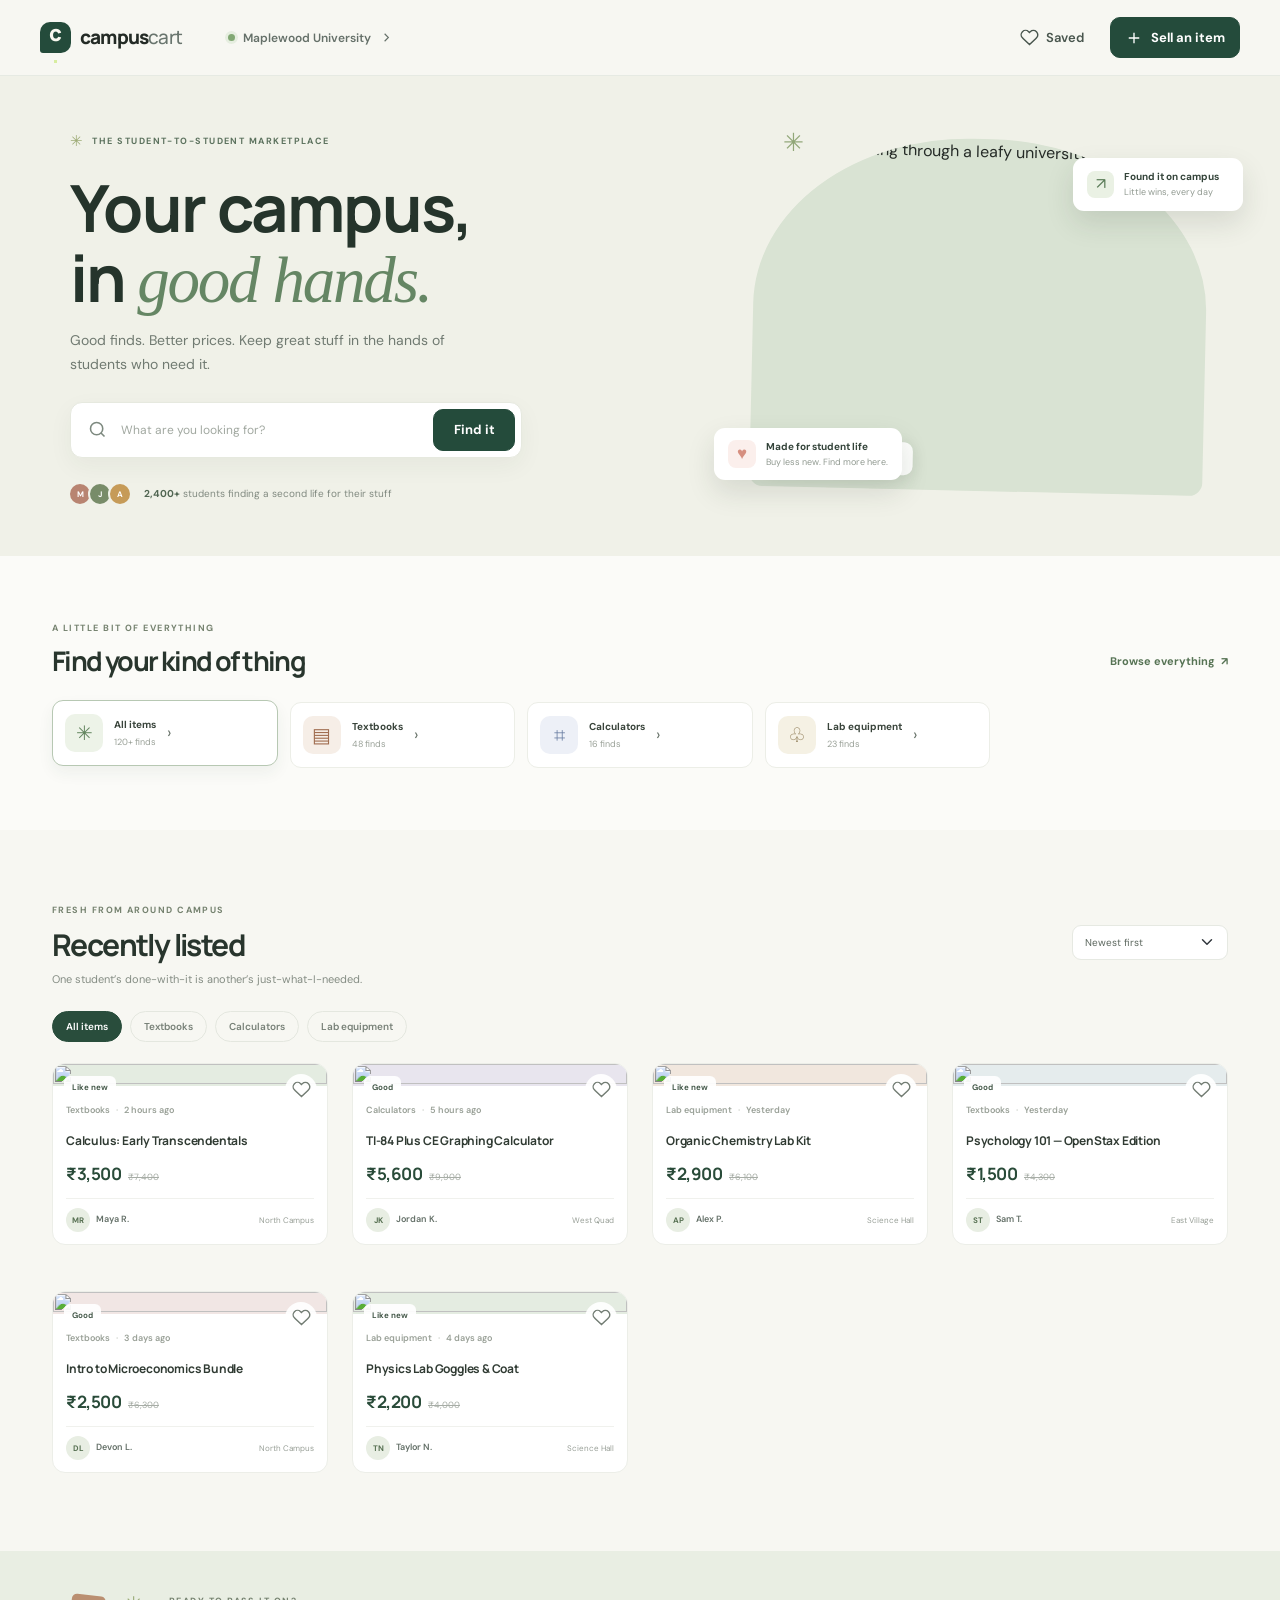
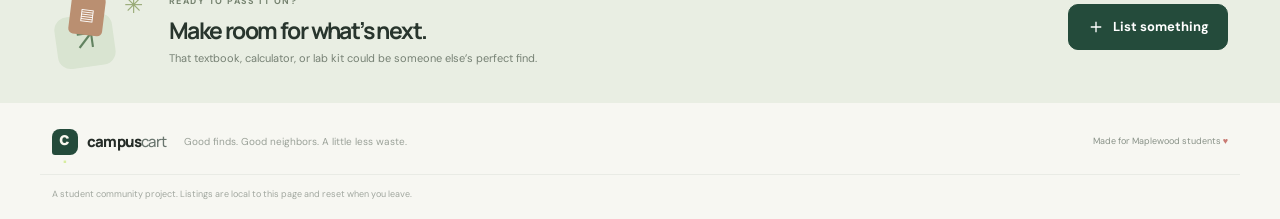
==== index.html @ fcbf049d "Use INR pricing and remove dorm category Co-authored-by: Copilot App <223556219+Copilot@users.norepl" ====
<!doctype html>
<html lang="en">
  <head>
    <meta charset="UTF-8" />
    <meta name="viewport" content="width=device-width, initial-scale=1" />
    <meta name="theme-color" content="#f7f7f2" />
    <meta
      name="description"
      content="Buy and sell pre-loved textbooks, study essentials, and campus finds in your student community."
    />
    <title>Campus Cart — Your campus, in good hands</title>
    <link
      href="https://cdn.jsdelivr.net/npm/bootstrap@5.3.8/dist/css/bootstrap.min.css"
      rel="stylesheet"
    />
    <link rel="stylesheet" href="src/styles.css" />
    <link rel="preconnect" href="https://fonts.googleapis.com" />
    <link rel="preconnect" href="https://fonts.gstatic.com" crossorigin />
    <link
      href="https://fonts.googleapis.com/css2?family=DM+Sans:wght@400;500;600;700&family=Manrope:wght@400;500;600;700;800&display=swap"
      rel="stylesheet"
    />
  </head>
  <body>
    <div class="app-shell">
      <header class="site-header">
        <nav class="navbar navbar-expand-lg container site-nav" aria-label="Main navigation">
          <a class="brand" href="#home" aria-label="Campus Cart home">
            <span class="brand-mark">c<span>.</span></span>
            <span>campus<span class="brand-light">cart</span></span>
          </a>
          <div class="nav-campus d-none d-lg-flex">
            <span class="campus-dot"></span>
            <span>Maplewood University</span>
            <svg aria-hidden="true" width="15" height="15" viewBox="0 0 24 24" fill="none" stroke="currentColor" stroke-width="1.8"><path d="m9 18 6-6-6-6" /></svg>
          </div>
          <div class="ms-auto d-flex align-items-center gap-2 gap-sm-3">
            <button class="nav-wishlist" id="saved-toggle" type="button" aria-pressed="false">
              <svg aria-hidden="true" width="19" height="19" viewBox="0 0 24 24" fill="none" stroke="currentColor" stroke-width="1.8"><path d="M20.8 4.6a5.5 5.5 0 0 0-7.8 0L12 5.7l-1.1-1.1a5.5 5.5 0 0 0-7.8 7.8l1.1 1.1L12 21l7.8-7.5 1.1-1.1a5.5 5.5 0 0 0-.1-7.8Z" /></svg>
              <span class="d-none d-sm-inline">Saved</span>
              <span class="saved-count" id="saved-count" hidden>0</span>
            </button>
            <button class="btn btn-forest nav-sell" type="button" data-open-sell>
              <svg aria-hidden="true" width="18" height="18" viewBox="0 0 24 24" fill="none" stroke="currentColor" stroke-width="1.8"><path d="M12 5v14M5 12h14" /></svg>
              <span>Sell an item</span>
            </button>
          </div>
        </nav>
      </header>

      <main id="home">
        <section class="hero-section">
          <div class="container hero-inner">
            <div class="hero-copy">
              <div class="eyebrow"><span class="eyebrow-spark">✳</span> THE STUDENT-TO-STUDENT MARKETPLACE</div>
              <h1>Your campus,<br />in <span>good hands.</span></h1>
              <p class="hero-description">Good finds. Better prices. Keep great stuff in the hands of students who need it.</p>
              <form class="hero-search" id="search-form" role="search">
                <svg aria-hidden="true" width="21" height="21" viewBox="0 0 24 24" fill="none" stroke="currentColor" stroke-width="1.8"><circle cx="11" cy="11" r="7" /><path d="m20 20-4-4" /></svg>
                <label class="visually-hidden" for="market-search">Search campus listings</label>
                <input id="market-search" type="search" placeholder="What are you looking for?" />
                <button class="btn btn-forest search-button" type="submit">Find it</button>
              </form>
              <div class="hero-footnote">
                <span class="avatar-stack" aria-hidden="true"><span class="mini-avatar mini-a">M</span><span class="mini-avatar mini-b">J</span><span class="mini-avatar mini-c">A</span></span>
                <span><strong>2,400+</strong> students finding a second life for their stuff</span>
              </div>
            </div>
            <div class="hero-art" aria-label="A student browsing campus marketplace finds">
              <div class="hero-image-wrap">
                <img class="hero-image" src="https://images.unsplash.com/photo-1523050854058-8df90110c9f1?auto=format&amp;fit=crop&amp;w=1200&amp;q=88" alt="Students walking through a leafy university campus" />
                <div class="image-caption"><span class="caption-dot"></span><span>Good stuff stays local.</span></div>
              </div>
              <div class="floating-note note-top"><span class="note-icon">↗</span><span><strong>Found it on campus</strong><small>Little wins, every day</small></span></div>
              <div class="floating-note note-bottom"><span class="note-heart">♥</span><span><strong>Made for student life</strong><small>Buy less new. Find more here.</small></span></div>
              <span class="hero-doodle" aria-hidden="true">✳</span>
            </div>
          </div>
        </section>

        <section class="category-section" aria-labelledby="category-title">
          <div class="container">
            <div class="section-heading category-heading">
              <div><span class="section-kicker">A little bit of everything</span><h2 id="category-title">Find your kind of thing</h2></div>
              <button class="text-link" type="button" data-category="All items">Browse everything <span aria-hidden="true">↗</span></button>
            </div>
            <div class="category-row">
              <button class="category-tile selected" type="button" data-category="All items" aria-pressed="true"><span class="category-icon category-0">✳</span><span class="category-info"><strong>All items</strong><small>120+ finds</small></span><span aria-hidden="true">›</span></button>
              <button class="category-tile" type="button" data-category="Textbooks" aria-pressed="false"><span class="category-icon category-1">▤</span><span class="category-info"><strong>Textbooks</strong><small>48 finds</small></span><span aria-hidden="true">›</span></button>
              <button class="category-tile" type="button" data-category="Calculators" aria-pressed="false"><span class="category-icon category-2">⌗</span><span class="category-info"><strong>Calculators</strong><small>16 finds</small></span><span aria-hidden="true">›</span></button>
              <button class="category-tile" type="button" data-category="Lab equipment" aria-pressed="false"><span class="category-icon category-3">♧</span><span class="category-info"><strong>Lab equipment</strong><small>23 finds</small></span><span aria-hidden="true">›</span></button>
            </div>
          </div>
        </section>

        <section class="listings-section" id="listings" aria-labelledby="listings-title">
          <div class="container">
            <div class="section-heading listings-heading">
              <div>
                <span class="section-kicker" id="listings-kicker">Fresh from around campus</span>
                <h2 id="listings-title">Recently listed</h2>
                <p class="section-subtitle" id="listings-subtitle">One student’s done-with-it is another’s just-what-I-needed.</p>
              </div>
              <div class="listing-controls">
                <label class="visually-hidden" for="sort-listings">Sort listings</label>
                <select id="sort-listings" class="form-select sort-select">
                  <option value="newest">Newest first</option>
                  <option value="low">Price: low to high</option>
                  <option value="high">Price: high to low</option>
                </select>
              </div>
            </div>
            <div class="filter-pills" aria-label="Filter by category">
              <button class="filter-pill active" type="button" data-category="All items" aria-pressed="true">All items</button>
              <button class="filter-pill" type="button" data-category="Textbooks" aria-pressed="false">Textbooks</button>
              <button class="filter-pill" type="button" data-category="Calculators" aria-pressed="false">Calculators</button>
              <button class="filter-pill" type="button" data-category="Lab equipment" aria-pressed="false">Lab equipment</button>
            </div>

            <div class="row g-4 listing-grid" id="listing-grid">
              <div class="col-12 col-sm-6 col-lg-3"><article class="listing-card" data-category="Lab equipment" data-price="2200" data-date="7" data-saved="false" data-title="Physics Lab Goggles &amp; Coat" data-condition="Like new" data-seller="Taylor N." data-initials="TN" data-campus="Science Hall" data-description="Small/medium lab coat and anti-fog goggles. Only worn a couple of times, freshly washed." data-image="https://images.unsplash.com/photo-1581093458791-9d42e3c2a8b0?auto=format&amp;fit=crop&amp;w=900&amp;q=85" data-original-price="4000">
                <button class="listing-image-button" type="button" data-open-details aria-label="View Physics Lab Goggles &amp; Coat"><span class="listing-image mint"><img src="https://images.unsplash.com/photo-1581093458791-9d42e3c2a8b0?auto=format&amp;fit=crop&amp;w=900&amp;q=85" alt="" loading="lazy" /><span class="condition-tag">Like new</span></span></button>
                <button class="save-button" type="button" data-save aria-label="Save Physics Lab Goggles &amp; Coat" aria-pressed="false"><svg aria-hidden="true" width="19" height="19" viewBox="0 0 24 24" fill="none" stroke="currentColor" stroke-width="1.8"><path d="M20.8 4.6a5.5 5.5 0 0 0-7.8 0L12 5.7l-1.1-1.1a5.5 5.5 0 0 0-7.8 7.8l1.1 1.1L12 21l7.8-7.5 1.1-1.1a5.5 5.5 0 0 0-.1-7.8Z" /></svg></button>
                <div class="listing-body"><div class="listing-category">Lab equipment<span>·</span>4 days ago</div><button class="listing-title" type="button" data-open-details>Physics Lab Goggles &amp; Coat</button><div class="price-row"><strong>&#8377;2,200</strong><del>&#8377;4,000</del></div><div class="seller-row"><span class="seller-avatar">TN</span><span class="seller-name">Taylor N.</span><span class="seller-campus">Science Hall</span></div></div>
              </article></div>
              <div class="col-12 col-sm-6 col-lg-3"><article class="listing-card" data-category="Textbooks" data-price="2500" data-date="6" data-saved="false" data-title="Intro to Microeconomics Bundle" data-condition="Good" data-seller="Devon L." data-initials="DL" data-campus="North Campus" data-description="Textbook plus a set of printed study notes. Kept in great shape and ready for ECON 101." data-image="https://images.unsplash.com/photo-1497633762265-9d179a990aa6?auto=format&amp;fit=crop&amp;w=900&amp;q=85" data-original-price="6300">
                <button class="listing-image-button" type="button" data-open-details aria-label="View Intro to Microeconomics Bundle"><span class="listing-image pink"><img src="https://images.unsplash.com/photo-1497633762265-9d179a990aa6?auto=format&amp;fit=crop&amp;w=900&amp;q=85" alt="" loading="lazy" /><span class="condition-tag">Good</span></span></button>
                <button class="save-button" type="button" data-save aria-label="Save Intro to Microeconomics Bundle" aria-pressed="false"><svg aria-hidden="true" width="19" height="19" viewBox="0 0 24 24" fill="none" stroke="currentColor" stroke-width="1.8"><path d="M20.8 4.6a5.5 5.5 0 0 0-7.8 0L12 5.7l-1.1-1.1a5.5 5.5 0 0 0-7.8 7.8l1.1 1.1L12 21l7.8-7.5 1.1-1.1a5.5 5.5 0 0 0-.1-7.8Z" /></svg></button>
                <div class="listing-body"><div class="listing-category">Textbooks<span>·</span>3 days ago</div><button class="listing-title" type="button" data-open-details>Intro to Microeconomics Bundle</button><div class="price-row"><strong>&#8377;2,500</strong><del>&#8377;6,300</del></div><div class="seller-row"><span class="seller-avatar">DL</span><span class="seller-name">Devon L.</span><span class="seller-campus">North Campus</span></div></div>
              </article></div>
              <div class="col-12 col-sm-6 col-lg-3"><article class="listing-card" data-category="Textbooks" data-price="1500" data-date="4" data-saved="false" data-title="Psychology 101 — OpenStax Edition" data-condition="Good" data-seller="Sam T." data-initials="ST" data-campus="East Village" data-description="A solid copy with some highlighting in the first few chapters. No missing or damaged pages." data-image="https://images.unsplash.com/photo-1512820790803-83ca734da794?auto=format&amp;fit=crop&amp;w=900&amp;q=85" data-original-price="4300">
                <button class="listing-image-button" type="button" data-open-details aria-label="View Psychology 101 — OpenStax Edition"><span class="listing-image sky"><img src="https://images.unsplash.com/photo-1512820790803-83ca734da794?auto=format&amp;fit=crop&amp;w=900&amp;q=85" alt="" loading="lazy" /><span class="condition-tag">Good</span></span></button>
                <button class="save-button" type="button" data-save aria-label="Save Psychology 101 — OpenStax Edition" aria-pressed="false"><svg aria-hidden="true" width="19" height="19" viewBox="0 0 24 24" fill="none" stroke="currentColor" stroke-width="1.8"><path d="M20.8 4.6a5.5 5.5 0 0 0-7.8 0L12 5.7l-1.1-1.1a5.5 5.5 0 0 0-7.8 7.8l1.1 1.1L12 21l7.8-7.5 1.1-1.1a5.5 5.5 0 0 0-.1-7.8Z" /></svg></button>
                <div class="listing-body"><div class="listing-category">Textbooks<span>·</span>Yesterday</div><button class="listing-title" type="button" data-open-details>Psychology 101 — OpenStax Edition</button><div class="price-row"><strong>&#8377;1,500</strong><del>&#8377;4,300</del></div><div class="seller-row"><span class="seller-avatar">ST</span><span class="seller-name">Sam T.</span><span class="seller-campus">East Village</span></div></div>
              </article></div>
              <div class="col-12 col-sm-6 col-lg-3"><article class="listing-card" data-category="Lab equipment" data-price="2900" data-date="3" data-saved="false" data-title="Organic Chemistry Lab Kit" data-condition="Like new" data-seller="Alex P." data-initials="AP" data-campus="Science Hall" data-description="Complete lab kit, used for one semester. Includes goggles, test tubes, clamps, and everything on the course list." data-image="https://images.unsplash.com/photo-1532094349884-543bc11b234d?auto=format&amp;fit=crop&amp;w=900&amp;q=85" data-original-price="6100">
                <button class="listing-image-button" type="button" data-open-details aria-label="View Organic Chemistry Lab Kit"><span class="listing-image peach"><img src="https://images.unsplash.com/photo-1532094349884-543bc11b234d?auto=format&amp;fit=crop&amp;w=900&amp;q=85" alt="" loading="lazy" /><span class="condition-tag">Like new</span></span></button>
                <button class="save-button" type="button" data-save aria-label="Save Organic Chemistry Lab Kit" aria-pressed="false"><svg aria-hidden="true" width="19" height="19" viewBox="0 0 24 24" fill="none" stroke="currentColor" stroke-width="1.8"><path d="M20.8 4.6a5.5 5.5 0 0 0-7.8 0L12 5.7l-1.1-1.1a5.5 5.5 0 0 0-7.8 7.8l1.1 1.1L12 21l7.8-7.5 1.1-1.1a5.5 5.5 0 0 0-.1-7.8Z" /></svg></button>
                <div class="listing-body"><div class="listing-category">Lab equipment<span>·</span>Yesterday</div><button class="listing-title" type="button" data-open-details>Organic Chemistry Lab Kit</button><div class="price-row"><strong>&#8377;2,900</strong><del>&#8377;6,100</del></div><div class="seller-row"><span class="seller-avatar">AP</span><span class="seller-name">Alex P.</span><span class="seller-campus">Science Hall</span></div></div>
              </article></div>
              <div class="col-12 col-sm-6 col-lg-3"><article class="listing-card" data-category="Calculators" data-price="5600" data-date="2" data-saved="false" data-title="TI-84 Plus CE Graphing Calculator" data-condition="Good" data-seller="Jordan K." data-initials="JK" data-campus="West Quad" data-description="Works perfectly and comes with the charging cable. Just passed my last math class, so it’s ready for a new owner." data-image="https://images.unsplash.com/photo-1587145820266-a5951ee6f620?auto=format&amp;fit=crop&amp;w=900&amp;q=85" data-original-price="9900">
                <button class="listing-image-button" type="button" data-open-details aria-label="View TI-84 Plus CE Graphing Calculator"><span class="listing-image lavender"><img src="https://images.unsplash.com/photo-1587145820266-a5951ee6f620?auto=format&amp;fit=crop&amp;w=900&amp;q=85" alt="" loading="lazy" /><span class="condition-tag">Good</span></span></button>
                <button class="save-button" type="button" data-save aria-label="Save TI-84 Plus CE Graphing Calculator" aria-pressed="false"><svg aria-hidden="true" width="19" height="19" viewBox="0 0 24 24" fill="none" stroke="currentColor" stroke-width="1.8"><path d="M20.8 4.6a5.5 5.5 0 0 0-7.8 0L12 5.7l-1.1-1.1a5.5 5.5 0 0 0-7.8 7.8l1.1 1.1L12 21l7.8-7.5 1.1-1.1a5.5 5.5 0 0 0-.1-7.8Z" /></svg></button>
                <div class="listing-body"><div class="listing-category">Calculators<span>·</span>5 hours ago</div><button class="listing-title" type="button" data-open-details>TI-84 Plus CE Graphing Calculator</button><div class="price-row"><strong>&#8377;5,600</strong><del>&#8377;9,900</del></div><div class="seller-row"><span class="seller-avatar">JK</span><span class="seller-name">Jordan K.</span><span class="seller-campus">West Quad</span></div></div>
              </article></div>
              <div class="col-12 col-sm-6 col-lg-3"><article class="listing-card" data-category="Textbooks" data-price="3500" data-date="1" data-saved="false" data-title="Calculus: Early Transcendentals" data-condition="Like new" data-seller="Maya R." data-initials="MR" data-campus="North Campus" data-description="8th edition with a few pencil notes in the margins. All pages are clean and the access code is unused. Great for MATH 221." data-image="https://images.unsplash.com/photo-1544947950-fa07a98d237f?auto=format&amp;fit=crop&amp;w=900&amp;q=85" data-original-price="7400">
                <button class="listing-image-button" type="button" data-open-details aria-label="View Calculus: Early Transcendentals"><span class="listing-image mint"><img src="https://images.unsplash.com/photo-1544947950-fa07a98d237f?auto=format&amp;fit=crop&amp;w=900&amp;q=85" alt="" loading="lazy" /><span class="condition-tag">Like new</span></span></button>
                <button class="save-button" type="button" data-save aria-label="Save Calculus: Early Transcendentals" aria-pressed="false"><svg aria-hidden="true" width="19" height="19" viewBox="0 0 24 24" fill="none" stroke="currentColor" stroke-width="1.8"><path d="M20.8 4.6a5.5 5.5 0 0 0-7.8 0L12 5.7l-1.1-1.1a5.5 5.5 0 0 0-7.8 7.8l1.1 1.1L12 21l7.8-7.5 1.1-1.1a5.5 5.5 0 0 0-.1-7.8Z" /></svg></button>
                <div class="listing-body"><div class="listing-category">Textbooks<span>·</span>2 hours ago</div><button class="listing-title" type="button" data-open-details>Calculus: Early Transcendentals</button><div class="price-row"><strong>&#8377;3,500</strong><del>&#8377;7,400</del></div><div class="seller-row"><span class="seller-avatar">MR</span><span class="seller-name">Maya R.</span><span class="seller-campus">North Campus</span></div></div>
              </article></div>
            </div>
            <div class="empty-state" id="empty-state" hidden>
              <span class="empty-icon" id="empty-icon">⌕</span>
              <h3 id="empty-title">No finds just yet</h3>
              <p id="empty-description">Try another search or category. Your next great find is out there.</p>
              <button class="btn btn-outline-forest" type="button" id="reset-filters">See all listings</button>
            </div>
          </div>
        </section>

        <section class="sell-banner">
          <div class="container sell-banner-inner">
            <div class="sell-illustration" aria-hidden="true"><span>↗</span><span>✳</span><span>▤</span></div>
            <div class="sell-banner-copy">
              <span class="section-kicker">Ready to pass it on?</span>
              <h2>Make room for what’s next.</h2>
              <p>That textbook, calculator, or lab kit could be someone else’s perfect find.</p>
            </div>
            <button class="btn btn-forest sell-banner-button" type="button" data-open-sell>
              <svg aria-hidden="true" width="18" height="18" viewBox="0 0 24 24" fill="none" stroke="currentColor" stroke-width="1.8"><path d="M12 5v14M5 12h14" /></svg> List something
            </button>
          </div>
        </section>
      </main>

      <footer class="site-footer">
        <div class="container footer-inner">
          <a class="brand footer-brand" href="#home"><span class="brand-mark">c<span>.</span></span><span>campus<span class="brand-light">cart</span></span></a>
          <p>Good finds. Good neighbors. A little less waste.</p>
          <span class="footer-note">Made for Maplewood students <span>♥</span></span>
        </div>
        <div class="container footer-disclaimer">A student community project. Listings are local to this page and reset when you leave.</div>
      </footer>

      <div class="modal-backdrop-custom" id="details-modal" role="presentation" hidden>
        <section class="detail-modal" role="dialog" aria-modal="true" aria-labelledby="detail-title">
          <button class="modal-close" type="button" data-close-modal aria-label="Close listing details">×</button>
          <div class="detail-image" id="detail-image"><img id="detail-photo" src="" alt="" /></div>
          <div class="detail-content">
            <div class="listing-category"><span id="detail-category"></span><span>·</span><span id="detail-posted"></span></div>
            <h2 id="detail-title"></h2>
            <div class="price-row detail-price"><strong id="detail-price"></strong><del id="detail-original"></del></div>
            <span class="detail-condition" id="detail-condition"></span>
            <p class="detail-description" id="detail-description"></p>
            <div class="detail-seller"><span class="seller-avatar seller-avatar-large" id="detail-initials"></span><span><strong id="detail-seller"></strong><small id="detail-campus"></small></span></div>
            <a class="btn btn-forest contact-button" id="contact-seller" href="#">
              <svg aria-hidden="true" width="18" height="18" viewBox="0 0 24 24" fill="none" stroke="currentColor" stroke-width="1.8"><path d="M21 11.5a8.4 8.4 0 0 1-.9 3.8 8.5 8.5 0 0 1-7.6 4.7 8.4 8.4 0 0 1-3.8-.9L3 21l1.9-5.7a8.4 8.4 0 0 1-.9-3.8 8.5 8.5 0 0 1 4.7-7.6 8.4 8.4 0 0 1 3.8-.9h.5a8.5 8.5 0 0 1 8 8Z" /></svg> Contact seller
            </a>
            <p class="contact-note">Opens your email app so you can arrange a campus meetup.</p>
          </div>
        </section>
      </div>

      <div class="modal-backdrop-custom" id="sell-modal" role="presentation" hidden>
        <section class="sell-modal" role="dialog" aria-modal="true" aria-labelledby="sell-title">
          <div class="sell-modal-header">
            <div><span class="section-kicker">Give it a second life</span><h2 id="sell-title">List an item</h2></div>
            <button class="modal-close modal-close-static" type="button" data-close-modal aria-label="Close sell form">×</button>
          </div>
          <form id="sell-form">
            <div class="photo-upload">
              <input class="visually-hidden" id="listing-photo" type="file" accept="image/*" aria-label="Upload product photo" />
              <button class="upload-prompt" id="photo-prompt" type="button">
                <span class="upload-icon"><svg aria-hidden="true" width="21" height="21" viewBox="0 0 24 24" fill="none" stroke="currentColor" stroke-width="1.8"><path d="M14 5H4a2 2 0 0 0-2 2v11a2 2 0 0 0 2 2h16a2 2 0 0 0 2-2V9a2 2 0 0 0-2-2h-4l-2-2Z" /><circle cx="12" cy="13" r="3" /></svg></span>
                <strong>Add a photo</strong><small>Listings with a photo get noticed</small>
              </button>
              <button class="photo-preview" id="photo-preview" type="button" hidden aria-label="Change listing photo"></button>
            </div>
            <div class="row g-3">
              <div class="col-12"><label class="form-label" for="listing-title-input">What are you selling?</label><input class="form-control" id="listing-title-input" name="title" placeholder="e.g. Biology 101 textbook" maxlength="70" required /></div>
              <div class="col-6"><label class="form-label" for="listing-price-input">Price (&#8377;)</label><input class="form-control" id="listing-price-input" name="price" type="number" min="1" step="1" placeholder="500" required /></div>
              <div class="col-6"><label class="form-label" for="listing-condition-input">Condition</label><select class="form-select" id="listing-condition-input" name="condition"><option>Like new</option><option>Good</option><option>Well loved</option></select></div>
              <div class="col-12"><label class="form-label" for="listing-category-input">Category</label><select class="form-select" id="listing-category-input" name="category"><option>Textbooks</option><option>Calculators</option><option>Lab equipment</option><option>Other</option></select></div>
              <div class="col-6"><label class="form-label" for="seller-name-input">Your first name</label><input class="form-control" id="seller-name-input" name="seller" placeholder="Your name" maxlength="40" required /></div>
              <div class="col-6"><label class="form-label" for="seller-campus-input">Campus spot</label><input class="form-control" id="seller-campus-input" name="campus" placeholder="e.g. North Campus" maxlength="40" required /></div>
              <div class="col-12"><label class="form-label" for="listing-description-input">A few details</label><textarea class="form-control" id="listing-description-input" name="description" rows="3" placeholder="Tell fellow students what makes this a great find…" maxlength="300" required></textarea></div>
            </div>
            <button class="btn btn-forest post-button" type="submit"><svg aria-hidden="true" width="18" height="18" viewBox="0 0 24 24" fill="none" stroke="currentColor" stroke-width="1.8"><path d="M12 5v14M5 12h14" /></svg> Post listing</button>
            <p class="form-disclaimer">This demo listing is only saved on this page. No account or payment required.</p>
          </form>
        </section>
      </div>

      <div class="toast-message" id="toast-message" role="status" hidden></div>
    </div>
    <script src="src/main.js"></script>
  </body>
</html>
---- src/styles.css ----
:root {
  font-family: "DM Sans", sans-serif;
  color: #242b26;
  background: #f7f7f2;
  font-synthesis: none;
  text-rendering: optimizeLegibility;
  --forest: #244b3b;
  --forest-dark: #19382c;
  --ink: #242b26;
  --muted: #788078;
  --cream: #f7f7f2;
  --line: #e8e9e2;
}

[hidden] { display: none !important; }
* { box-sizing: border-box; }
html { scroll-behavior: smooth; scroll-padding-top: 85px; }
body { margin: 0; min-width: 320px; background: var(--cream); font-family: "DM Sans", sans-serif; color: var(--ink); }
button, input, select, textarea { font: inherit; }
button { cursor: pointer; }
.app-shell { overflow: hidden; min-height: 100vh; }
.container { max-width: 1200px; }

.site-header { height: 76px; background: rgba(247, 247, 242, .95); border-bottom: 1px solid rgba(36, 75, 59, .08); position: sticky; top: 0; z-index: 20; backdrop-filter: blur(14px); }
.site-nav { height: 100%; }
.brand { display: inline-flex; align-items: center; gap: 9px; color: var(--ink); text-decoration: none; font-family: "Manrope", sans-serif; font-size: 19px; font-weight: 800; letter-spacing: -.8px; }
.brand:hover { color: var(--forest); }
.brand-mark { display: grid; place-items: center; width: 31px; height: 31px; background: var(--forest); color: #f9f8ef; border-radius: 10px 10px 10px 3px; font-size: 22px; line-height: 1; letter-spacing: -2px; padding: 0 3px 4px 0; }
.brand-mark span { color: #d7ed9f; }
.brand-light { font-weight: 500; color: #69756e; }
.nav-campus { align-items: center; gap: 8px; margin-left: 46px; color: #657069; font-size: 12px; font-weight: 600; }
.campus-dot, .caption-dot { width: 7px; height: 7px; border-radius: 50%; display: inline-block; background: #82a874; box-shadow: 0 0 0 3px #e6eee0; }
.nav-wishlist { background: none; border: 0; color: #48554d; display: inline-flex; gap: 7px; align-items: center; font-weight: 600; font-size: 13px; padding: 9px 10px; position: relative; }
.nav-wishlist:hover, .nav-wishlist.active { color: #a64d51; }
.saved-count { font-size: 10px; background: #f3e5e3; color: #984e4d; border-radius: 99px; padding: 2px 6px; min-width: 17px; }
.btn-forest { background: var(--forest); color: #fff; border: 1px solid var(--forest); border-radius: 10px; font-size: 13px; font-weight: 700; padding: 11px 17px; transition: background .2s, transform .2s; display: inline-flex; align-items: center; justify-content: center; gap: 8px; }
.btn-forest:hover, .btn-forest:focus-visible { background: var(--forest-dark); border-color: var(--forest-dark); color: #fff; transform: translateY(-1px); }
.nav-sell { padding: 10px 14px; }

.hero-section { background: #f0f1e8; position: relative; }
.hero-inner { display: grid; grid-template-columns: 1fr .93fr; align-items: center; min-height: 480px; gap: 52px; padding-top: 40px; padding-bottom: 44px; }
.hero-copy { position: relative; z-index: 1; padding: 8px 0 0 18px; }
.eyebrow, .section-kicker { color: #75826f; text-transform: uppercase; letter-spacing: 1.45px; font-weight: 700; font-size: 9px; }
.eyebrow { display: flex; align-items: center; gap: 8px; color: #5c725e; }
.eyebrow-spark { font-size: 15px; color: #9caa74; }
h1, h2, h3 { font-family: "Manrope", sans-serif; letter-spacing: -1.6px; }
.hero-copy h1 { font-size: clamp(44px, 5.1vw, 65px); line-height: 1.09; margin: 20px 0 13px; font-weight: 700; color: #25342b; }
.hero-copy h1 span { color: #658664; font-family: Georgia, serif; font-weight: 400; font-style: italic; letter-spacing: -2.2px; }
.hero-description { max-width: 390px; color: #707a71; font-size: 14px; line-height: 1.7; margin-bottom: 25px; }
.hero-search { max-width: 452px; height: 56px; padding: 6px 6px 6px 16px; border: 1px solid #e6e9df; box-shadow: 0 8px 24px rgba(37, 60, 42, .05); border-radius: 12px; background: #fff; display: flex; align-items: center; gap: 11px; color: #7d897f; }
.hero-search input { min-width: 0; flex: 1; border: 0; outline: 0; color: var(--ink); font-size: 12px; background: transparent; }
.hero-search input::placeholder { color: #a1a8a0; }
.search-button { height: 42px; min-width: 82px; padding: 8px 16px; }
.hero-footnote { display: flex; align-items: center; gap: 12px; margin-top: 24px; color: #818a80; font-size: 10px; }
.hero-footnote strong { color: #506551; }
.avatar-stack { display: flex; padding-left: 2px; }
.mini-avatar { width: 24px; height: 24px; display: grid; place-items: center; border: 2px solid #f0f1e8; border-radius: 50%; margin-left: -4px; color: #fff; font-size: 8px; font-weight: 700; }
.mini-a { background: #b88471; }.mini-b { background: #788c69; }.mini-c { background: #c69b58; }
.hero-art { position: relative; max-width: 475px; margin-left: auto; width: 100%; padding: 20px 22px 18px 0; }
.hero-image-wrap { height: 352px; width: 100%; border-radius: 48% 48% 13px 13px; overflow: hidden; position: relative; transform: rotate(1.3deg); background: #d9e3d3; }
.hero-image { width: 100%; height: 100%; object-fit: cover; filter: saturate(.77); }
.image-caption { position: absolute; bottom: 14px; left: 15px; display: flex; align-items: center; gap: 9px; padding: 9px 12px; background: rgba(255,255,255,.92); border-radius: 9px; color: #47574a; font-size: 10px; font-weight: 700; box-shadow: 0 3px 15px #1a2e1d1a; }
.caption-dot { width: 6px; height: 6px; }
.floating-note { position: absolute; z-index: 2; background: #fff; box-shadow: 0 12px 28px rgba(39, 57, 39, .13); display: flex; align-items: center; gap: 10px; padding: 11px 14px; border-radius: 11px; min-width: 170px; }
.floating-note strong, .floating-note small { display: block; }
.floating-note strong { color: #34443a; font-size: 10px; }
.floating-note small { color: #919a91; font-size: 9px; margin-top: 2px; }
.note-top { top: 39px; right: -15px; }
.note-bottom { bottom: 29px; left: -39px; }
.note-icon { width: 27px; height: 27px; display: grid; place-items: center; border-radius: 8px; color: #597b57; background: #eaf1e4; font-size: 16px; }
.note-heart { font-size: 17px; color: #d68f80; background: #fbefec; border-radius: 8px; width: 28px; height: 28px; display: grid; place-items: center; }
.hero-doodle { position: absolute; color: #91a778; top: 5px; left: 30px; font-size: 25px; }

.category-section { padding: 58px 0 62px; background: #fbfbf8; }
.section-heading { display: flex; justify-content: space-between; align-items: end; gap: 20px; }
.section-heading h2, .sell-banner h2 { font-size: 27px; font-weight: 700; line-height: 1.2; margin: 7px 0 0; color: #28352d; }
.text-link { border: 0; background: none; display: inline-flex; align-items: center; gap: 6px; color: #567354; font-weight: 700; font-size: 11px; padding: 8px 0; }
.text-link:hover { color: var(--forest-dark); }
.category-row { display: grid; grid-template-columns: repeat(5, 1fr); gap: 12px; margin-top: 25px; }
.category-tile { text-align: left; min-width: 0; display: flex; align-items: center; gap: 11px; border: 1px solid #eceee7; background: #fff; border-radius: 11px; padding: 13px 12px; transition: border .2s, transform .2s, box-shadow .2s; color: #657067; }
.category-tile:hover, .category-tile.selected { border-color: #b7c8b3; box-shadow: 0 7px 16px rgba(38, 64, 44, .06); transform: translateY(-2px); }
.category-tile > svg { margin-left: auto; color: #a7afa6; flex-shrink: 0; }
.category-icon { display: grid; place-items: center; flex: 0 0 38px; width: 38px; height: 38px; border-radius: 10px; font-size: 20px; }
.category-0 { color: #63855f; background: #edf3e8; }.category-1 { color: #a16e51; background: #f6eee7; }.category-2 { color: #687ca1; background: #edf0f7; }.category-3 { color: #8d7a54; background: #f5f1e4; }
.category-info { min-width: 0; }.category-info strong, .category-info small { display: block; }.category-info strong { color: #39443b; font-size: 10px; white-space: nowrap; }.category-info small { color: #9aa198; font-size: 9px; margin-top: 4px; }

.listings-section { padding: 66px 0 78px; background: #f7f7f2; }
.listings-heading { align-items: center; }
.listings-heading h2 { font-size: 30px; margin-top: 7px; }
.section-subtitle { color: #858d84; font-size: 11px; margin: 8px 0 0; }
.listing-controls { display: flex; gap: 9px; align-items: center; }
.sort-select { width: 156px; border-color: #e6e9e2; color: #5c675e; border-radius: 9px; font-size: 10px; padding-top: 9px; padding-bottom: 9px; background-color: #fff; }
.filter-pills { display: flex; gap: 8px; flex-wrap: wrap; margin: 23px 0 21px; }
.filter-pill { border: 1px solid #e4e7df; background: transparent; color: #778077; border-radius: 99px; font-size: 10px; padding: 7px 13px; font-weight: 600; transition: .2s; }
.filter-pill:hover { border-color: #bac9b4; color: var(--forest); }
.filter-pill.active { border-color: #294d3c; background: #294d3c; color: white; }
.listing-grid { row-gap: 22px !important; }
.listing-card { position: relative; background: #fff; border: 1px solid #eceee8; border-radius: 13px; overflow: hidden; transition: box-shadow .25s, transform .25s; height: 100%; }
.listing-card:hover { transform: translateY(-4px); box-shadow: 0 13px 28px rgba(41, 58, 42, .09); }
.listing-image-button { display: block; padding: 0; width: 100%; background: none; border: 0; text-align: left; }
.listing-image { height: 185px; overflow: hidden; position: relative; background: #e9eee5; }
.listing-image img { width: 100%; height: 100%; object-fit: cover; transition: transform .4s; }
.listing-card:hover .listing-image img { transform: scale(1.045); }
.listing-image.mint, .detail-image.mint { background: #e4ece1; }.listing-image.lavender, .detail-image.lavender { background: #e8e5ee; }.listing-image.peach, .detail-image.peach { background: #f1e7de; }.listing-image.sky, .detail-image.sky { background: #e5eced; }.listing-image.yellow, .detail-image.yellow { background: #f2efdf; }.listing-image.pink, .detail-image.pink { background: #f1e6e4; }
.condition-tag { position: absolute; left: 11px; top: 11px; padding: 5px 8px; color: #45594a; background: rgba(255,255,255,.92); border-radius: 6px; font-weight: 700; font-size: 8px; }
.save-button { position: absolute; right: 10px; top: 10px; width: 32px; height: 32px; border: 0; border-radius: 50%; background: rgba(255,255,255,.94); color: #737d74; display: grid; place-items: center; transition: .2s; }
.save-button:hover { color: #c56f6e; transform: scale(1.08); }.save-button.saved { color: #c45f60; }.save-button.saved svg { fill: #f4d9d7; }
.listing-body { padding: 13px 13px 12px; }
.listing-category { display: flex; align-items: center; gap: 6px; color: #99a097; font-size: 9px; font-weight: 600; }
.listing-category span { color: #c0c6bd; }
.listing-title { display: block; width: 100%; text-align: left; border: 0; background: none; color: #303b33; padding: 7px 0 4px; min-height: 43px; font: 700 12px/1.45 "Manrope", sans-serif; letter-spacing: -.2px; }
.listing-title:hover { color: #63805e; }
.price-row { display: flex; align-items: baseline; gap: 7px; margin-top: 1px; }
.price-row strong { font-family: "Manrope", sans-serif; color: #294b39; font-size: 17px; letter-spacing: -.5px; }
.price-row del { color: #a7ada6; font-size: 9px; }
.seller-row { display: flex; align-items: center; border-top: 1px solid #f0f1ed; margin-top: 11px; padding-top: 9px; gap: 6px; min-width: 0; }
.seller-avatar { width: 24px; height: 24px; flex: 0 0 24px; border-radius: 50%; background: #e8eee3; color: #577052; display: grid; place-items: center; font-size: 8px; font-weight: 700; }
.seller-name { color: #647068; font-size: 9px; font-weight: 600; white-space: nowrap; }
.seller-campus { margin-left: auto; display: flex; align-items: center; gap: 2px; color: #989f97; font-size: 8px; white-space: nowrap; overflow: hidden; text-overflow: ellipsis; }
.empty-state { text-align: center; padding: 64px 20px 76px; color: #737e74; }
.empty-icon { display: grid; place-items: center; margin: 0 auto 15px; width: 52px; height: 52px; background: #edf1e8; border-radius: 16px; font-size: 29px; color: #6d8a68; }
.empty-state h3 { color: #344238; font-size: 19px; letter-spacing: -.5px; margin-bottom: 8px; }
.empty-state p { font-size: 11px; margin-bottom: 17px; }
.btn-outline-forest { border: 1px solid #b8c5b5; border-radius: 8px; padding: 9px 14px; font-weight: 700; color: #466348; font-size: 11px; }.btn-outline-forest:hover { color: #fff; background: var(--forest); }

.sell-banner { background: #e9eee3; padding: 36px 0; }
.sell-banner-inner { display: flex; align-items: center; gap: 25px; }
.sell-illustration { width: 92px; height: 80px; position: relative; flex: 0 0 92px; }
.sell-illustration span { position: absolute; display: grid; place-items: center; }
.sell-illustration span:first-child { width: 58px; height: 52px; bottom: 0; left: 4px; border-radius: 13px; background: #d9e4d1; color: #628260; font-size: 28px; transform: rotate(-8deg); }
.sell-illustration span:nth-child(2) { right: 1px; top: 1px; color: #9aab78; font-size: 23px; }
.sell-illustration span:nth-child(3) { top: 8px; left: 18px; color: #fff; background: #ba8f71; width: 34px; height: 40px; border-radius: 5px; transform: rotate(7deg); }
.sell-banner-copy { flex: 1; }.sell-banner h2 { font-size: 23px; margin-top: 6px; }.sell-banner p { color: #768174; font-size: 11px; margin: 6px 0 0; }
.sell-banner-button { padding: 12px 18px; }
.site-footer { background: #f7f7f2; padding: 26px 0 18px; }
.footer-inner { display: flex; align-items: center; gap: 18px; }
.footer-brand { font-size: 15px; }.footer-brand .brand-mark { width: 26px; height: 26px; border-radius: 8px 8px 8px 3px; font-size: 18px; }
.footer-inner p { color: #9aa198; font-size: 10px; margin: 0; }
.footer-note { color: #899288; font-size: 9px; margin-left: auto; }.footer-note span { color: #c97a73; }
.footer-disclaimer { margin-top: 19px; border-top: 1px solid #e9ebe5; padding-top: 13px; color: #a1a79f; font-size: 9px; }

.modal-backdrop-custom { position: fixed; inset: 0; z-index: 50; background: rgba(25, 39, 29, .52); backdrop-filter: blur(4px); display: flex; align-items: center; justify-content: center; padding: 20px; overflow-y: auto; }
.detail-modal, .sell-modal { position: relative; background: #fff; border-radius: 17px; width: min(100%, 790px); max-height: min(90vh, 760px); overflow-y: auto; box-shadow: 0 24px 80px rgba(16, 29, 19, .25); }
.detail-modal { display: grid; grid-template-columns: 1.03fr 1fr; overflow: hidden; }
.modal-close { position: absolute; z-index: 3; right: 13px; top: 13px; width: 34px; height: 34px; display: grid; place-items: center; background: #fff; color: #59645b; border: 1px solid #e9ebe5; border-radius: 50%; }
.modal-close:hover { background: #f2f4ee; }
.detail-image { min-height: 430px; background: #e9eee5; }.detail-image img { width: 100%; height: 100%; object-fit: cover; }
.detail-content { padding: 48px 31px 30px; }
.detail-content h2 { color: #2d3b31; font-size: 24px; line-height: 1.28; letter-spacing: -.8px; margin: 12px 0 7px; }
.detail-price strong { font-size: 23px; }.detail-price del { font-size: 11px; }
.detail-condition { display: inline-block; color: #64775f; background: #edf3e9; border-radius: 5px; margin-top: 12px; padding: 5px 8px; font-size: 9px; font-weight: 700; }
.detail-description { color: #778078; font-size: 11px; line-height: 1.8; margin: 17px 0; }
.detail-seller { border-top: 1px solid #edf0ea; padding-top: 14px; display: flex; align-items: center; gap: 9px; margin-bottom: 17px; }
.seller-avatar-large { width: 36px; height: 36px; flex-basis: 36px; font-size: 10px; }
.detail-seller strong, .detail-seller small { display: block; }.detail-seller strong { font-size: 11px; color: #3e4a40; }.detail-seller small { font-size: 9px; color: #899188; margin-top: 3px; display: flex; align-items: center; gap: 2px; }
.contact-button { width: 100%; }.contact-note { text-align: center; color: #a0a69e; font-size: 9px; margin: 9px 0 0; }
.sell-modal { width: min(100%, 570px); padding: 25px 28px 20px; }
.sell-modal-header { display: flex; align-items: start; justify-content: space-between; margin-bottom: 16px; }
.sell-modal-header h2 { color: #2a392f; font-size: 25px; margin: 6px 0 0; }
.modal-close-static { position: static; flex: 0 0 34px; }
.photo-upload { margin-bottom: 15px; }
.upload-prompt, .photo-preview { width: 100%; min-height: 95px; background: #f7f8f4; border: 1px dashed #cdd7c8; border-radius: 10px; color: #687b67; display: flex; flex-direction: column; align-items: center; justify-content: center; gap: 4px; }
.upload-prompt:hover, .photo-preview:hover { border-color: #789477; background: #f3f6ef; }
.upload-icon { display: grid; place-items: center; width: 28px; height: 28px; background: #e7eee1; border-radius: 8px; }
.upload-prompt strong { color: #4b614c; font-size: 10px; }.upload-prompt small { color: #9ba398; font-size: 9px; }
.photo-preview { height: 105px; min-height: 105px; overflow: hidden; position: relative; padding: 0; }
.photo-preview img { width: 100%; height: 100%; object-fit: cover; }
.photo-preview span { position: absolute; bottom: 6px; display: flex; align-items: center; gap: 5px; background: rgba(255,255,255,.93); border-radius: 7px; padding: 6px 9px; font-size: 9px; font-weight: 700; }
.sell-modal .form-label { color: #58655b; font-size: 10px; font-weight: 700; margin-bottom: 5px; }
.sell-modal .form-control, .sell-modal .form-select { border-color: #e4e8e0; color: #3c493f; border-radius: 8px; font-size: 11px; padding: 9px 11px; }
.sell-modal .form-control::placeholder { color: #aab0a8; }.sell-modal .form-control:focus, .sell-modal .form-select:focus { border-color: #94ae8e; box-shadow: 0 0 0 3px rgba(117, 153, 111, .14); }
.sell-modal textarea { resize: vertical; }.form-error { color: #a94e4e; font-size: 10px; margin: 11px 0 0; }
.post-button { width: 100%; margin-top: 16px; }.form-disclaimer { text-align: center; color: #a2a9a0; font-size: 9px; margin: 9px 0 0; }
.toast-message { position: fixed; z-index: 60; bottom: 22px; left: 50%; transform: translateX(-50%); background: #263f31; color: #fff; border-radius: 10px; padding: 12px 18px; box-shadow: 0 8px 30px #152b1d44; font-size: 11px; font-weight: 600; }

@media (min-width: 1200px) {
  .listing-image { height: 195px; }
}
@media (max-width: 991px) {
  .hero-inner { grid-template-columns: 1fr .85fr; gap: 20px; min-height: 435px; }
  .hero-copy { padding-left: 0; }.hero-image-wrap { height: 310px; }
  .category-row { grid-template-columns: repeat(3, 1fr); }
  .category-tile:first-child { display: none; }
  .listing-image { height: 205px; }
}
@media (max-width: 767px) {
  .site-header { height: 66px; }.site-nav { padding-left: 18px; padding-right: 18px; }.brand { font-size: 17px; }.brand-mark { width: 29px; height: 29px; }
  .nav-sell { padding: 9px 11px; font-size: 11px; gap: 5px; }.nav-wishlist { padding: 8px 4px; }
  .hero-inner { display: flex; flex-direction: column; align-items: stretch; gap: 22px; padding: 38px 23px 25px; }
  .hero-copy h1 { font-size: clamp(47px, 12vw, 62px); margin-top: 17px; }.hero-description { font-size: 13px; max-width: 360px; }
  .hero-art { max-width: none; width: 85%; margin: 0 auto; padding: 7px 18px 7px 0; }
  .hero-image-wrap { height: 260px; border-radius: 46% 46% 13px 13px; }
  .note-top { top: 21px; right: -10px; }.note-bottom { bottom: 14px; left: -28px; }.floating-note { min-width: 150px; padding: 9px 10px; }.floating-note strong { font-size: 9px; }.floating-note small { font-size: 8px; }
  .hero-doodle { top: -3px; left: 14px; }.hero-footnote { margin-top: 18px; }
  .category-section { padding: 42px 0; }.category-heading { align-items: end; }.section-heading h2 { font-size: 23px; }.text-link { font-size: 9px; white-space: nowrap; }.category-row { grid-template-columns: repeat(2, 1fr); gap: 9px; margin-top: 18px; }.category-tile:first-child { display: flex; }.category-tile { gap: 8px; padding: 10px 8px; }.category-icon { flex-basis: 33px; width: 33px; height: 33px; }.category-info strong { font-size: 9px; }.category-info small { font-size: 8px; }
  .listings-section { padding: 46px 0 54px; }.listings-heading { align-items: center; }.listings-heading h2 { font-size: 25px; }.section-subtitle { max-width: 280px; line-height: 1.5; }.sort-select { width: 125px; font-size: 9px; padding-left: 8px; padding-right: 20px; }.filter-pills { gap: 6px; margin: 19px 0 17px; }.filter-pill { font-size: 9px; padding: 7px 10px; }.listing-image { height: 190px; }
  .sell-banner { padding: 28px 0; }.sell-banner-inner { gap: 15px; flex-wrap: wrap; }.sell-illustration { width: 68px; flex-basis: 68px; transform: scale(.8); transform-origin: left center; margin-right: -12px; }.sell-banner h2 { font-size: 19px; }.sell-banner p { font-size: 10px; max-width: 300px; }.sell-banner-button { margin-left: 82px; margin-top: -6px; padding: 10px 14px; font-size: 11px; }
  .footer-inner { gap: 10px; flex-wrap: wrap; }.footer-inner p { order: 3; flex-basis: 100%; }.footer-note { font-size: 8px; }
  .detail-modal { grid-template-columns: 1fr; max-width: 440px; max-height: 92vh; overflow-y: auto; }.detail-image { min-height: 0; height: 230px; }.detail-content { padding: 22px 22px 24px; }.detail-content h2 { font-size: 21px; }.modal-close { right: 10px; top: 10px; }
  .sell-modal { padding: 21px 19px 18px; }
}
@media (max-width: 420px) {
  .hero-search { gap: 8px; padding-left: 11px; }.hero-search input { font-size: 10px; }.search-button { min-width: 64px; padding: 7px 9px; font-size: 11px; }
  .listings-heading { align-items: flex-start; }.sort-select { width: 112px; }.listing-image { height: 160px; }.listing-body { padding: 11px 10px; }.seller-campus { font-size: 7px; }
  .category-tile > svg { display: none; }
}
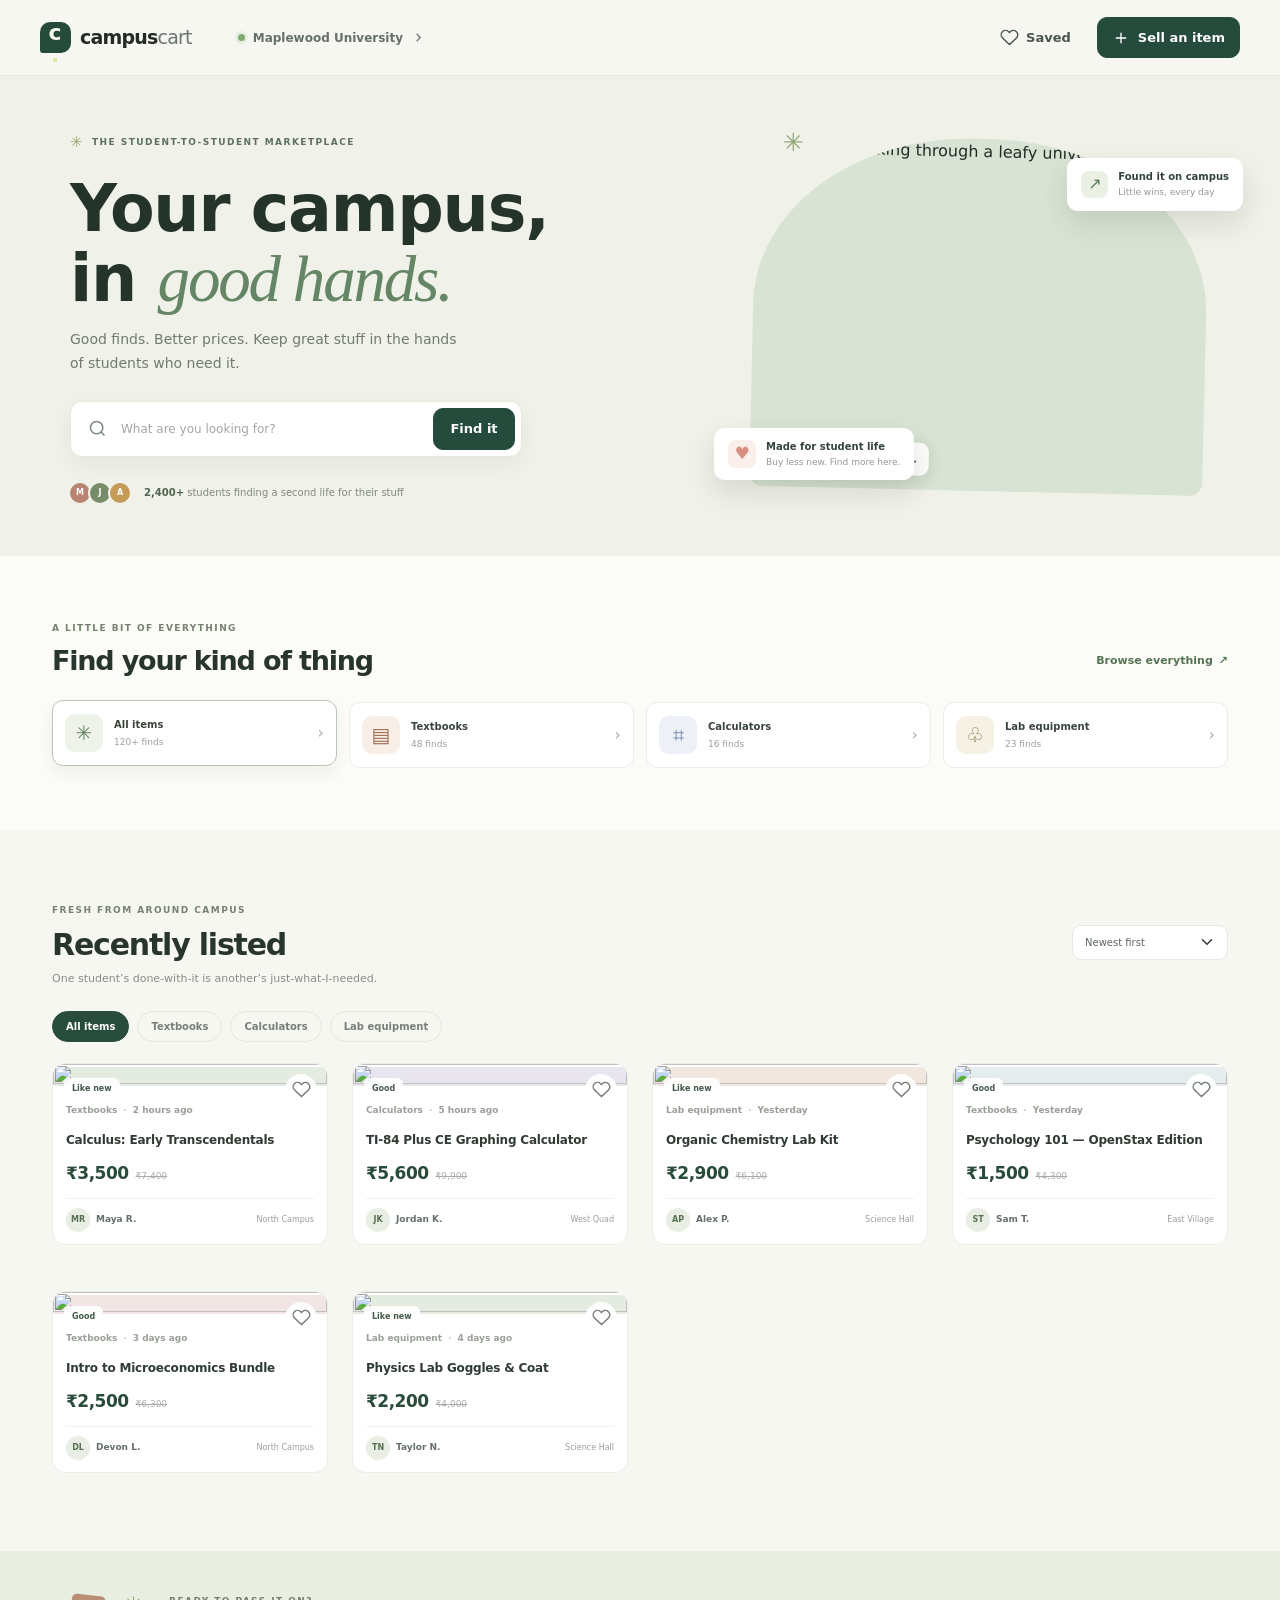
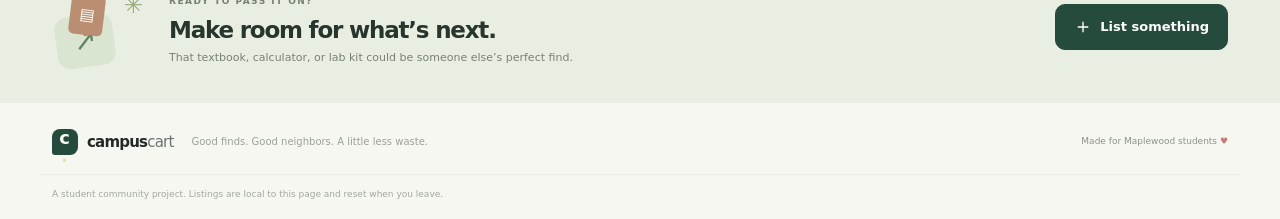
==== commit 05c4deff: "Simplify static marketplace frontend Co-authored-by: Copilot App <223556219+Copilot@users.noreply.gi" ====
--- a/index.html
+++ b/index.html
@@ -13,13 +13,202 @@
       href="https://cdn.jsdelivr.net/npm/bootstrap@5.3.8/dist/css/bootstrap.min.css"
       rel="stylesheet"
     />
-    <link rel="stylesheet" href="src/styles.css" />
-    <link rel="preconnect" href="https://fonts.googleapis.com" />
-    <link rel="preconnect" href="https://fonts.gstatic.com" crossorigin />
-    <link
-      href="https://fonts.googleapis.com/css2?family=DM+Sans:wght@400;500;600;700&family=Manrope:wght@400;500;600;700;800&display=swap"
-      rel="stylesheet"
-    />
+    <style>
+      :root {
+        font-family: system-ui, -apple-system, "Segoe UI", sans-serif;
+        color: #242b26;
+        background: #f7f7f2;
+        font-synthesis: none;
+        text-rendering: optimizeLegibility;
+        --forest: #244b3b;
+        --forest-dark: #19382c;
+        --ink: #242b26;
+        --cream: #f7f7f2;
+      }
+      [hidden] { display: none !important; }
+      * { box-sizing: border-box; }
+      html { scroll-behavior: smooth; scroll-padding-top: 85px; }
+      body { margin: 0; min-width: 320px; background: var(--cream); font-family: system-ui, -apple-system, "Segoe UI", sans-serif; color: var(--ink); }
+      button, input, select, textarea { font: inherit; }
+      button { cursor: pointer; }
+      .app-shell { overflow: hidden; min-height: 100vh; }
+      .container { max-width: 1200px; }
+      .site-header { height: 76px; background: rgba(247, 247, 242, .95); border-bottom: 1px solid rgba(36, 75, 59, .08); position: sticky; top: 0; z-index: 20; backdrop-filter: blur(14px); }
+      .site-nav { height: 100%; }
+      .brand { display: inline-flex; align-items: center; gap: 9px; color: var(--ink); text-decoration: none; font-size: 19px; font-weight: 800; letter-spacing: -.8px; }
+      .brand:hover { color: var(--forest); }
+      .brand-mark { display: grid; place-items: center; width: 31px; height: 31px; background: var(--forest); color: #f9f8ef; border-radius: 10px 10px 10px 3px; font-size: 22px; line-height: 1; letter-spacing: -2px; padding: 0 3px 4px 0; }
+      .brand-mark span { color: #d7ed9f; }
+      .brand-light { font-weight: 500; color: #69756e; }
+      .nav-campus { align-items: center; gap: 8px; margin-left: 46px; color: #657069; font-size: 12px; font-weight: 600; }
+      .campus-dot, .caption-dot { width: 7px; height: 7px; border-radius: 50%; display: inline-block; background: #82a874; box-shadow: 0 0 0 3px #e6eee0; }
+      .nav-wishlist { background: none; border: 0; color: #48554d; display: inline-flex; gap: 7px; align-items: center; font-weight: 600; font-size: 13px; padding: 9px 10px; position: relative; }
+      .nav-wishlist:hover, .nav-wishlist.active { color: #a64d51; }
+      .saved-count { font-size: 10px; background: #f3e5e3; color: #984e4d; border-radius: 99px; padding: 2px 6px; min-width: 17px; }
+      .btn-forest { background: var(--forest); color: #fff; border: 1px solid var(--forest); border-radius: 10px; font-size: 13px; font-weight: 700; padding: 11px 17px; transition: background .2s, transform .2s; display: inline-flex; align-items: center; justify-content: center; gap: 8px; }
+      .btn-forest:hover, .btn-forest:focus-visible { background: var(--forest-dark); border-color: var(--forest-dark); color: #fff; transform: translateY(-1px); }
+      .nav-sell { padding: 10px 14px; }
+      .hero-section { background: #f0f1e8; position: relative; }
+      .hero-inner { display: grid; grid-template-columns: 1fr .93fr; align-items: center; min-height: 480px; gap: 52px; padding-top: 40px; padding-bottom: 44px; }
+      .hero-copy { position: relative; z-index: 1; padding: 8px 0 0 18px; }
+      .eyebrow, .section-kicker { color: #75826f; text-transform: uppercase; letter-spacing: 1.45px; font-weight: 700; font-size: 9px; }
+      .eyebrow { display: flex; align-items: center; gap: 8px; color: #5c725e; }
+      .eyebrow-spark { font-size: 15px; color: #9caa74; }
+      h1, h2, h3 { letter-spacing: -1.2px; }
+      .hero-copy h1 { font-size: clamp(44px, 5.1vw, 65px); line-height: 1.09; margin: 20px 0 13px; font-weight: 700; color: #25342b; }
+      .hero-copy h1 span { color: #658664; font-family: Georgia, serif; font-weight: 400; font-style: italic; letter-spacing: -2.2px; }
+      .hero-description { max-width: 390px; color: #707a71; font-size: 14px; line-height: 1.7; margin-bottom: 25px; }
+      .hero-search { max-width: 452px; height: 56px; padding: 6px 6px 6px 16px; border: 1px solid #e6e9df; box-shadow: 0 8px 24px rgba(37, 60, 42, .05); border-radius: 12px; background: #fff; display: flex; align-items: center; gap: 11px; color: #7d897f; }
+      .hero-search input { min-width: 0; flex: 1; border: 0; outline: 0; color: var(--ink); font-size: 12px; background: transparent; }
+      .hero-search input::placeholder { color: #a1a8a0; }
+      .search-button { height: 42px; min-width: 82px; padding: 8px 16px; }
+      .hero-footnote { display: flex; align-items: center; gap: 12px; margin-top: 24px; color: #818a80; font-size: 10px; }
+      .hero-footnote strong { color: #506551; }
+      .avatar-stack { display: flex; padding-left: 2px; }
+      .mini-avatar { width: 24px; height: 24px; display: grid; place-items: center; border: 2px solid #f0f1e8; border-radius: 50%; margin-left: -4px; color: #fff; font-size: 8px; font-weight: 700; }
+      .mini-a { background: #b88471; }.mini-b { background: #788c69; }.mini-c { background: #c69b58; }
+      .hero-art { position: relative; max-width: 475px; margin-left: auto; width: 100%; padding: 20px 22px 18px 0; }
+      .hero-image-wrap { height: 352px; width: 100%; border-radius: 48% 48% 13px 13px; overflow: hidden; position: relative; transform: rotate(1.3deg); background: #d9e3d3; }
+      .hero-image { width: 100%; height: 100%; object-fit: cover; filter: saturate(.77); }
+      .image-caption { position: absolute; bottom: 14px; left: 15px; display: flex; align-items: center; gap: 9px; padding: 9px 12px; background: rgba(255,255,255,.92); border-radius: 9px; color: #47574a; font-size: 10px; font-weight: 700; box-shadow: 0 3px 15px #1a2e1d1a; }
+      .caption-dot { width: 6px; height: 6px; }
+      .floating-note { position: absolute; z-index: 2; background: #fff; box-shadow: 0 12px 28px rgba(39, 57, 39, .13); display: flex; align-items: center; gap: 10px; padding: 11px 14px; border-radius: 11px; min-width: 170px; }
+      .floating-note strong, .floating-note small { display: block; }
+      .floating-note strong { color: #34443a; font-size: 10px; }
+      .floating-note small { color: #919a91; font-size: 9px; margin-top: 2px; }
+      .note-top { top: 39px; right: -15px; }
+      .note-bottom { bottom: 29px; left: -39px; }
+      .note-icon { width: 27px; height: 27px; display: grid; place-items: center; border-radius: 8px; color: #597b57; background: #eaf1e4; font-size: 16px; }
+      .note-heart { font-size: 17px; color: #d68f80; background: #fbefec; border-radius: 8px; width: 28px; height: 28px; display: grid; place-items: center; }
+      .hero-doodle { position: absolute; color: #91a778; top: 5px; left: 30px; font-size: 25px; }
+      .category-section { padding: 58px 0 62px; background: #fbfbf8; }
+      .section-heading { display: flex; justify-content: space-between; align-items: end; gap: 20px; }
+      .section-heading h2, .sell-banner h2 { font-size: 27px; font-weight: 700; line-height: 1.2; margin: 7px 0 0; color: #28352d; }
+      .text-link { border: 0; background: none; display: inline-flex; align-items: center; gap: 6px; color: #567354; font-weight: 700; font-size: 11px; padding: 8px 0; }
+      .text-link:hover { color: var(--forest-dark); }
+      .category-row { display: grid; grid-template-columns: repeat(4, 1fr); gap: 12px; margin-top: 25px; }
+      .category-tile { text-align: left; min-width: 0; display: flex; align-items: center; gap: 11px; border: 1px solid #eceee7; background: #fff; border-radius: 11px; padding: 13px 12px; transition: border .2s, transform .2s, box-shadow .2s; color: #657067; }
+      .category-tile:hover, .category-tile.selected { border-color: #b7c8b3; box-shadow: 0 7px 16px rgba(38, 64, 44, .06); transform: translateY(-2px); }
+      .category-tile > span:last-child { margin-left: auto; color: #a7afa6; }
+      .category-icon { display: grid; place-items: center; flex: 0 0 38px; width: 38px; height: 38px; border-radius: 10px; font-size: 20px; }
+      .category-0 { color: #63855f; background: #edf3e8; }.category-1 { color: #a16e51; background: #f6eee7; }.category-2 { color: #687ca1; background: #edf0f7; }.category-3 { color: #8d7a54; background: #f5f1e4; }
+      .category-info { min-width: 0; }.category-info strong, .category-info small { display: block; }.category-info strong { color: #39443b; font-size: 10px; white-space: nowrap; }.category-info small { color: #9aa198; font-size: 9px; margin-top: 4px; }
+      .listings-section { padding: 66px 0 78px; background: #f7f7f2; }
+      .listings-heading { align-items: center; }
+      .listings-heading h2 { font-size: 30px; margin-top: 7px; }
+      .section-subtitle { color: #858d84; font-size: 11px; margin: 8px 0 0; }
+      .listing-controls { display: flex; gap: 9px; align-items: center; }
+      .sort-select { width: 156px; border-color: #e6e9e2; color: #5c675e; border-radius: 9px; font-size: 10px; padding-top: 9px; padding-bottom: 9px; background-color: #fff; }
+      .filter-pills { display: flex; gap: 8px; flex-wrap: wrap; margin: 23px 0 21px; }
+      .filter-pill { border: 1px solid #e4e7df; background: transparent; color: #778077; border-radius: 99px; font-size: 10px; padding: 7px 13px; font-weight: 600; transition: .2s; }
+      .filter-pill:hover { border-color: #bac9b4; color: var(--forest); }
+      .filter-pill.active { border-color: #294d3c; background: #294d3c; color: white; }
+      .listing-grid { row-gap: 22px !important; }
+      .listing-card { position: relative; background: #fff; border: 1px solid #eceee8; border-radius: 13px; overflow: hidden; transition: box-shadow .25s, transform .25s; height: 100%; }
+      .listing-card:hover { transform: translateY(-4px); box-shadow: 0 13px 28px rgba(41, 58, 42, .09); }
+      .listing-image-button { display: block; padding: 0; width: 100%; background: none; border: 0; text-align: left; }
+      .listing-image { height: 185px; overflow: hidden; position: relative; background: #e9eee5; }
+      .listing-image img { width: 100%; height: 100%; object-fit: cover; transition: transform .4s; }
+      .listing-card:hover .listing-image img { transform: scale(1.045); }
+      .listing-image.mint, .detail-image.mint { background: #e4ece1; }.listing-image.lavender, .detail-image.lavender { background: #e8e5ee; }.listing-image.peach, .detail-image.peach { background: #f1e7de; }.listing-image.sky, .detail-image.sky { background: #e5eced; }.listing-image.yellow, .detail-image.yellow { background: #f2efdf; }.listing-image.pink, .detail-image.pink { background: #f1e6e4; }
+      .condition-tag { position: absolute; left: 11px; top: 11px; padding: 5px 8px; color: #45594a; background: rgba(255,255,255,.92); border-radius: 6px; font-weight: 700; font-size: 8px; }
+      .save-button { position: absolute; right: 10px; top: 10px; width: 32px; height: 32px; border: 0; border-radius: 50%; background: rgba(255,255,255,.94); color: #737d74; display: grid; place-items: center; transition: .2s; }
+      .save-button:hover { color: #c56f6e; transform: scale(1.08); }.save-button.saved { color: #c45f60; }.save-button.saved svg { fill: #f4d9d7; }
+      .listing-body { padding: 13px 13px 12px; }
+      .listing-category { display: flex; align-items: center; gap: 6px; color: #99a097; font-size: 9px; font-weight: 600; }
+      .listing-category span { color: #c0c6bd; }
+      .listing-title { display: block; width: 100%; text-align: left; border: 0; background: none; color: #303b33; padding: 7px 0 4px; min-height: 43px; font-size: 12px; line-height: 1.45; font-weight: 700; letter-spacing: -.2px; }
+      .listing-title:hover { color: #63805e; }
+      .price-row { display: flex; align-items: baseline; gap: 7px; margin-top: 1px; }
+      .price-row strong { color: #294b39; font-size: 17px; letter-spacing: -.5px; }
+      .price-row del { color: #a7ada6; font-size: 9px; }
+      .seller-row { display: flex; align-items: center; border-top: 1px solid #f0f1ed; margin-top: 11px; padding-top: 9px; gap: 6px; min-width: 0; }
+      .seller-avatar { width: 24px; height: 24px; flex: 0 0 24px; border-radius: 50%; background: #e8eee3; color: #577052; display: grid; place-items: center; font-size: 8px; font-weight: 700; }
+      .seller-name { color: #647068; font-size: 9px; font-weight: 600; white-space: nowrap; }
+      .seller-campus { margin-left: auto; display: flex; align-items: center; gap: 2px; color: #989f97; font-size: 8px; white-space: nowrap; overflow: hidden; text-overflow: ellipsis; }
+      .empty-state { text-align: center; padding: 64px 20px 76px; color: #737e74; }
+      .empty-icon { display: grid; place-items: center; margin: 0 auto 15px; width: 52px; height: 52px; background: #edf1e8; border-radius: 16px; font-size: 29px; color: #6d8a68; }
+      .empty-state h3 { color: #344238; font-size: 19px; letter-spacing: -.5px; margin-bottom: 8px; }
+      .empty-state p { font-size: 11px; margin-bottom: 17px; }
+      .btn-outline-forest { border: 1px solid #b8c5b5; border-radius: 8px; padding: 9px 14px; font-weight: 700; color: #466348; font-size: 11px; }.btn-outline-forest:hover { color: #fff; background: var(--forest); }
+      .sell-banner { background: #e9eee3; padding: 36px 0; }
+      .sell-banner-inner { display: flex; align-items: center; gap: 25px; }
+      .sell-illustration { width: 92px; height: 80px; position: relative; flex: 0 0 92px; }
+      .sell-illustration span { position: absolute; display: grid; place-items: center; }
+      .sell-illustration span:first-child { width: 58px; height: 52px; bottom: 0; left: 4px; border-radius: 13px; background: #d9e4d1; color: #628260; font-size: 28px; transform: rotate(-8deg); }
+      .sell-illustration span:nth-child(2) { right: 1px; top: 1px; color: #9aab78; font-size: 23px; }
+      .sell-illustration span:nth-child(3) { top: 8px; left: 18px; color: #fff; background: #ba8f71; width: 34px; height: 40px; border-radius: 5px; transform: rotate(7deg); }
+      .sell-banner-copy { flex: 1; }.sell-banner h2 { font-size: 23px; margin-top: 6px; }.sell-banner p { color: #768174; font-size: 11px; margin: 6px 0 0; }
+      .sell-banner-button { padding: 12px 18px; }
+      .site-footer { background: #f7f7f2; padding: 26px 0 18px; }
+      .footer-inner { display: flex; align-items: center; gap: 18px; }
+      .footer-brand { font-size: 15px; }.footer-brand .brand-mark { width: 26px; height: 26px; border-radius: 8px 8px 8px 3px; font-size: 18px; }
+      .footer-inner p { color: #9aa198; font-size: 10px; margin: 0; }
+      .footer-note { color: #899288; font-size: 9px; margin-left: auto; }.footer-note span { color: #c97a73; }
+      .footer-disclaimer { margin-top: 19px; border-top: 1px solid #e9ebe5; padding-top: 13px; color: #a1a79f; font-size: 9px; }
+      .modal-backdrop-custom { position: fixed; inset: 0; z-index: 50; background: rgba(25, 39, 29, .52); backdrop-filter: blur(4px); display: flex; align-items: center; justify-content: center; padding: 20px; overflow-y: auto; }
+      .detail-modal, .sell-modal { position: relative; background: #fff; border-radius: 17px; width: min(100%, 790px); max-height: min(90vh, 760px); overflow-y: auto; box-shadow: 0 24px 80px rgba(16, 29, 19, .25); }
+      .detail-modal { display: grid; grid-template-columns: 1.03fr 1fr; overflow: hidden; }
+      .modal-close { position: absolute; z-index: 3; right: 13px; top: 13px; width: 34px; height: 34px; display: grid; place-items: center; background: #fff; color: #59645b; border: 1px solid #e9ebe5; border-radius: 50%; }
+      .modal-close:hover { background: #f2f4ee; }
+      .detail-image { min-height: 430px; background: #e9eee5; }.detail-image img { width: 100%; height: 100%; object-fit: cover; }
+      .detail-content { padding: 48px 31px 30px; }
+      .detail-content h2 { color: #2d3b31; font-size: 24px; line-height: 1.28; letter-spacing: -.8px; margin: 12px 0 7px; }
+      .detail-price strong { font-size: 23px; }.detail-price del { font-size: 11px; }
+      .detail-condition { display: inline-block; color: #64775f; background: #edf3e9; border-radius: 5px; margin-top: 12px; padding: 5px 8px; font-size: 9px; font-weight: 700; }
+      .detail-description { color: #778078; font-size: 11px; line-height: 1.8; margin: 17px 0; }
+      .detail-seller { border-top: 1px solid #edf0ea; padding-top: 14px; display: flex; align-items: center; gap: 9px; margin-bottom: 17px; }
+      .seller-avatar-large { width: 36px; height: 36px; flex-basis: 36px; font-size: 10px; }
+      .detail-seller strong, .detail-seller small { display: block; }.detail-seller strong { font-size: 11px; color: #3e4a40; }.detail-seller small { font-size: 9px; color: #899188; margin-top: 3px; display: flex; align-items: center; gap: 2px; }
+      .contact-button { width: 100%; }.contact-note { text-align: center; color: #a0a69e; font-size: 9px; margin: 9px 0 0; }
+      .sell-modal { width: min(100%, 570px); padding: 25px 28px 20px; }
+      .sell-modal-header { display: flex; align-items: start; justify-content: space-between; margin-bottom: 16px; }
+      .sell-modal-header h2 { color: #2a392f; font-size: 25px; margin: 6px 0 0; }
+      .modal-close-static { position: static; flex: 0 0 34px; }
+      .photo-upload { margin-bottom: 15px; }
+      .upload-prompt, .photo-preview { width: 100%; min-height: 95px; background: #f7f8f4; border: 1px dashed #cdd7c8; border-radius: 10px; color: #687b67; display: flex; flex-direction: column; align-items: center; justify-content: center; gap: 4px; }
+      .upload-prompt:hover, .photo-preview:hover { border-color: #789477; background: #f3f6ef; }
+      .upload-icon { display: grid; place-items: center; width: 28px; height: 28px; background: #e7eee1; border-radius: 8px; }
+      .upload-prompt strong { color: #4b614c; font-size: 10px; }.upload-prompt small { color: #9ba398; font-size: 9px; }
+      .photo-preview { height: 105px; min-height: 105px; overflow: hidden; position: relative; padding: 0; }
+      .photo-preview img { width: 100%; height: 100%; object-fit: cover; }
+      .photo-preview span { position: absolute; bottom: 6px; display: flex; align-items: center; gap: 5px; background: rgba(255,255,255,.93); border-radius: 7px; padding: 6px 9px; font-size: 9px; font-weight: 700; }
+      .sell-modal .form-label { color: #58655b; font-size: 10px; font-weight: 700; margin-bottom: 5px; }
+      .sell-modal .form-control, .sell-modal .form-select { border-color: #e4e8e0; color: #3c493f; border-radius: 8px; font-size: 11px; padding: 9px 11px; }
+      .sell-modal .form-control::placeholder { color: #aab0a8; }.sell-modal .form-control:focus, .sell-modal .form-select:focus { border-color: #94ae8e; box-shadow: 0 0 0 3px rgba(117, 153, 111, .14); }
+      .sell-modal textarea { resize: vertical; }
+      .post-button { width: 100%; margin-top: 16px; }.form-disclaimer { text-align: center; color: #a2a9a0; font-size: 9px; margin: 9px 0 0; }
+      .toast-message { position: fixed; z-index: 60; bottom: 22px; left: 50%; transform: translateX(-50%); background: #263f31; color: #fff; border-radius: 10px; padding: 12px 18px; box-shadow: 0 8px 30px #152b1d44; font-size: 11px; font-weight: 600; }
+      @media (min-width: 1200px) { .listing-image { height: 195px; } }
+      @media (max-width: 991px) {
+        .hero-inner { grid-template-columns: 1fr .85fr; gap: 20px; min-height: 435px; }
+        .hero-copy { padding-left: 0; }.hero-image-wrap { height: 310px; }
+        .category-row { grid-template-columns: repeat(3, 1fr); }
+        .category-tile:first-child { display: none; }
+        .listing-image { height: 205px; }
+      }
+      @media (max-width: 767px) {
+        .site-header { height: 66px; }.site-nav { padding-left: 18px; padding-right: 18px; }.brand { font-size: 17px; }.brand-mark { width: 29px; height: 29px; }
+        .nav-sell { padding: 9px 11px; font-size: 11px; gap: 5px; }.nav-wishlist { padding: 8px 4px; }
+        .hero-inner { display: flex; flex-direction: column; align-items: stretch; gap: 22px; padding: 38px 23px 25px; }
+        .hero-copy h1 { font-size: clamp(47px, 12vw, 62px); margin-top: 17px; }.hero-description { font-size: 13px; max-width: 360px; }
+        .hero-art { max-width: none; width: 85%; margin: 0 auto; padding: 7px 18px 7px 0; }
+        .hero-image-wrap { height: 260px; border-radius: 46% 46% 13px 13px; }
+        .note-top { top: 21px; right: -10px; }.note-bottom { bottom: 14px; left: -28px; }.floating-note { min-width: 150px; padding: 9px 10px; }.floating-note strong { font-size: 9px; }.floating-note small { font-size: 8px; }
+        .hero-doodle { top: -3px; left: 14px; }.hero-footnote { margin-top: 18px; }
+        .category-section { padding: 42px 0; }.category-heading { align-items: end; }.section-heading h2 { font-size: 23px; }.text-link { font-size: 9px; white-space: nowrap; }.category-row { grid-template-columns: repeat(2, 1fr); gap: 9px; margin-top: 18px; }.category-tile:first-child { display: flex; }.category-tile { gap: 8px; padding: 10px 8px; }.category-icon { flex-basis: 33px; width: 33px; height: 33px; }.category-info strong { font-size: 9px; }.category-info small { font-size: 8px; }
+        .listings-section { padding: 46px 0 54px; }.listings-heading { align-items: center; }.listings-heading h2 { font-size: 25px; }.section-subtitle { max-width: 280px; line-height: 1.5; }.sort-select { width: 125px; font-size: 9px; padding-left: 8px; padding-right: 20px; }.filter-pills { gap: 6px; margin: 19px 0 17px; }.filter-pill { font-size: 9px; padding: 7px 10px; }.listing-image { height: 190px; }
+        .sell-banner { padding: 28px 0; }.sell-banner-inner { gap: 15px; flex-wrap: wrap; }.sell-illustration { width: 68px; flex-basis: 68px; transform: scale(.8); transform-origin: left center; margin-right: -12px; }.sell-banner h2 { font-size: 19px; }.sell-banner p { font-size: 10px; max-width: 300px; }.sell-banner-button { margin-left: 82px; margin-top: -6px; padding: 10px 14px; font-size: 11px; }
+        .footer-inner { gap: 10px; flex-wrap: wrap; }.footer-inner p { order: 3; flex-basis: 100%; }.footer-note { font-size: 8px; }
+        .detail-modal { grid-template-columns: 1fr; max-width: 440px; max-height: 92vh; overflow-y: auto; }.detail-image { min-height: 0; height: 230px; }.detail-content { padding: 22px 22px 24px; }.detail-content h2 { font-size: 21px; }.modal-close { right: 10px; top: 10px; }
+        .sell-modal { padding: 21px 19px 18px; }
+      }
+      @media (max-width: 420px) {
+        .hero-search { gap: 8px; padding-left: 11px; }.hero-search input { font-size: 10px; }.search-button { min-width: 64px; padding: 7px 9px; font-size: 11px; }
+        .listings-heading { align-items: flex-start; }.sort-select { width: 112px; }.listing-image { height: 160px; }.listing-body { padding: 11px 10px; }.seller-campus { font-size: 7px; }
+        .category-tile > svg { display: none; }
+      }
+    </style>
   </head>
   <body>
     <div class="app-shell">
@@ -149,6 +338,24 @@
                 <div class="listing-body"><div class="listing-category">Textbooks<span>·</span>2 hours ago</div><button class="listing-title" type="button" data-open-details>Calculus: Early Transcendentals</button><div class="price-row"><strong>&#8377;3,500</strong><del>&#8377;7,400</del></div><div class="seller-row"><span class="seller-avatar">MR</span><span class="seller-name">Maya R.</span><span class="seller-campus">North Campus</span></div></div>
               </article></div>
             </div>
+            <template id="listing-template">
+              <div class="col-12 col-sm-6 col-lg-3">
+                <article class="listing-card">
+                  <button class="listing-image-button" type="button" data-open-details data-view>
+                    <span class="listing-image" data-image><img data-photo alt="" loading="lazy" /><span class="condition-tag" data-condition></span></span>
+                  </button>
+                  <button class="save-button" type="button" data-save aria-pressed="false" aria-label="Save listing">
+                    <svg aria-hidden="true" width="19" height="19" viewBox="0 0 24 24" fill="none" stroke="currentColor" stroke-width="1.8"><path d="M20.8 4.6a5.5 5.5 0 0 0-7.8 0L12 5.7l-1.1-1.1a5.5 5.5 0 0 0-7.8 7.8l1.1 1.1L12 21l7.8-7.5 1.1-1.1a5.5 5.5 0 0 0-.1-7.8Z" /></svg>
+                  </button>
+                  <div class="listing-body">
+                    <div class="listing-category"></div>
+                    <button class="listing-title" type="button" data-open-details></button>
+                    <div class="price-row"><strong></strong><del></del></div>
+                    <div class="seller-row"><span class="seller-avatar"></span><span class="seller-name"></span><span class="seller-campus"></span></div>
+                  </div>
+                </article>
+              </div>
+            </template>
             <div class="empty-state" id="empty-state" hidden>
               <span class="empty-icon" id="empty-icon">⌕</span>
               <h3 id="empty-title">No finds just yet</h3>
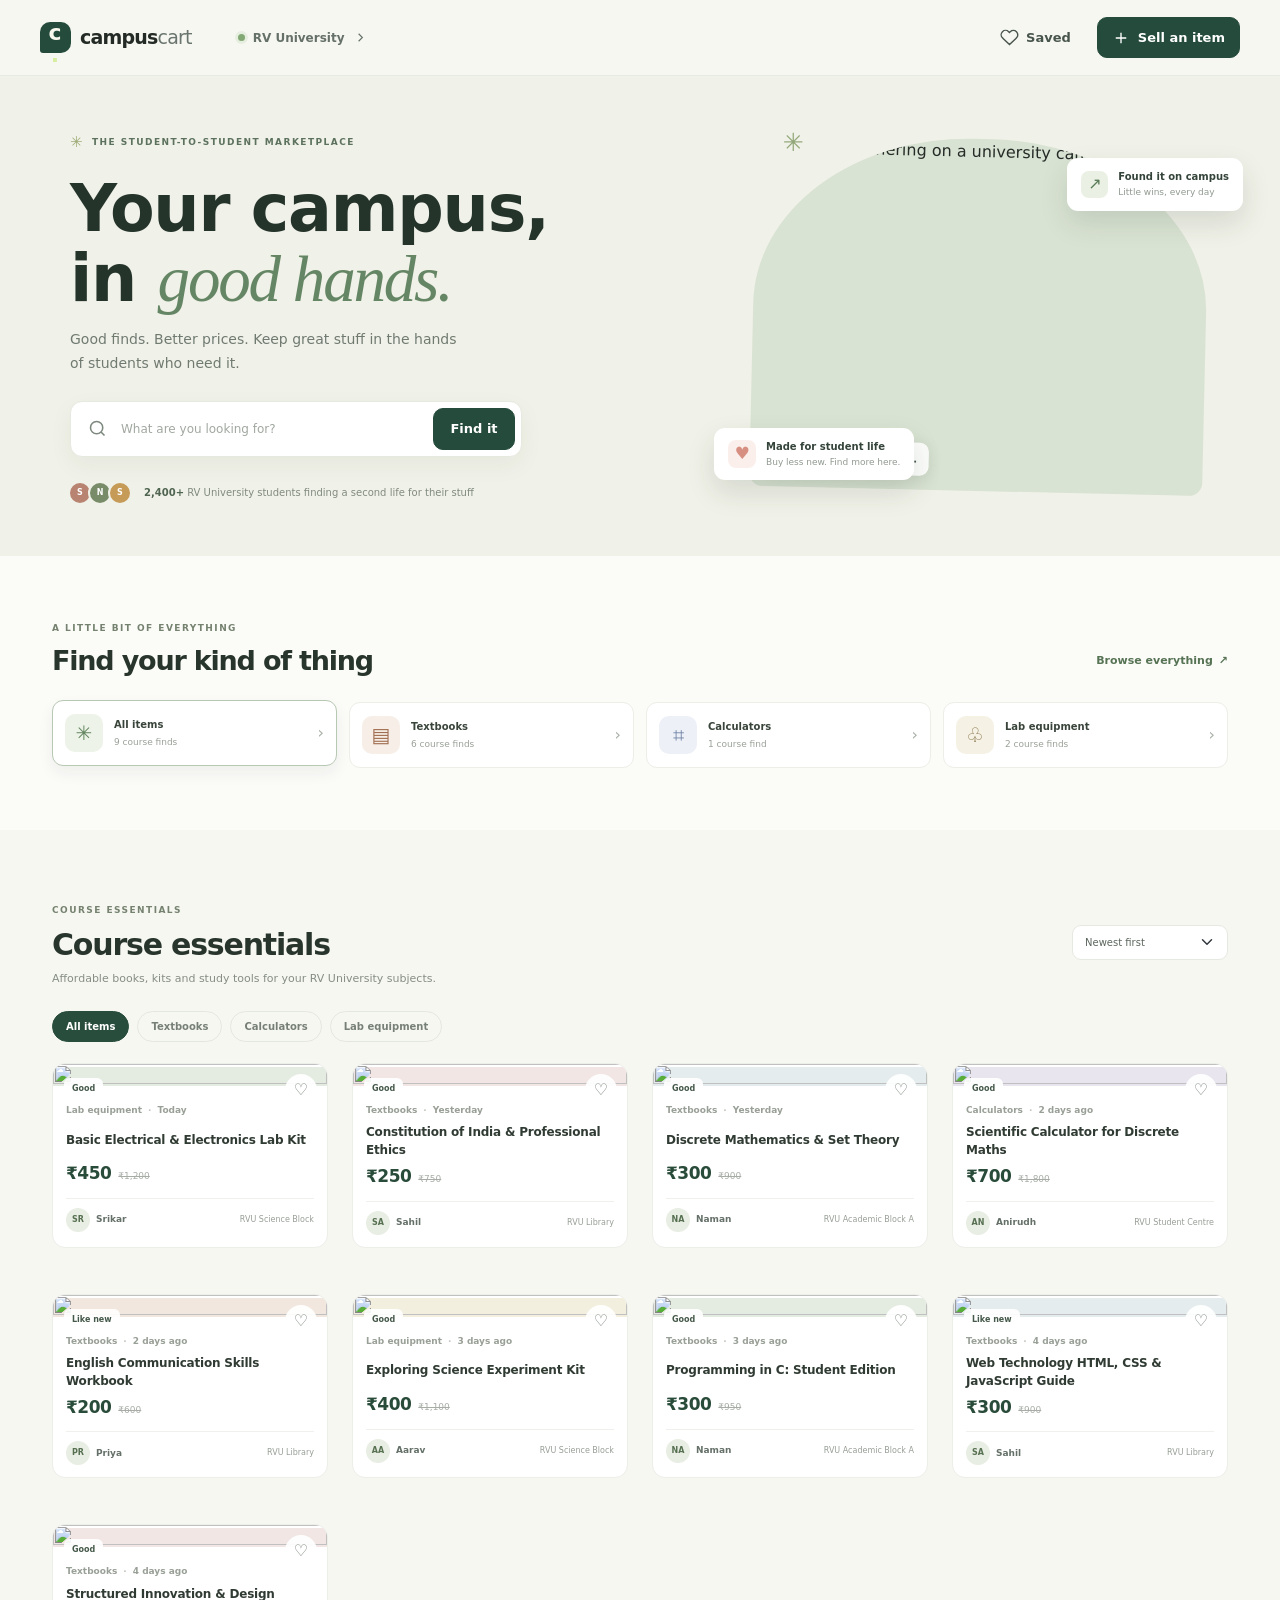
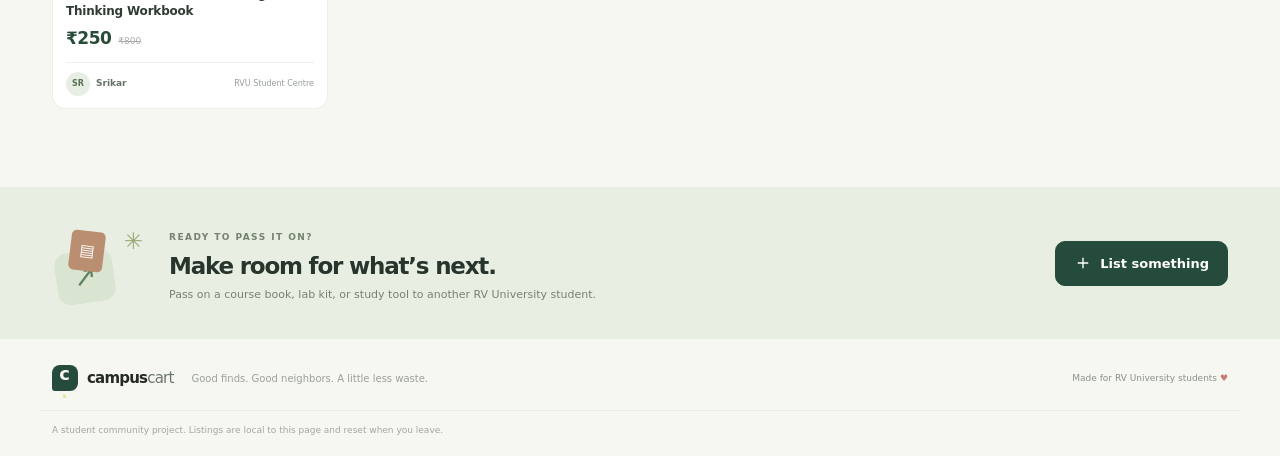
==== commit 3b727e4b: "Align listings with RV University courses Co-authored-by: Copilot App <223556219+Copilot@users.norep" ====
--- a/index.html
+++ b/index.html
@@ -6,7 +6,7 @@
     <meta name="theme-color" content="#f7f7f2" />
     <meta
       name="description"
-      content="Buy and sell pre-loved textbooks, study essentials, and campus finds in your student community."
+      content="Buy and sell pre-loved textbooks, study essentials, and campus finds in the RV University student community."
     />
     <title>Campus Cart — Your campus, in good hands</title>
     <link
@@ -220,7 +220,7 @@
           </a>
           <div class="nav-campus d-none d-lg-flex">
             <span class="campus-dot"></span>
-            <span>Maplewood University</span>
+            <span>RV University</span>
             <svg aria-hidden="true" width="15" height="15" viewBox="0 0 24 24" fill="none" stroke="currentColor" stroke-width="1.8"><path d="m9 18 6-6-6-6" /></svg>
           </div>
           <div class="ms-auto d-flex align-items-center gap-2 gap-sm-3">
@@ -251,13 +251,13 @@
                 <button class="btn btn-forest search-button" type="submit">Find it</button>
               </form>
               <div class="hero-footnote">
-                <span class="avatar-stack" aria-hidden="true"><span class="mini-avatar mini-a">M</span><span class="mini-avatar mini-b">J</span><span class="mini-avatar mini-c">A</span></span>
-                <span><strong>2,400+</strong> students finding a second life for their stuff</span>
+                <span class="avatar-stack" aria-hidden="true"><span class="mini-avatar mini-a">S</span><span class="mini-avatar mini-b">N</span><span class="mini-avatar mini-c">S</span></span>
+                <span><strong>2,400+</strong> RV University students finding a second life for their stuff</span>
               </div>
             </div>
             <div class="hero-art" aria-label="A student browsing campus marketplace finds">
               <div class="hero-image-wrap">
-                <img class="hero-image" src="https://images.unsplash.com/photo-1523050854058-8df90110c9f1?auto=format&amp;fit=crop&amp;w=1200&amp;q=88" alt="Students walking through a leafy university campus" />
+                <img class="hero-image" src="https://images.unsplash.com/photo-1523580494863-6f3031224c94?auto=format&amp;fit=crop&amp;w=1200&amp;q=88" alt="Students gathering on a university campus" />
                 <div class="image-caption"><span class="caption-dot"></span><span>Good stuff stays local.</span></div>
               </div>
               <div class="floating-note note-top"><span class="note-icon">↗</span><span><strong>Found it on campus</strong><small>Little wins, every day</small></span></div>
@@ -274,10 +274,10 @@
               <button class="text-link" type="button" data-category="All items">Browse everything <span aria-hidden="true">↗</span></button>
             </div>
             <div class="category-row">
-              <button class="category-tile selected" type="button" data-category="All items" aria-pressed="true"><span class="category-icon category-0">✳</span><span class="category-info"><strong>All items</strong><small>120+ finds</small></span><span aria-hidden="true">›</span></button>
-              <button class="category-tile" type="button" data-category="Textbooks" aria-pressed="false"><span class="category-icon category-1">▤</span><span class="category-info"><strong>Textbooks</strong><small>48 finds</small></span><span aria-hidden="true">›</span></button>
-              <button class="category-tile" type="button" data-category="Calculators" aria-pressed="false"><span class="category-icon category-2">⌗</span><span class="category-info"><strong>Calculators</strong><small>16 finds</small></span><span aria-hidden="true">›</span></button>
-              <button class="category-tile" type="button" data-category="Lab equipment" aria-pressed="false"><span class="category-icon category-3">♧</span><span class="category-info"><strong>Lab equipment</strong><small>23 finds</small></span><span aria-hidden="true">›</span></button>
+              <button class="category-tile selected" type="button" data-category="All items" aria-pressed="true"><span class="category-icon category-0">✳</span><span class="category-info"><strong>All items</strong><small>9 course finds</small></span><span aria-hidden="true">›</span></button>
+              <button class="category-tile" type="button" data-category="Textbooks" aria-pressed="false"><span class="category-icon category-1">▤</span><span class="category-info"><strong>Textbooks</strong><small>6 course finds</small></span><span aria-hidden="true">›</span></button>
+              <button class="category-tile" type="button" data-category="Calculators" aria-pressed="false"><span class="category-icon category-2">⌗</span><span class="category-info"><strong>Calculators</strong><small>1 course find</small></span><span aria-hidden="true">›</span></button>
+              <button class="category-tile" type="button" data-category="Lab equipment" aria-pressed="false"><span class="category-icon category-3">♧</span><span class="category-info"><strong>Lab equipment</strong><small>2 course finds</small></span><span aria-hidden="true">›</span></button>
             </div>
           </div>
         </section>
@@ -286,9 +286,9 @@
           <div class="container">
             <div class="section-heading listings-heading">
               <div>
-                <span class="section-kicker" id="listings-kicker">Fresh from around campus</span>
-                <h2 id="listings-title">Recently listed</h2>
-                <p class="section-subtitle" id="listings-subtitle">One student’s done-with-it is another’s just-what-I-needed.</p>
+                <span class="section-kicker" id="listings-kicker">Picked for your courses</span>
+                <h2 id="listings-title">Course essentials</h2>
+                <p class="section-subtitle" id="listings-subtitle">Affordable books, kits and study tools for your RV University subjects.</p>
               </div>
               <div class="listing-controls">
                 <label class="visually-hidden" for="sort-listings">Sort listings</label>
@@ -307,35 +307,50 @@
             </div>
 
             <div class="row g-4 listing-grid" id="listing-grid">
-              <div class="col-12 col-sm-6 col-lg-3"><article class="listing-card" data-category="Lab equipment" data-price="2200" data-date="7" data-saved="false" data-title="Physics Lab Goggles &amp; Coat" data-condition="Like new" data-seller="Taylor N." data-initials="TN" data-campus="Science Hall" data-description="Small/medium lab coat and anti-fog goggles. Only worn a couple of times, freshly washed." data-image="https://images.unsplash.com/photo-1581093458791-9d42e3c2a8b0?auto=format&amp;fit=crop&amp;w=900&amp;q=85" data-original-price="4000">
-                <button class="listing-image-button" type="button" data-open-details aria-label="View Physics Lab Goggles &amp; Coat"><span class="listing-image mint"><img src="https://images.unsplash.com/photo-1581093458791-9d42e3c2a8b0?auto=format&amp;fit=crop&amp;w=900&amp;q=85" alt="" loading="lazy" /><span class="condition-tag">Like new</span></span></button>
-                <button class="save-button" type="button" data-save aria-label="Save Physics Lab Goggles &amp; Coat" aria-pressed="false"><svg aria-hidden="true" width="19" height="19" viewBox="0 0 24 24" fill="none" stroke="currentColor" stroke-width="1.8"><path d="M20.8 4.6a5.5 5.5 0 0 0-7.8 0L12 5.7l-1.1-1.1a5.5 5.5 0 0 0-7.8 7.8l1.1 1.1L12 21l7.8-7.5 1.1-1.1a5.5 5.5 0 0 0-.1-7.8Z" /></svg></button>
-                <div class="listing-body"><div class="listing-category">Lab equipment<span>·</span>4 days ago</div><button class="listing-title" type="button" data-open-details>Physics Lab Goggles &amp; Coat</button><div class="price-row"><strong>&#8377;2,200</strong><del>&#8377;4,000</del></div><div class="seller-row"><span class="seller-avatar">TN</span><span class="seller-name">Taylor N.</span><span class="seller-campus">Science Hall</span></div></div>
-              </article></div>
-              <div class="col-12 col-sm-6 col-lg-3"><article class="listing-card" data-category="Textbooks" data-price="2500" data-date="6" data-saved="false" data-title="Intro to Microeconomics Bundle" data-condition="Good" data-seller="Devon L." data-initials="DL" data-campus="North Campus" data-description="Textbook plus a set of printed study notes. Kept in great shape and ready for ECON 101." data-image="https://images.unsplash.com/photo-1497633762265-9d179a990aa6?auto=format&amp;fit=crop&amp;w=900&amp;q=85" data-original-price="6300">
-                <button class="listing-image-button" type="button" data-open-details aria-label="View Intro to Microeconomics Bundle"><span class="listing-image pink"><img src="https://images.unsplash.com/photo-1497633762265-9d179a990aa6?auto=format&amp;fit=crop&amp;w=900&amp;q=85" alt="" loading="lazy" /><span class="condition-tag">Good</span></span></button>
-                <button class="save-button" type="button" data-save aria-label="Save Intro to Microeconomics Bundle" aria-pressed="false"><svg aria-hidden="true" width="19" height="19" viewBox="0 0 24 24" fill="none" stroke="currentColor" stroke-width="1.8"><path d="M20.8 4.6a5.5 5.5 0 0 0-7.8 0L12 5.7l-1.1-1.1a5.5 5.5 0 0 0-7.8 7.8l1.1 1.1L12 21l7.8-7.5 1.1-1.1a5.5 5.5 0 0 0-.1-7.8Z" /></svg></button>
-                <div class="listing-body"><div class="listing-category">Textbooks<span>·</span>3 days ago</div><button class="listing-title" type="button" data-open-details>Intro to Microeconomics Bundle</button><div class="price-row"><strong>&#8377;2,500</strong><del>&#8377;6,300</del></div><div class="seller-row"><span class="seller-avatar">DL</span><span class="seller-name">Devon L.</span><span class="seller-campus">North Campus</span></div></div>
-              </article></div>
-              <div class="col-12 col-sm-6 col-lg-3"><article class="listing-card" data-category="Textbooks" data-price="1500" data-date="4" data-saved="false" data-title="Psychology 101 — OpenStax Edition" data-condition="Good" data-seller="Sam T." data-initials="ST" data-campus="East Village" data-description="A solid copy with some highlighting in the first few chapters. No missing or damaged pages." data-image="https://images.unsplash.com/photo-1512820790803-83ca734da794?auto=format&amp;fit=crop&amp;w=900&amp;q=85" data-original-price="4300">
-                <button class="listing-image-button" type="button" data-open-details aria-label="View Psychology 101 — OpenStax Edition"><span class="listing-image sky"><img src="https://images.unsplash.com/photo-1512820790803-83ca734da794?auto=format&amp;fit=crop&amp;w=900&amp;q=85" alt="" loading="lazy" /><span class="condition-tag">Good</span></span></button>
-                <button class="save-button" type="button" data-save aria-label="Save Psychology 101 — OpenStax Edition" aria-pressed="false"><svg aria-hidden="true" width="19" height="19" viewBox="0 0 24 24" fill="none" stroke="currentColor" stroke-width="1.8"><path d="M20.8 4.6a5.5 5.5 0 0 0-7.8 0L12 5.7l-1.1-1.1a5.5 5.5 0 0 0-7.8 7.8l1.1 1.1L12 21l7.8-7.5 1.1-1.1a5.5 5.5 0 0 0-.1-7.8Z" /></svg></button>
-                <div class="listing-body"><div class="listing-category">Textbooks<span>·</span>Yesterday</div><button class="listing-title" type="button" data-open-details>Psychology 101 — OpenStax Edition</button><div class="price-row"><strong>&#8377;1,500</strong><del>&#8377;4,300</del></div><div class="seller-row"><span class="seller-avatar">ST</span><span class="seller-name">Sam T.</span><span class="seller-campus">East Village</span></div></div>
-              </article></div>
-              <div class="col-12 col-sm-6 col-lg-3"><article class="listing-card" data-category="Lab equipment" data-price="2900" data-date="3" data-saved="false" data-title="Organic Chemistry Lab Kit" data-condition="Like new" data-seller="Alex P." data-initials="AP" data-campus="Science Hall" data-description="Complete lab kit, used for one semester. Includes goggles, test tubes, clamps, and everything on the course list." data-image="https://images.unsplash.com/photo-1532094349884-543bc11b234d?auto=format&amp;fit=crop&amp;w=900&amp;q=85" data-original-price="6100">
-                <button class="listing-image-button" type="button" data-open-details aria-label="View Organic Chemistry Lab Kit"><span class="listing-image peach"><img src="https://images.unsplash.com/photo-1532094349884-543bc11b234d?auto=format&amp;fit=crop&amp;w=900&amp;q=85" alt="" loading="lazy" /><span class="condition-tag">Like new</span></span></button>
-                <button class="save-button" type="button" data-save aria-label="Save Organic Chemistry Lab Kit" aria-pressed="false"><svg aria-hidden="true" width="19" height="19" viewBox="0 0 24 24" fill="none" stroke="currentColor" stroke-width="1.8"><path d="M20.8 4.6a5.5 5.5 0 0 0-7.8 0L12 5.7l-1.1-1.1a5.5 5.5 0 0 0-7.8 7.8l1.1 1.1L12 21l7.8-7.5 1.1-1.1a5.5 5.5 0 0 0-.1-7.8Z" /></svg></button>
-                <div class="listing-body"><div class="listing-category">Lab equipment<span>·</span>Yesterday</div><button class="listing-title" type="button" data-open-details>Organic Chemistry Lab Kit</button><div class="price-row"><strong>&#8377;2,900</strong><del>&#8377;6,100</del></div><div class="seller-row"><span class="seller-avatar">AP</span><span class="seller-name">Alex P.</span><span class="seller-campus">Science Hall</span></div></div>
-              </article></div>
-              <div class="col-12 col-sm-6 col-lg-3"><article class="listing-card" data-category="Calculators" data-price="5600" data-date="2" data-saved="false" data-title="TI-84 Plus CE Graphing Calculator" data-condition="Good" data-seller="Jordan K." data-initials="JK" data-campus="West Quad" data-description="Works perfectly and comes with the charging cable. Just passed my last math class, so it’s ready for a new owner." data-image="https://images.unsplash.com/photo-1587145820266-a5951ee6f620?auto=format&amp;fit=crop&amp;w=900&amp;q=85" data-original-price="9900">
-                <button class="listing-image-button" type="button" data-open-details aria-label="View TI-84 Plus CE Graphing Calculator"><span class="listing-image lavender"><img src="https://images.unsplash.com/photo-1587145820266-a5951ee6f620?auto=format&amp;fit=crop&amp;w=900&amp;q=85" alt="" loading="lazy" /><span class="condition-tag">Good</span></span></button>
-                <button class="save-button" type="button" data-save aria-label="Save TI-84 Plus CE Graphing Calculator" aria-pressed="false"><svg aria-hidden="true" width="19" height="19" viewBox="0 0 24 24" fill="none" stroke="currentColor" stroke-width="1.8"><path d="M20.8 4.6a5.5 5.5 0 0 0-7.8 0L12 5.7l-1.1-1.1a5.5 5.5 0 0 0-7.8 7.8l1.1 1.1L12 21l7.8-7.5 1.1-1.1a5.5 5.5 0 0 0-.1-7.8Z" /></svg></button>
-                <div class="listing-body"><div class="listing-category">Calculators<span>·</span>5 hours ago</div><button class="listing-title" type="button" data-open-details>TI-84 Plus CE Graphing Calculator</button><div class="price-row"><strong>&#8377;5,600</strong><del>&#8377;9,900</del></div><div class="seller-row"><span class="seller-avatar">JK</span><span class="seller-name">Jordan K.</span><span class="seller-campus">West Quad</span></div></div>
-              </article></div>
-              <div class="col-12 col-sm-6 col-lg-3"><article class="listing-card" data-category="Textbooks" data-price="3500" data-date="1" data-saved="false" data-title="Calculus: Early Transcendentals" data-condition="Like new" data-seller="Maya R." data-initials="MR" data-campus="North Campus" data-description="8th edition with a few pencil notes in the margins. All pages are clean and the access code is unused. Great for MATH 221." data-image="https://images.unsplash.com/photo-1544947950-fa07a98d237f?auto=format&amp;fit=crop&amp;w=900&amp;q=85" data-original-price="7400">
-                <button class="listing-image-button" type="button" data-open-details aria-label="View Calculus: Early Transcendentals"><span class="listing-image mint"><img src="https://images.unsplash.com/photo-1544947950-fa07a98d237f?auto=format&amp;fit=crop&amp;w=900&amp;q=85" alt="" loading="lazy" /><span class="condition-tag">Like new</span></span></button>
-                <button class="save-button" type="button" data-save aria-label="Save Calculus: Early Transcendentals" aria-pressed="false"><svg aria-hidden="true" width="19" height="19" viewBox="0 0 24 24" fill="none" stroke="currentColor" stroke-width="1.8"><path d="M20.8 4.6a5.5 5.5 0 0 0-7.8 0L12 5.7l-1.1-1.1a5.5 5.5 0 0 0-7.8 7.8l1.1 1.1L12 21l7.8-7.5 1.1-1.1a5.5 5.5 0 0 0-.1-7.8Z" /></svg></button>
-                <div class="listing-body"><div class="listing-category">Textbooks<span>·</span>2 hours ago</div><button class="listing-title" type="button" data-open-details>Calculus: Early Transcendentals</button><div class="price-row"><strong>&#8377;3,500</strong><del>&#8377;7,400</del></div><div class="seller-row"><span class="seller-avatar">MR</span><span class="seller-name">Maya R.</span><span class="seller-campus">North Campus</span></div></div>
+              <div class="col-12 col-sm-6 col-lg-3"><article class="listing-card" data-category="Lab equipment" data-price="450" data-date="1" data-saved="false" data-title="Basic Electrical &amp; Electronics Lab Kit" data-condition="Good" data-seller="Srikar" data-initials="SR" data-campus="RVU Science Block" data-description="A starter kit with breadboard, jumper wires, LEDs, resistors and a small battery holder for Basic Electrical and Electronics Engineering practicals." data-image="https://images.unsplash.com/photo-1581092334651-ddf26d9a09d0?auto=format&amp;fit=crop&amp;w=900&amp;q=85" data-original-price="1200">
+                <button class="listing-image-button" type="button" data-open-details aria-label="View Basic Electrical &amp; Electronics Lab Kit"><span class="listing-image mint"><img src="https://images.unsplash.com/photo-1581092334651-ddf26d9a09d0?auto=format&amp;fit=crop&amp;w=900&amp;q=85" alt="" loading="lazy" /><span class="condition-tag">Good</span></span></button>
+                <button class="save-button" type="button" data-save aria-label="Save Basic Electrical &amp; Electronics Lab Kit" aria-pressed="false">♡</button>
+                <div class="listing-body"><div class="listing-category">Lab equipment<span>·</span>Today</div><button class="listing-title" type="button" data-open-details>Basic Electrical &amp; Electronics Lab Kit</button><div class="price-row"><strong>&#8377;450</strong><del>&#8377;1,200</del></div><div class="seller-row"><span class="seller-avatar">SR</span><span class="seller-name">Srikar</span><span class="seller-campus">RVU Science Block</span></div></div>
+              </article></div>
+              <div class="col-12 col-sm-6 col-lg-3"><article class="listing-card" data-category="Textbooks" data-price="250" data-date="2" data-saved="false" data-title="Constitution of India &amp; Professional Ethics" data-condition="Good" data-seller="Sahil" data-initials="SA" data-campus="RVU Library" data-description="Concise course reader covering the Constitution of India and professional ethics, with clear notes for quick revision." data-image="https://images.unsplash.com/photo-1497633762265-9d179a990aa6?auto=format&amp;fit=crop&amp;w=900&amp;q=85" data-original-price="750">
+                <button class="listing-image-button" type="button" data-open-details aria-label="View Constitution of India &amp; Professional Ethics"><span class="listing-image pink"><img src="https://images.unsplash.com/photo-1497633762265-9d179a990aa6?auto=format&amp;fit=crop&amp;w=900&amp;q=85" alt="" loading="lazy" /><span class="condition-tag">Good</span></span></button>
+                <button class="save-button" type="button" data-save aria-label="Save Constitution of India &amp; Professional Ethics" aria-pressed="false">♡</button>
+                <div class="listing-body"><div class="listing-category">Textbooks<span>·</span>Yesterday</div><button class="listing-title" type="button" data-open-details>Constitution of India &amp; Professional Ethics</button><div class="price-row"><strong>&#8377;250</strong><del>&#8377;750</del></div><div class="seller-row"><span class="seller-avatar">SA</span><span class="seller-name">Sahil</span><span class="seller-campus">RVU Library</span></div></div>
+              </article></div>
+              <div class="col-12 col-sm-6 col-lg-3"><article class="listing-card" data-category="Textbooks" data-price="300" data-date="3" data-saved="false" data-title="Discrete Mathematics &amp; Set Theory" data-condition="Good" data-seller="Naman" data-initials="NA" data-campus="RVU Academic Block A" data-description="Used textbook for discrete mathematics and set theory with worked examples and a few pencil annotations." data-image="https://images.unsplash.com/photo-1512820790803-83ca734da794?auto=format&amp;fit=crop&amp;w=900&amp;q=85" data-original-price="900">
+                <button class="listing-image-button" type="button" data-open-details aria-label="View Discrete Mathematics &amp; Set Theory"><span class="listing-image sky"><img src="https://images.unsplash.com/photo-1512820790803-83ca734da794?auto=format&amp;fit=crop&amp;w=900&amp;q=85" alt="" loading="lazy" /><span class="condition-tag">Good</span></span></button>
+                <button class="save-button" type="button" data-save aria-label="Save Discrete Mathematics &amp; Set Theory" aria-pressed="false">♡</button>
+                <div class="listing-body"><div class="listing-category">Textbooks<span>·</span>Yesterday</div><button class="listing-title" type="button" data-open-details>Discrete Mathematics &amp; Set Theory</button><div class="price-row"><strong>&#8377;300</strong><del>&#8377;900</del></div><div class="seller-row"><span class="seller-avatar">NA</span><span class="seller-name">Naman</span><span class="seller-campus">RVU Academic Block A</span></div></div>
+              </article></div>
+              <div class="col-12 col-sm-6 col-lg-3"><article class="listing-card" data-category="Calculators" data-price="700" data-date="4" data-saved="false" data-title="Scientific Calculator for Discrete Maths" data-condition="Good" data-seller="Anirudh" data-initials="AN" data-campus="RVU Student Centre" data-description="Reliable scientific calculator for set theory exercises, logic, and everyday course calculations." data-image="https://images.unsplash.com/photo-1587145820266-a5951ee6f620?auto=format&amp;fit=crop&amp;w=900&amp;q=85" data-original-price="1800">
+                <button class="listing-image-button" type="button" data-open-details aria-label="View Scientific Calculator for Discrete Maths"><span class="listing-image lavender"><img src="https://images.unsplash.com/photo-1587145820266-a5951ee6f620?auto=format&amp;fit=crop&amp;w=900&amp;q=85" alt="" loading="lazy" /><span class="condition-tag">Good</span></span></button>
+                <button class="save-button" type="button" data-save aria-label="Save Scientific Calculator for Discrete Maths" aria-pressed="false">♡</button>
+                <div class="listing-body"><div class="listing-category">Calculators<span>·</span>2 days ago</div><button class="listing-title" type="button" data-open-details>Scientific Calculator for Discrete Maths</button><div class="price-row"><strong>&#8377;700</strong><del>&#8377;1,800</del></div><div class="seller-row"><span class="seller-avatar">AN</span><span class="seller-name">Anirudh</span><span class="seller-campus">RVU Student Centre</span></div></div>
+              </article></div>
+              <div class="col-12 col-sm-6 col-lg-3"><article class="listing-card" data-category="Textbooks" data-price="200" data-date="5" data-saved="false" data-title="English Communication Skills Workbook" data-condition="Like new" data-seller="Priya" data-initials="PR" data-campus="RVU Library" data-description="Practice workbook for English communication, with activities for writing, presentations, and group discussions." data-image="https://images.unsplash.com/photo-1544947950-fa07a98d237f?auto=format&amp;fit=crop&amp;w=900&amp;q=85" data-original-price="600">
+                <button class="listing-image-button" type="button" data-open-details aria-label="View English Communication Skills Workbook"><span class="listing-image peach"><img src="https://images.unsplash.com/photo-1544947950-fa07a98d237f?auto=format&amp;fit=crop&amp;w=900&amp;q=85" alt="" loading="lazy" /><span class="condition-tag">Like new</span></span></button>
+                <button class="save-button" type="button" data-save aria-label="Save English Communication Skills Workbook" aria-pressed="false">♡</button>
+                <div class="listing-body"><div class="listing-category">Textbooks<span>·</span>2 days ago</div><button class="listing-title" type="button" data-open-details>English Communication Skills Workbook</button><div class="price-row"><strong>&#8377;200</strong><del>&#8377;600</del></div><div class="seller-row"><span class="seller-avatar">PR</span><span class="seller-name">Priya</span><span class="seller-campus">RVU Library</span></div></div>
+              </article></div>
+              <div class="col-12 col-sm-6 col-lg-3"><article class="listing-card" data-category="Lab equipment" data-price="400" data-date="6" data-saved="false" data-title="Exploring Science Experiment Kit" data-condition="Good" data-seller="Aarav" data-initials="AA" data-campus="RVU Science Block" data-description="Reusable beginner science kit with magnifier, measuring tools, and safe experiment accessories for Exploring Science activities." data-image="https://images.unsplash.com/photo-1532094349884-543bc11b234d?auto=format&amp;fit=crop&amp;w=900&amp;q=85" data-original-price="1100">
+                <button class="listing-image-button" type="button" data-open-details aria-label="View Exploring Science Experiment Kit"><span class="listing-image yellow"><img src="https://images.unsplash.com/photo-1532094349884-543bc11b234d?auto=format&amp;fit=crop&amp;w=900&amp;q=85" alt="" loading="lazy" /><span class="condition-tag">Good</span></span></button>
+                <button class="save-button" type="button" data-save aria-label="Save Exploring Science Experiment Kit" aria-pressed="false">♡</button>
+                <div class="listing-body"><div class="listing-category">Lab equipment<span>·</span>3 days ago</div><button class="listing-title" type="button" data-open-details>Exploring Science Experiment Kit</button><div class="price-row"><strong>&#8377;400</strong><del>&#8377;1,100</del></div><div class="seller-row"><span class="seller-avatar">AA</span><span class="seller-name">Aarav</span><span class="seller-campus">RVU Science Block</span></div></div>
+              </article></div>
+              <div class="col-12 col-sm-6 col-lg-3"><article class="listing-card" data-category="Textbooks" data-price="300" data-date="7" data-saved="false" data-title="Programming in C: Student Edition" data-condition="Good" data-seller="Naman" data-initials="NA" data-campus="RVU Academic Block A" data-description="A beginner-friendly C programming book covering fundamentals, control flow, functions, arrays, and pointers." data-image="https://images.unsplash.com/photo-1497633762265-9d179a990aa6?auto=format&amp;fit=crop&amp;w=900&amp;q=85" data-original-price="950">
+                <button class="listing-image-button" type="button" data-open-details aria-label="View Programming in C: Student Edition"><span class="listing-image mint"><img src="https://images.unsplash.com/photo-1497633762265-9d179a990aa6?auto=format&amp;fit=crop&amp;w=900&amp;q=85" alt="" loading="lazy" /><span class="condition-tag">Good</span></span></button>
+                <button class="save-button" type="button" data-save aria-label="Save Programming in C: Student Edition" aria-pressed="false">♡</button>
+                <div class="listing-body"><div class="listing-category">Textbooks<span>·</span>3 days ago</div><button class="listing-title" type="button" data-open-details>Programming in C: Student Edition</button><div class="price-row"><strong>&#8377;300</strong><del>&#8377;950</del></div><div class="seller-row"><span class="seller-avatar">NA</span><span class="seller-name">Naman</span><span class="seller-campus">RVU Academic Block A</span></div></div>
+              </article></div>
+              <div class="col-12 col-sm-6 col-lg-3"><article class="listing-card" data-category="Textbooks" data-price="300" data-date="8" data-saved="false" data-title="Web Technology HTML, CSS &amp; JavaScript Guide" data-condition="Like new" data-seller="Sahil" data-initials="SA" data-campus="RVU Library" data-description="Compact reference covering HTML structure, CSS styling, and JavaScript basics for Web Technology coursework." data-image="https://images.unsplash.com/photo-1512820790803-83ca734da794?auto=format&amp;fit=crop&amp;w=900&amp;q=85" data-original-price="900">
+                <button class="listing-image-button" type="button" data-open-details aria-label="View Web Technology HTML, CSS &amp; JavaScript Guide"><span class="listing-image sky"><img src="https://images.unsplash.com/photo-1512820790803-83ca734da794?auto=format&amp;fit=crop&amp;w=900&amp;q=85" alt="" loading="lazy" /><span class="condition-tag">Like new</span></span></button>
+                <button class="save-button" type="button" data-save aria-label="Save Web Technology HTML, CSS &amp; JavaScript Guide" aria-pressed="false">♡</button>
+                <div class="listing-body"><div class="listing-category">Textbooks<span>·</span>4 days ago</div><button class="listing-title" type="button" data-open-details>Web Technology HTML, CSS &amp; JavaScript Guide</button><div class="price-row"><strong>&#8377;300</strong><del>&#8377;900</del></div><div class="seller-row"><span class="seller-avatar">SA</span><span class="seller-name">Sahil</span><span class="seller-campus">RVU Library</span></div></div>
+              </article></div>
+              <div class="col-12 col-sm-6 col-lg-3"><article class="listing-card" data-category="Textbooks" data-price="250" data-date="9" data-saved="false" data-title="Structured Innovation &amp; Design Thinking Workbook" data-condition="Good" data-seller="Srikar" data-initials="SR" data-campus="RVU Student Centre" data-description="A hands-on workbook with brainstorming, prototyping, and problem-framing activities for Structured Innovation and Design Thinking." data-image="https://images.unsplash.com/photo-1544947950-fa07a98d237f?auto=format&amp;fit=crop&amp;w=900&amp;q=85" data-original-price="800">
+                <button class="listing-image-button" type="button" data-open-details aria-label="View Structured Innovation &amp; Design Thinking Workbook"><span class="listing-image pink"><img src="https://images.unsplash.com/photo-1544947950-fa07a98d237f?auto=format&amp;fit=crop&amp;w=900&amp;q=85" alt="" loading="lazy" /><span class="condition-tag">Good</span></span></button>
+                <button class="save-button" type="button" data-save aria-label="Save Structured Innovation &amp; Design Thinking Workbook" aria-pressed="false">♡</button>
+                <div class="listing-body"><div class="listing-category">Textbooks<span>·</span>4 days ago</div><button class="listing-title" type="button" data-open-details>Structured Innovation &amp; Design Thinking Workbook</button><div class="price-row"><strong>&#8377;250</strong><del>&#8377;800</del></div><div class="seller-row"><span class="seller-avatar">SR</span><span class="seller-name">Srikar</span><span class="seller-campus">RVU Student Centre</span></div></div>
               </article></div>
             </div>
             <template id="listing-template">
@@ -371,7 +386,7 @@
             <div class="sell-banner-copy">
               <span class="section-kicker">Ready to pass it on?</span>
               <h2>Make room for what’s next.</h2>
-              <p>That textbook, calculator, or lab kit could be someone else’s perfect find.</p>
+              <p>Pass on a course book, lab kit, or study tool to another RV University student.</p>
             </div>
             <button class="btn btn-forest sell-banner-button" type="button" data-open-sell>
               <svg aria-hidden="true" width="18" height="18" viewBox="0 0 24 24" fill="none" stroke="currentColor" stroke-width="1.8"><path d="M12 5v14M5 12h14" /></svg> List something
@@ -384,7 +399,7 @@
         <div class="container footer-inner">
           <a class="brand footer-brand" href="#home"><span class="brand-mark">c<span>.</span></span><span>campus<span class="brand-light">cart</span></span></a>
           <p>Good finds. Good neighbors. A little less waste.</p>
-          <span class="footer-note">Made for Maplewood students <span>♥</span></span>
+          <span class="footer-note">Made for RV University students <span>♥</span></span>
         </div>
         <div class="container footer-disclaimer">A student community project. Listings are local to this page and reset when you leave.</div>
       </footer>
@@ -424,12 +439,12 @@
               <button class="photo-preview" id="photo-preview" type="button" hidden aria-label="Change listing photo"></button>
             </div>
             <div class="row g-3">
-              <div class="col-12"><label class="form-label" for="listing-title-input">What are you selling?</label><input class="form-control" id="listing-title-input" name="title" placeholder="e.g. Biology 101 textbook" maxlength="70" required /></div>
-              <div class="col-6"><label class="form-label" for="listing-price-input">Price (&#8377;)</label><input class="form-control" id="listing-price-input" name="price" type="number" min="1" step="1" placeholder="500" required /></div>
+              <div class="col-12"><label class="form-label" for="listing-title-input">What are you selling?</label><input class="form-control" id="listing-title-input" name="title" placeholder="e.g. Programming in C textbook" maxlength="70" required /></div>
+              <div class="col-6"><label class="form-label" for="listing-price-input">Price (&#8377;)</label><input class="form-control" id="listing-price-input" name="price" type="number" min="1" step="1" placeholder="300" required /></div>
               <div class="col-6"><label class="form-label" for="listing-condition-input">Condition</label><select class="form-select" id="listing-condition-input" name="condition"><option>Like new</option><option>Good</option><option>Well loved</option></select></div>
               <div class="col-12"><label class="form-label" for="listing-category-input">Category</label><select class="form-select" id="listing-category-input" name="category"><option>Textbooks</option><option>Calculators</option><option>Lab equipment</option><option>Other</option></select></div>
               <div class="col-6"><label class="form-label" for="seller-name-input">Your first name</label><input class="form-control" id="seller-name-input" name="seller" placeholder="Your name" maxlength="40" required /></div>
-              <div class="col-6"><label class="form-label" for="seller-campus-input">Campus spot</label><input class="form-control" id="seller-campus-input" name="campus" placeholder="e.g. North Campus" maxlength="40" required /></div>
+              <div class="col-6"><label class="form-label" for="seller-campus-input">Campus spot</label><input class="form-control" id="seller-campus-input" name="campus" placeholder="e.g. RVU Library" maxlength="40" required /></div>
               <div class="col-12"><label class="form-label" for="listing-description-input">A few details</label><textarea class="form-control" id="listing-description-input" name="description" rows="3" placeholder="Tell fellow students what makes this a great find…" maxlength="300" required></textarea></div>
             </div>
             <button class="btn btn-forest post-button" type="submit"><svg aria-hidden="true" width="18" height="18" viewBox="0 0 24 24" fill="none" stroke="currentColor" stroke-width="1.8"><path d="M12 5v14M5 12h14" /></svg> Post listing</button>
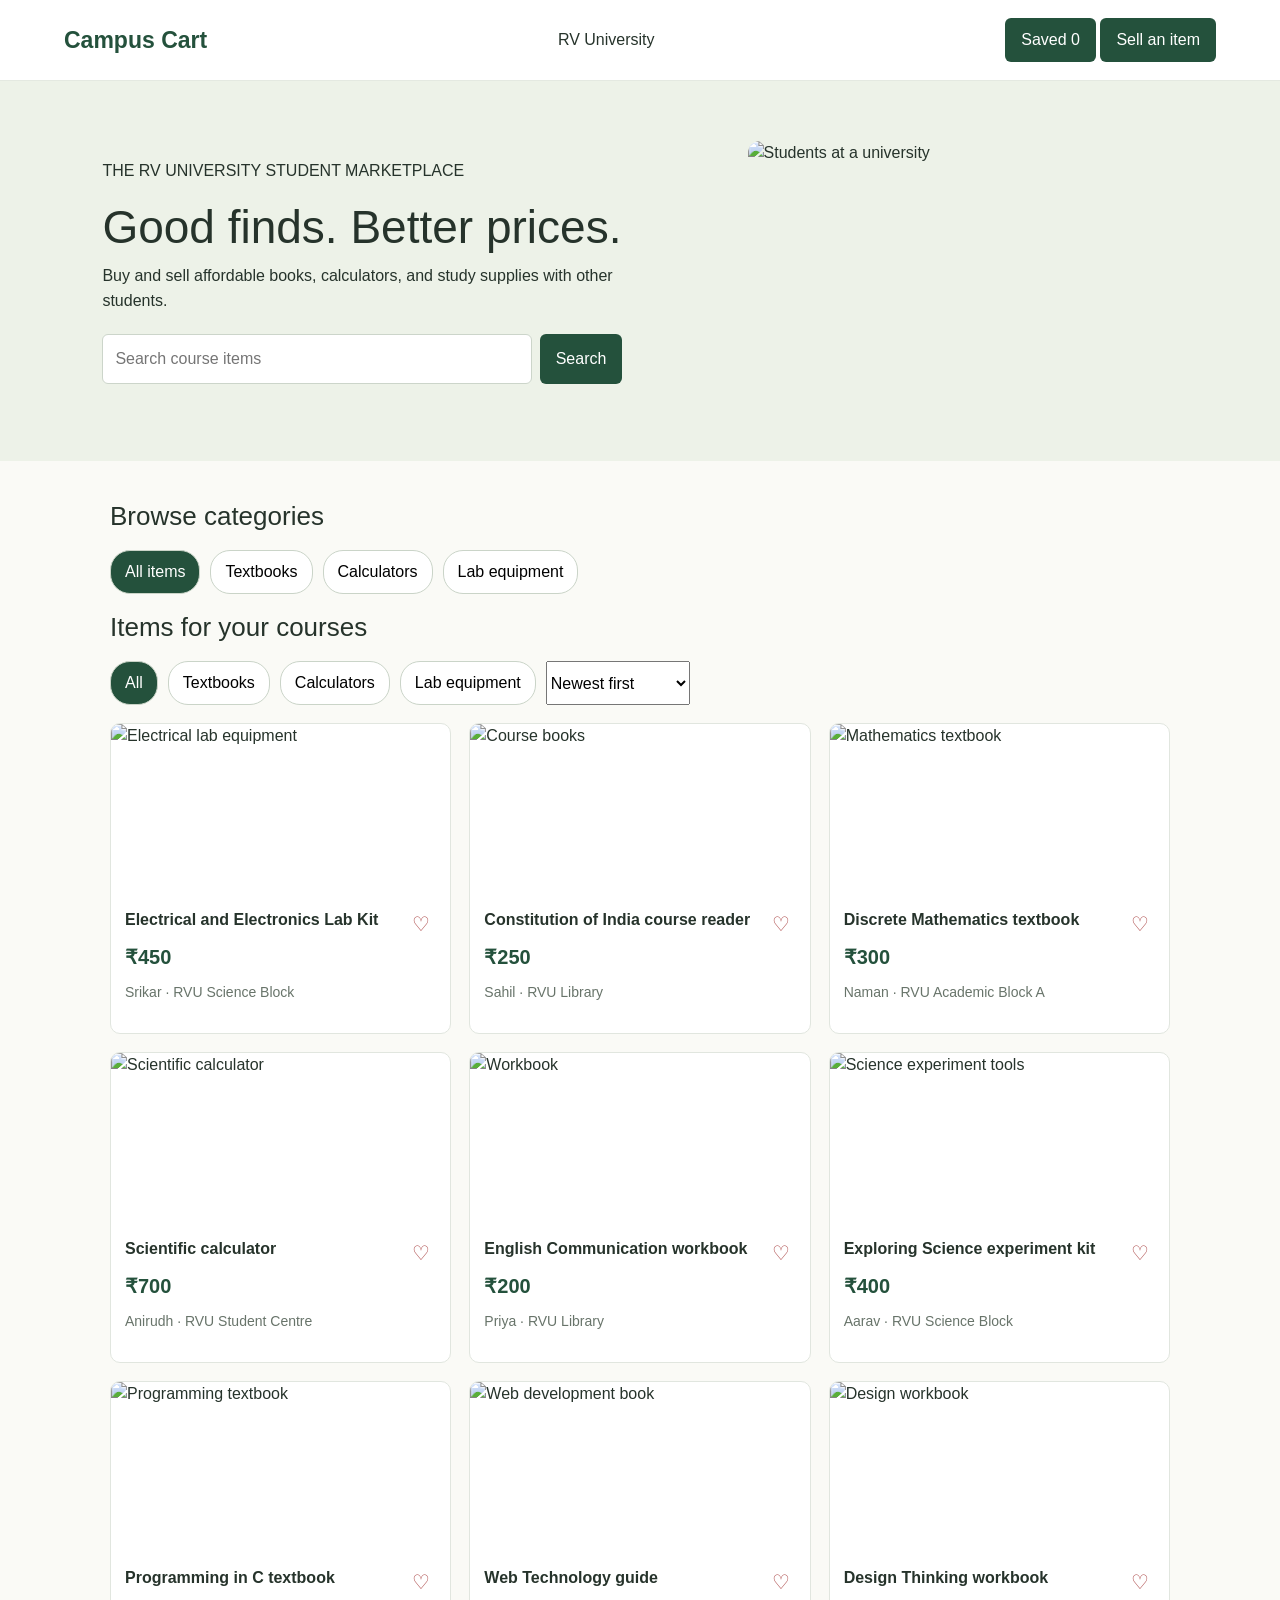
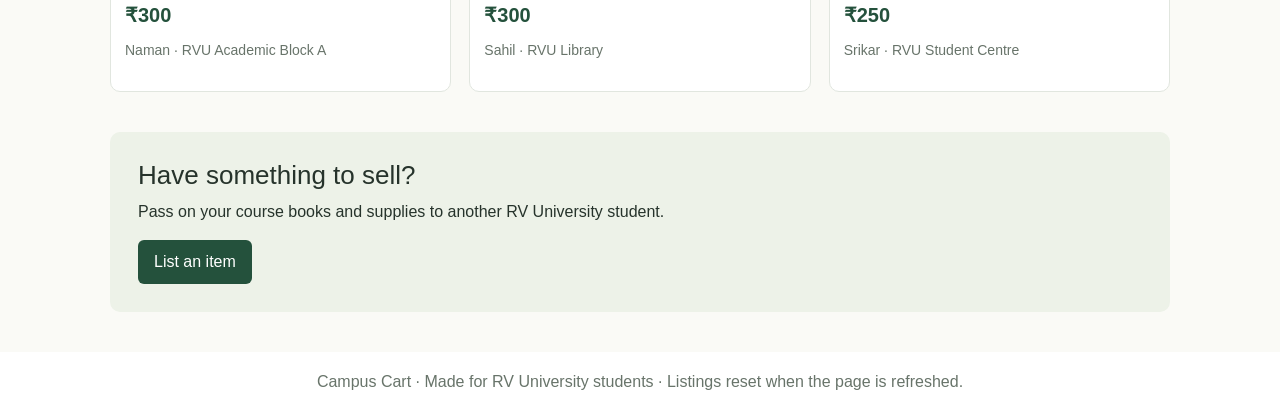
==== commit 5f73f445: "Simplify marketplace for beginner editing Co-authored-by: Copilot App <223556219+Copilot@users.norep" ====
--- a/index.html
+++ b/index.html
@@ -1,460 +1,185 @@
 <!doctype html>
 <html lang="en">
-  <head>
-    <meta charset="UTF-8" />
-    <meta name="viewport" content="width=device-width, initial-scale=1" />
-    <meta name="theme-color" content="#f7f7f2" />
-    <meta
-      name="description"
-      content="Buy and sell pre-loved textbooks, study essentials, and campus finds in the RV University student community."
-    />
-    <title>Campus Cart — Your campus, in good hands</title>
-    <link
-      href="https://cdn.jsdelivr.net/npm/bootstrap@5.3.8/dist/css/bootstrap.min.css"
-      rel="stylesheet"
-    />
-    <style>
-      :root {
-        font-family: system-ui, -apple-system, "Segoe UI", sans-serif;
-        color: #242b26;
-        background: #f7f7f2;
-        font-synthesis: none;
-        text-rendering: optimizeLegibility;
-        --forest: #244b3b;
-        --forest-dark: #19382c;
-        --ink: #242b26;
-        --cream: #f7f7f2;
-      }
-      [hidden] { display: none !important; }
-      * { box-sizing: border-box; }
-      html { scroll-behavior: smooth; scroll-padding-top: 85px; }
-      body { margin: 0; min-width: 320px; background: var(--cream); font-family: system-ui, -apple-system, "Segoe UI", sans-serif; color: var(--ink); }
-      button, input, select, textarea { font: inherit; }
-      button { cursor: pointer; }
-      .app-shell { overflow: hidden; min-height: 100vh; }
-      .container { max-width: 1200px; }
-      .site-header { height: 76px; background: rgba(247, 247, 242, .95); border-bottom: 1px solid rgba(36, 75, 59, .08); position: sticky; top: 0; z-index: 20; backdrop-filter: blur(14px); }
-      .site-nav { height: 100%; }
-      .brand { display: inline-flex; align-items: center; gap: 9px; color: var(--ink); text-decoration: none; font-size: 19px; font-weight: 800; letter-spacing: -.8px; }
-      .brand:hover { color: var(--forest); }
-      .brand-mark { display: grid; place-items: center; width: 31px; height: 31px; background: var(--forest); color: #f9f8ef; border-radius: 10px 10px 10px 3px; font-size: 22px; line-height: 1; letter-spacing: -2px; padding: 0 3px 4px 0; }
-      .brand-mark span { color: #d7ed9f; }
-      .brand-light { font-weight: 500; color: #69756e; }
-      .nav-campus { align-items: center; gap: 8px; margin-left: 46px; color: #657069; font-size: 12px; font-weight: 600; }
-      .campus-dot, .caption-dot { width: 7px; height: 7px; border-radius: 50%; display: inline-block; background: #82a874; box-shadow: 0 0 0 3px #e6eee0; }
-      .nav-wishlist { background: none; border: 0; color: #48554d; display: inline-flex; gap: 7px; align-items: center; font-weight: 600; font-size: 13px; padding: 9px 10px; position: relative; }
-      .nav-wishlist:hover, .nav-wishlist.active { color: #a64d51; }
-      .saved-count { font-size: 10px; background: #f3e5e3; color: #984e4d; border-radius: 99px; padding: 2px 6px; min-width: 17px; }
-      .btn-forest { background: var(--forest); color: #fff; border: 1px solid var(--forest); border-radius: 10px; font-size: 13px; font-weight: 700; padding: 11px 17px; transition: background .2s, transform .2s; display: inline-flex; align-items: center; justify-content: center; gap: 8px; }
-      .btn-forest:hover, .btn-forest:focus-visible { background: var(--forest-dark); border-color: var(--forest-dark); color: #fff; transform: translateY(-1px); }
-      .nav-sell { padding: 10px 14px; }
-      .hero-section { background: #f0f1e8; position: relative; }
-      .hero-inner { display: grid; grid-template-columns: 1fr .93fr; align-items: center; min-height: 480px; gap: 52px; padding-top: 40px; padding-bottom: 44px; }
-      .hero-copy { position: relative; z-index: 1; padding: 8px 0 0 18px; }
-      .eyebrow, .section-kicker { color: #75826f; text-transform: uppercase; letter-spacing: 1.45px; font-weight: 700; font-size: 9px; }
-      .eyebrow { display: flex; align-items: center; gap: 8px; color: #5c725e; }
-      .eyebrow-spark { font-size: 15px; color: #9caa74; }
-      h1, h2, h3 { letter-spacing: -1.2px; }
-      .hero-copy h1 { font-size: clamp(44px, 5.1vw, 65px); line-height: 1.09; margin: 20px 0 13px; font-weight: 700; color: #25342b; }
-      .hero-copy h1 span { color: #658664; font-family: Georgia, serif; font-weight: 400; font-style: italic; letter-spacing: -2.2px; }
-      .hero-description { max-width: 390px; color: #707a71; font-size: 14px; line-height: 1.7; margin-bottom: 25px; }
-      .hero-search { max-width: 452px; height: 56px; padding: 6px 6px 6px 16px; border: 1px solid #e6e9df; box-shadow: 0 8px 24px rgba(37, 60, 42, .05); border-radius: 12px; background: #fff; display: flex; align-items: center; gap: 11px; color: #7d897f; }
-      .hero-search input { min-width: 0; flex: 1; border: 0; outline: 0; color: var(--ink); font-size: 12px; background: transparent; }
-      .hero-search input::placeholder { color: #a1a8a0; }
-      .search-button { height: 42px; min-width: 82px; padding: 8px 16px; }
-      .hero-footnote { display: flex; align-items: center; gap: 12px; margin-top: 24px; color: #818a80; font-size: 10px; }
-      .hero-footnote strong { color: #506551; }
-      .avatar-stack { display: flex; padding-left: 2px; }
-      .mini-avatar { width: 24px; height: 24px; display: grid; place-items: center; border: 2px solid #f0f1e8; border-radius: 50%; margin-left: -4px; color: #fff; font-size: 8px; font-weight: 700; }
-      .mini-a { background: #b88471; }.mini-b { background: #788c69; }.mini-c { background: #c69b58; }
-      .hero-art { position: relative; max-width: 475px; margin-left: auto; width: 100%; padding: 20px 22px 18px 0; }
-      .hero-image-wrap { height: 352px; width: 100%; border-radius: 48% 48% 13px 13px; overflow: hidden; position: relative; transform: rotate(1.3deg); background: #d9e3d3; }
-      .hero-image { width: 100%; height: 100%; object-fit: cover; filter: saturate(.77); }
-      .image-caption { position: absolute; bottom: 14px; left: 15px; display: flex; align-items: center; gap: 9px; padding: 9px 12px; background: rgba(255,255,255,.92); border-radius: 9px; color: #47574a; font-size: 10px; font-weight: 700; box-shadow: 0 3px 15px #1a2e1d1a; }
-      .caption-dot { width: 6px; height: 6px; }
-      .floating-note { position: absolute; z-index: 2; background: #fff; box-shadow: 0 12px 28px rgba(39, 57, 39, .13); display: flex; align-items: center; gap: 10px; padding: 11px 14px; border-radius: 11px; min-width: 170px; }
-      .floating-note strong, .floating-note small { display: block; }
-      .floating-note strong { color: #34443a; font-size: 10px; }
-      .floating-note small { color: #919a91; font-size: 9px; margin-top: 2px; }
-      .note-top { top: 39px; right: -15px; }
-      .note-bottom { bottom: 29px; left: -39px; }
-      .note-icon { width: 27px; height: 27px; display: grid; place-items: center; border-radius: 8px; color: #597b57; background: #eaf1e4; font-size: 16px; }
-      .note-heart { font-size: 17px; color: #d68f80; background: #fbefec; border-radius: 8px; width: 28px; height: 28px; display: grid; place-items: center; }
-      .hero-doodle { position: absolute; color: #91a778; top: 5px; left: 30px; font-size: 25px; }
-      .category-section { padding: 58px 0 62px; background: #fbfbf8; }
-      .section-heading { display: flex; justify-content: space-between; align-items: end; gap: 20px; }
-      .section-heading h2, .sell-banner h2 { font-size: 27px; font-weight: 700; line-height: 1.2; margin: 7px 0 0; color: #28352d; }
-      .text-link { border: 0; background: none; display: inline-flex; align-items: center; gap: 6px; color: #567354; font-weight: 700; font-size: 11px; padding: 8px 0; }
-      .text-link:hover { color: var(--forest-dark); }
-      .category-row { display: grid; grid-template-columns: repeat(4, 1fr); gap: 12px; margin-top: 25px; }
-      .category-tile { text-align: left; min-width: 0; display: flex; align-items: center; gap: 11px; border: 1px solid #eceee7; background: #fff; border-radius: 11px; padding: 13px 12px; transition: border .2s, transform .2s, box-shadow .2s; color: #657067; }
-      .category-tile:hover, .category-tile.selected { border-color: #b7c8b3; box-shadow: 0 7px 16px rgba(38, 64, 44, .06); transform: translateY(-2px); }
-      .category-tile > span:last-child { margin-left: auto; color: #a7afa6; }
-      .category-icon { display: grid; place-items: center; flex: 0 0 38px; width: 38px; height: 38px; border-radius: 10px; font-size: 20px; }
-      .category-0 { color: #63855f; background: #edf3e8; }.category-1 { color: #a16e51; background: #f6eee7; }.category-2 { color: #687ca1; background: #edf0f7; }.category-3 { color: #8d7a54; background: #f5f1e4; }
-      .category-info { min-width: 0; }.category-info strong, .category-info small { display: block; }.category-info strong { color: #39443b; font-size: 10px; white-space: nowrap; }.category-info small { color: #9aa198; font-size: 9px; margin-top: 4px; }
-      .listings-section { padding: 66px 0 78px; background: #f7f7f2; }
-      .listings-heading { align-items: center; }
-      .listings-heading h2 { font-size: 30px; margin-top: 7px; }
-      .section-subtitle { color: #858d84; font-size: 11px; margin: 8px 0 0; }
-      .listing-controls { display: flex; gap: 9px; align-items: center; }
-      .sort-select { width: 156px; border-color: #e6e9e2; color: #5c675e; border-radius: 9px; font-size: 10px; padding-top: 9px; padding-bottom: 9px; background-color: #fff; }
-      .filter-pills { display: flex; gap: 8px; flex-wrap: wrap; margin: 23px 0 21px; }
-      .filter-pill { border: 1px solid #e4e7df; background: transparent; color: #778077; border-radius: 99px; font-size: 10px; padding: 7px 13px; font-weight: 600; transition: .2s; }
-      .filter-pill:hover { border-color: #bac9b4; color: var(--forest); }
-      .filter-pill.active { border-color: #294d3c; background: #294d3c; color: white; }
-      .listing-grid { row-gap: 22px !important; }
-      .listing-card { position: relative; background: #fff; border: 1px solid #eceee8; border-radius: 13px; overflow: hidden; transition: box-shadow .25s, transform .25s; height: 100%; }
-      .listing-card:hover { transform: translateY(-4px); box-shadow: 0 13px 28px rgba(41, 58, 42, .09); }
-      .listing-image-button { display: block; padding: 0; width: 100%; background: none; border: 0; text-align: left; }
-      .listing-image { height: 185px; overflow: hidden; position: relative; background: #e9eee5; }
-      .listing-image img { width: 100%; height: 100%; object-fit: cover; transition: transform .4s; }
-      .listing-card:hover .listing-image img { transform: scale(1.045); }
-      .listing-image.mint, .detail-image.mint { background: #e4ece1; }.listing-image.lavender, .detail-image.lavender { background: #e8e5ee; }.listing-image.peach, .detail-image.peach { background: #f1e7de; }.listing-image.sky, .detail-image.sky { background: #e5eced; }.listing-image.yellow, .detail-image.yellow { background: #f2efdf; }.listing-image.pink, .detail-image.pink { background: #f1e6e4; }
-      .condition-tag { position: absolute; left: 11px; top: 11px; padding: 5px 8px; color: #45594a; background: rgba(255,255,255,.92); border-radius: 6px; font-weight: 700; font-size: 8px; }
-      .save-button { position: absolute; right: 10px; top: 10px; width: 32px; height: 32px; border: 0; border-radius: 50%; background: rgba(255,255,255,.94); color: #737d74; display: grid; place-items: center; transition: .2s; }
-      .save-button:hover { color: #c56f6e; transform: scale(1.08); }.save-button.saved { color: #c45f60; }.save-button.saved svg { fill: #f4d9d7; }
-      .listing-body { padding: 13px 13px 12px; }
-      .listing-category { display: flex; align-items: center; gap: 6px; color: #99a097; font-size: 9px; font-weight: 600; }
-      .listing-category span { color: #c0c6bd; }
-      .listing-title { display: block; width: 100%; text-align: left; border: 0; background: none; color: #303b33; padding: 7px 0 4px; min-height: 43px; font-size: 12px; line-height: 1.45; font-weight: 700; letter-spacing: -.2px; }
-      .listing-title:hover { color: #63805e; }
-      .price-row { display: flex; align-items: baseline; gap: 7px; margin-top: 1px; }
-      .price-row strong { color: #294b39; font-size: 17px; letter-spacing: -.5px; }
-      .price-row del { color: #a7ada6; font-size: 9px; }
-      .seller-row { display: flex; align-items: center; border-top: 1px solid #f0f1ed; margin-top: 11px; padding-top: 9px; gap: 6px; min-width: 0; }
-      .seller-avatar { width: 24px; height: 24px; flex: 0 0 24px; border-radius: 50%; background: #e8eee3; color: #577052; display: grid; place-items: center; font-size: 8px; font-weight: 700; }
-      .seller-name { color: #647068; font-size: 9px; font-weight: 600; white-space: nowrap; }
-      .seller-campus { margin-left: auto; display: flex; align-items: center; gap: 2px; color: #989f97; font-size: 8px; white-space: nowrap; overflow: hidden; text-overflow: ellipsis; }
-      .empty-state { text-align: center; padding: 64px 20px 76px; color: #737e74; }
-      .empty-icon { display: grid; place-items: center; margin: 0 auto 15px; width: 52px; height: 52px; background: #edf1e8; border-radius: 16px; font-size: 29px; color: #6d8a68; }
-      .empty-state h3 { color: #344238; font-size: 19px; letter-spacing: -.5px; margin-bottom: 8px; }
-      .empty-state p { font-size: 11px; margin-bottom: 17px; }
-      .btn-outline-forest { border: 1px solid #b8c5b5; border-radius: 8px; padding: 9px 14px; font-weight: 700; color: #466348; font-size: 11px; }.btn-outline-forest:hover { color: #fff; background: var(--forest); }
-      .sell-banner { background: #e9eee3; padding: 36px 0; }
-      .sell-banner-inner { display: flex; align-items: center; gap: 25px; }
-      .sell-illustration { width: 92px; height: 80px; position: relative; flex: 0 0 92px; }
-      .sell-illustration span { position: absolute; display: grid; place-items: center; }
-      .sell-illustration span:first-child { width: 58px; height: 52px; bottom: 0; left: 4px; border-radius: 13px; background: #d9e4d1; color: #628260; font-size: 28px; transform: rotate(-8deg); }
-      .sell-illustration span:nth-child(2) { right: 1px; top: 1px; color: #9aab78; font-size: 23px; }
-      .sell-illustration span:nth-child(3) { top: 8px; left: 18px; color: #fff; background: #ba8f71; width: 34px; height: 40px; border-radius: 5px; transform: rotate(7deg); }
-      .sell-banner-copy { flex: 1; }.sell-banner h2 { font-size: 23px; margin-top: 6px; }.sell-banner p { color: #768174; font-size: 11px; margin: 6px 0 0; }
-      .sell-banner-button { padding: 12px 18px; }
-      .site-footer { background: #f7f7f2; padding: 26px 0 18px; }
-      .footer-inner { display: flex; align-items: center; gap: 18px; }
-      .footer-brand { font-size: 15px; }.footer-brand .brand-mark { width: 26px; height: 26px; border-radius: 8px 8px 8px 3px; font-size: 18px; }
-      .footer-inner p { color: #9aa198; font-size: 10px; margin: 0; }
-      .footer-note { color: #899288; font-size: 9px; margin-left: auto; }.footer-note span { color: #c97a73; }
-      .footer-disclaimer { margin-top: 19px; border-top: 1px solid #e9ebe5; padding-top: 13px; color: #a1a79f; font-size: 9px; }
-      .modal-backdrop-custom { position: fixed; inset: 0; z-index: 50; background: rgba(25, 39, 29, .52); backdrop-filter: blur(4px); display: flex; align-items: center; justify-content: center; padding: 20px; overflow-y: auto; }
-      .detail-modal, .sell-modal { position: relative; background: #fff; border-radius: 17px; width: min(100%, 790px); max-height: min(90vh, 760px); overflow-y: auto; box-shadow: 0 24px 80px rgba(16, 29, 19, .25); }
-      .detail-modal { display: grid; grid-template-columns: 1.03fr 1fr; overflow: hidden; }
-      .modal-close { position: absolute; z-index: 3; right: 13px; top: 13px; width: 34px; height: 34px; display: grid; place-items: center; background: #fff; color: #59645b; border: 1px solid #e9ebe5; border-radius: 50%; }
-      .modal-close:hover { background: #f2f4ee; }
-      .detail-image { min-height: 430px; background: #e9eee5; }.detail-image img { width: 100%; height: 100%; object-fit: cover; }
-      .detail-content { padding: 48px 31px 30px; }
-      .detail-content h2 { color: #2d3b31; font-size: 24px; line-height: 1.28; letter-spacing: -.8px; margin: 12px 0 7px; }
-      .detail-price strong { font-size: 23px; }.detail-price del { font-size: 11px; }
-      .detail-condition { display: inline-block; color: #64775f; background: #edf3e9; border-radius: 5px; margin-top: 12px; padding: 5px 8px; font-size: 9px; font-weight: 700; }
-      .detail-description { color: #778078; font-size: 11px; line-height: 1.8; margin: 17px 0; }
-      .detail-seller { border-top: 1px solid #edf0ea; padding-top: 14px; display: flex; align-items: center; gap: 9px; margin-bottom: 17px; }
-      .seller-avatar-large { width: 36px; height: 36px; flex-basis: 36px; font-size: 10px; }
-      .detail-seller strong, .detail-seller small { display: block; }.detail-seller strong { font-size: 11px; color: #3e4a40; }.detail-seller small { font-size: 9px; color: #899188; margin-top: 3px; display: flex; align-items: center; gap: 2px; }
-      .contact-button { width: 100%; }.contact-note { text-align: center; color: #a0a69e; font-size: 9px; margin: 9px 0 0; }
-      .sell-modal { width: min(100%, 570px); padding: 25px 28px 20px; }
-      .sell-modal-header { display: flex; align-items: start; justify-content: space-between; margin-bottom: 16px; }
-      .sell-modal-header h2 { color: #2a392f; font-size: 25px; margin: 6px 0 0; }
-      .modal-close-static { position: static; flex: 0 0 34px; }
-      .photo-upload { margin-bottom: 15px; }
-      .upload-prompt, .photo-preview { width: 100%; min-height: 95px; background: #f7f8f4; border: 1px dashed #cdd7c8; border-radius: 10px; color: #687b67; display: flex; flex-direction: column; align-items: center; justify-content: center; gap: 4px; }
-      .upload-prompt:hover, .photo-preview:hover { border-color: #789477; background: #f3f6ef; }
-      .upload-icon { display: grid; place-items: center; width: 28px; height: 28px; background: #e7eee1; border-radius: 8px; }
-      .upload-prompt strong { color: #4b614c; font-size: 10px; }.upload-prompt small { color: #9ba398; font-size: 9px; }
-      .photo-preview { height: 105px; min-height: 105px; overflow: hidden; position: relative; padding: 0; }
-      .photo-preview img { width: 100%; height: 100%; object-fit: cover; }
-      .photo-preview span { position: absolute; bottom: 6px; display: flex; align-items: center; gap: 5px; background: rgba(255,255,255,.93); border-radius: 7px; padding: 6px 9px; font-size: 9px; font-weight: 700; }
-      .sell-modal .form-label { color: #58655b; font-size: 10px; font-weight: 700; margin-bottom: 5px; }
-      .sell-modal .form-control, .sell-modal .form-select { border-color: #e4e8e0; color: #3c493f; border-radius: 8px; font-size: 11px; padding: 9px 11px; }
-      .sell-modal .form-control::placeholder { color: #aab0a8; }.sell-modal .form-control:focus, .sell-modal .form-select:focus { border-color: #94ae8e; box-shadow: 0 0 0 3px rgba(117, 153, 111, .14); }
-      .sell-modal textarea { resize: vertical; }
-      .post-button { width: 100%; margin-top: 16px; }.form-disclaimer { text-align: center; color: #a2a9a0; font-size: 9px; margin: 9px 0 0; }
-      .toast-message { position: fixed; z-index: 60; bottom: 22px; left: 50%; transform: translateX(-50%); background: #263f31; color: #fff; border-radius: 10px; padding: 12px 18px; box-shadow: 0 8px 30px #152b1d44; font-size: 11px; font-weight: 600; }
-      @media (min-width: 1200px) { .listing-image { height: 195px; } }
-      @media (max-width: 991px) {
-        .hero-inner { grid-template-columns: 1fr .85fr; gap: 20px; min-height: 435px; }
-        .hero-copy { padding-left: 0; }.hero-image-wrap { height: 310px; }
-        .category-row { grid-template-columns: repeat(3, 1fr); }
-        .category-tile:first-child { display: none; }
-        .listing-image { height: 205px; }
-      }
-      @media (max-width: 767px) {
-        .site-header { height: 66px; }.site-nav { padding-left: 18px; padding-right: 18px; }.brand { font-size: 17px; }.brand-mark { width: 29px; height: 29px; }
-        .nav-sell { padding: 9px 11px; font-size: 11px; gap: 5px; }.nav-wishlist { padding: 8px 4px; }
-        .hero-inner { display: flex; flex-direction: column; align-items: stretch; gap: 22px; padding: 38px 23px 25px; }
-        .hero-copy h1 { font-size: clamp(47px, 12vw, 62px); margin-top: 17px; }.hero-description { font-size: 13px; max-width: 360px; }
-        .hero-art { max-width: none; width: 85%; margin: 0 auto; padding: 7px 18px 7px 0; }
-        .hero-image-wrap { height: 260px; border-radius: 46% 46% 13px 13px; }
-        .note-top { top: 21px; right: -10px; }.note-bottom { bottom: 14px; left: -28px; }.floating-note { min-width: 150px; padding: 9px 10px; }.floating-note strong { font-size: 9px; }.floating-note small { font-size: 8px; }
-        .hero-doodle { top: -3px; left: 14px; }.hero-footnote { margin-top: 18px; }
-        .category-section { padding: 42px 0; }.category-heading { align-items: end; }.section-heading h2 { font-size: 23px; }.text-link { font-size: 9px; white-space: nowrap; }.category-row { grid-template-columns: repeat(2, 1fr); gap: 9px; margin-top: 18px; }.category-tile:first-child { display: flex; }.category-tile { gap: 8px; padding: 10px 8px; }.category-icon { flex-basis: 33px; width: 33px; height: 33px; }.category-info strong { font-size: 9px; }.category-info small { font-size: 8px; }
-        .listings-section { padding: 46px 0 54px; }.listings-heading { align-items: center; }.listings-heading h2 { font-size: 25px; }.section-subtitle { max-width: 280px; line-height: 1.5; }.sort-select { width: 125px; font-size: 9px; padding-left: 8px; padding-right: 20px; }.filter-pills { gap: 6px; margin: 19px 0 17px; }.filter-pill { font-size: 9px; padding: 7px 10px; }.listing-image { height: 190px; }
-        .sell-banner { padding: 28px 0; }.sell-banner-inner { gap: 15px; flex-wrap: wrap; }.sell-illustration { width: 68px; flex-basis: 68px; transform: scale(.8); transform-origin: left center; margin-right: -12px; }.sell-banner h2 { font-size: 19px; }.sell-banner p { font-size: 10px; max-width: 300px; }.sell-banner-button { margin-left: 82px; margin-top: -6px; padding: 10px 14px; font-size: 11px; }
-        .footer-inner { gap: 10px; flex-wrap: wrap; }.footer-inner p { order: 3; flex-basis: 100%; }.footer-note { font-size: 8px; }
-        .detail-modal { grid-template-columns: 1fr; max-width: 440px; max-height: 92vh; overflow-y: auto; }.detail-image { min-height: 0; height: 230px; }.detail-content { padding: 22px 22px 24px; }.detail-content h2 { font-size: 21px; }.modal-close { right: 10px; top: 10px; }
-        .sell-modal { padding: 21px 19px 18px; }
-      }
-      @media (max-width: 420px) {
-        .hero-search { gap: 8px; padding-left: 11px; }.hero-search input { font-size: 10px; }.search-button { min-width: 64px; padding: 7px 9px; font-size: 11px; }
-        .listings-heading { align-items: flex-start; }.sort-select { width: 112px; }.listing-image { height: 160px; }.listing-body { padding: 11px 10px; }.seller-campus { font-size: 7px; }
-        .category-tile > svg { display: none; }
-      }
-    </style>
-  </head>
-  <body>
-    <div class="app-shell">
-      <header class="site-header">
-        <nav class="navbar navbar-expand-lg container site-nav" aria-label="Main navigation">
-          <a class="brand" href="#home" aria-label="Campus Cart home">
-            <span class="brand-mark">c<span>.</span></span>
-            <span>campus<span class="brand-light">cart</span></span>
-          </a>
-          <div class="nav-campus d-none d-lg-flex">
-            <span class="campus-dot"></span>
-            <span>RV University</span>
-            <svg aria-hidden="true" width="15" height="15" viewBox="0 0 24 24" fill="none" stroke="currentColor" stroke-width="1.8"><path d="m9 18 6-6-6-6" /></svg>
-          </div>
-          <div class="ms-auto d-flex align-items-center gap-2 gap-sm-3">
-            <button class="nav-wishlist" id="saved-toggle" type="button" aria-pressed="false">
-              <svg aria-hidden="true" width="19" height="19" viewBox="0 0 24 24" fill="none" stroke="currentColor" stroke-width="1.8"><path d="M20.8 4.6a5.5 5.5 0 0 0-7.8 0L12 5.7l-1.1-1.1a5.5 5.5 0 0 0-7.8 7.8l1.1 1.1L12 21l7.8-7.5 1.1-1.1a5.5 5.5 0 0 0-.1-7.8Z" /></svg>
-              <span class="d-none d-sm-inline">Saved</span>
-              <span class="saved-count" id="saved-count" hidden>0</span>
-            </button>
-            <button class="btn btn-forest nav-sell" type="button" data-open-sell>
-              <svg aria-hidden="true" width="18" height="18" viewBox="0 0 24 24" fill="none" stroke="currentColor" stroke-width="1.8"><path d="M12 5v14M5 12h14" /></svg>
-              <span>Sell an item</span>
-            </button>
-          </div>
-        </nav>
-      </header>
+<head>
+  <meta charset="UTF-8">
+  <meta name="viewport" content="width=device-width, initial-scale=1">
+  <title>Campus Cart | RV University</title>
+  <link href="https://cdn.jsdelivr.net/npm/bootstrap@5.3.8/dist/css/bootstrap.min.css" rel="stylesheet">
+  <style>
+    /* Change these colors to update the page theme. */
+    :root { --green: #24513c; --pale: #edf2e8; --ink: #26332b; }
+    body { margin: 0; background: #fafaf6; color: var(--ink); font-family: Arial, sans-serif; }
+    header, footer { padding: 18px 5%; background: white; }
+    header { display: flex; justify-content: space-between; align-items: center; border-bottom: 1px solid #e4e9e1; }
+    h1, h2, p { margin-top: 0; }
+    h1 { font-size: 46px; }
+    h2 { font-size: 26px; }
+    button, input, select, textarea { font: inherit; }
+    button { cursor: pointer; }
+    .brand { color: var(--green); font-size: 23px; font-weight: bold; text-decoration: none; }
+    .button { padding: 10px 16px; border: 0; border-radius: 6px; background: var(--green); color: white; }
+    .hero { display: flex; justify-content: space-between; align-items: center; gap: 30px; padding: 60px 8%; background: var(--pale); }
+    .hero-copy { max-width: 520px; }
+    .hero p { line-height: 1.6; }
+    .hero img { width: 40%; height: 260px; object-fit: cover; border-radius: 12px; }
+    .search { display: flex; gap: 8px; margin-top: 20px; }
+    .search input { flex: 1; padding: 12px; border: 1px solid #ccd5ca; border-radius: 6px; }
+    main { max-width: 1100px; margin: auto; padding: 40px 20px; }
+    .category-buttons, .filters { display: flex; gap: 10px; margin: 18px 0; }
+    .category-buttons button, .filters button { padding: 9px 14px; border: 1px solid #cad4c8; border-radius: 20px; background: white; }
+    .category-buttons button.active, .filters button.active { background: var(--green); color: white; }
+    .listing-grid { display: grid; grid-template-columns: repeat(3, 1fr); gap: 18px; }
+    .listing { overflow: hidden; border: 1px solid #e1e6df; border-radius: 10px; background: white; }
+    .listing img { display: block; width: 100%; height: 170px; object-fit: cover; }
+    .listing-info { padding: 14px; }
+    .listing-info button.title { padding: 0; border: 0; background: none; color: var(--ink); font-weight: bold; text-align: left; }
+    .price { margin: 10px 0; color: var(--green); font-size: 20px; font-weight: bold; }
+    .seller { color: #68746a; font-size: 14px; }
+    .save { float: right; border: 0; background: none; color: #a44; font-size: 20px; }
+    .banner { margin-top: 40px; padding: 28px; border-radius: 10px; background: var(--pale); }
+    [hidden] { display: none !important; }
+    .modal { position: fixed; inset: 0; z-index: 5; display: grid; place-items: center; padding: 20px; background: #0008; }
+    .modal-box { position: relative; width: min(600px, 100%); max-height: 90vh; overflow: auto; padding: 28px; border-radius: 10px; background: white; }
+    .modal-box img { width: 100%; max-height: 260px; object-fit: cover; }
+    .close { position: absolute; top: 10px; right: 12px; border: 0; background: none; font-size: 24px; }
+    .sell-form label { display: block; margin-top: 12px; font-weight: bold; }
+    .sell-form input, .sell-form select, .sell-form textarea { width: 100%; padding: 9px; border: 1px solid #ccd5ca; border-radius: 5px; }
+    .sell-form .button { margin-top: 16px; }
+    footer { color: #68746a; text-align: center; }
+  </style>
+</head>
+<body>
+  <!-- Page header -->
+  <header>
+    <a class="brand" href="#">Campus Cart</a>
+    <span>RV University</span>
+    <div><button class="button" id="saved-button">Saved <span id="saved-count"></span></button> <button class="button open-sell">Sell an item</button></div>
+  </header>
 
-      <main id="home">
-        <section class="hero-section">
-          <div class="container hero-inner">
-            <div class="hero-copy">
-              <div class="eyebrow"><span class="eyebrow-spark">✳</span> THE STUDENT-TO-STUDENT MARKETPLACE</div>
-              <h1>Your campus,<br />in <span>good hands.</span></h1>
-              <p class="hero-description">Good finds. Better prices. Keep great stuff in the hands of students who need it.</p>
-              <form class="hero-search" id="search-form" role="search">
-                <svg aria-hidden="true" width="21" height="21" viewBox="0 0 24 24" fill="none" stroke="currentColor" stroke-width="1.8"><circle cx="11" cy="11" r="7" /><path d="m20 20-4-4" /></svg>
-                <label class="visually-hidden" for="market-search">Search campus listings</label>
-                <input id="market-search" type="search" placeholder="What are you looking for?" />
-                <button class="btn btn-forest search-button" type="submit">Find it</button>
-              </form>
-              <div class="hero-footnote">
-                <span class="avatar-stack" aria-hidden="true"><span class="mini-avatar mini-a">S</span><span class="mini-avatar mini-b">N</span><span class="mini-avatar mini-c">S</span></span>
-                <span><strong>2,400+</strong> RV University students finding a second life for their stuff</span>
-              </div>
-            </div>
-            <div class="hero-art" aria-label="A student browsing campus marketplace finds">
-              <div class="hero-image-wrap">
-                <img class="hero-image" src="https://images.unsplash.com/photo-1523580494863-6f3031224c94?auto=format&amp;fit=crop&amp;w=1200&amp;q=88" alt="Students gathering on a university campus" />
-                <div class="image-caption"><span class="caption-dot"></span><span>Good stuff stays local.</span></div>
-              </div>
-              <div class="floating-note note-top"><span class="note-icon">↗</span><span><strong>Found it on campus</strong><small>Little wins, every day</small></span></div>
-              <div class="floating-note note-bottom"><span class="note-heart">♥</span><span><strong>Made for student life</strong><small>Buy less new. Find more here.</small></span></div>
-              <span class="hero-doodle" aria-hidden="true">✳</span>
-            </div>
-          </div>
-        </section>
+  <!-- Search banner -->
+  <section class="hero">
+    <div class="hero-copy">
+      <p>THE RV UNIVERSITY STUDENT MARKETPLACE</p>
+      <h1>Good finds. Better prices.</h1>
+      <p>Buy and sell affordable books, calculators, and study supplies with other students.</p>
+      <form class="search" id="search-form">
+        <input id="search-input" type="search" placeholder="Search course items" aria-label="Search course items">
+        <button class="button">Search</button>
+      </form>
+    </div>
+    <img src="https://images.unsplash.com/photo-1523580494863-6f3031224c94?auto=format&fit=crop&w=900&q=85" alt="Students at a university">
+  </section>
 
-        <section class="category-section" aria-labelledby="category-title">
-          <div class="container">
-            <div class="section-heading category-heading">
-              <div><span class="section-kicker">A little bit of everything</span><h2 id="category-title">Find your kind of thing</h2></div>
-              <button class="text-link" type="button" data-category="All items">Browse everything <span aria-hidden="true">↗</span></button>
-            </div>
-            <div class="category-row">
-              <button class="category-tile selected" type="button" data-category="All items" aria-pressed="true"><span class="category-icon category-0">✳</span><span class="category-info"><strong>All items</strong><small>9 course finds</small></span><span aria-hidden="true">›</span></button>
-              <button class="category-tile" type="button" data-category="Textbooks" aria-pressed="false"><span class="category-icon category-1">▤</span><span class="category-info"><strong>Textbooks</strong><small>6 course finds</small></span><span aria-hidden="true">›</span></button>
-              <button class="category-tile" type="button" data-category="Calculators" aria-pressed="false"><span class="category-icon category-2">⌗</span><span class="category-info"><strong>Calculators</strong><small>1 course find</small></span><span aria-hidden="true">›</span></button>
-              <button class="category-tile" type="button" data-category="Lab equipment" aria-pressed="false"><span class="category-icon category-3">♧</span><span class="category-info"><strong>Lab equipment</strong><small>2 course finds</small></span><span aria-hidden="true">›</span></button>
-            </div>
-          </div>
-        </section>
+  <main>
+    <!-- Category buttons filter the listings below. -->
+    <section>
+      <h2>Browse categories</h2>
+      <div class="category-buttons">
+        <button class="active" data-category="All items">All items</button>
+        <button data-category="Textbooks">Textbooks</button>
+        <button data-category="Calculators">Calculators</button>
+        <button data-category="Lab equipment">Lab equipment</button>
+      </div>
+    </section>
 
-        <section class="listings-section" id="listings" aria-labelledby="listings-title">
-          <div class="container">
-            <div class="section-heading listings-heading">
-              <div>
-                <span class="section-kicker" id="listings-kicker">Picked for your courses</span>
-                <h2 id="listings-title">Course essentials</h2>
-                <p class="section-subtitle" id="listings-subtitle">Affordable books, kits and study tools for your RV University subjects.</p>
-              </div>
-              <div class="listing-controls">
-                <label class="visually-hidden" for="sort-listings">Sort listings</label>
-                <select id="sort-listings" class="form-select sort-select">
-                  <option value="newest">Newest first</option>
-                  <option value="low">Price: low to high</option>
-                  <option value="high">Price: high to low</option>
-                </select>
-              </div>
-            </div>
-            <div class="filter-pills" aria-label="Filter by category">
-              <button class="filter-pill active" type="button" data-category="All items" aria-pressed="true">All items</button>
-              <button class="filter-pill" type="button" data-category="Textbooks" aria-pressed="false">Textbooks</button>
-              <button class="filter-pill" type="button" data-category="Calculators" aria-pressed="false">Calculators</button>
-              <button class="filter-pill" type="button" data-category="Lab equipment" aria-pressed="false">Lab equipment</button>
-            </div>
-
-            <div class="row g-4 listing-grid" id="listing-grid">
-              <div class="col-12 col-sm-6 col-lg-3"><article class="listing-card" data-category="Lab equipment" data-price="450" data-date="1" data-saved="false" data-title="Basic Electrical &amp; Electronics Lab Kit" data-condition="Good" data-seller="Srikar" data-initials="SR" data-campus="RVU Science Block" data-description="A starter kit with breadboard, jumper wires, LEDs, resistors and a small battery holder for Basic Electrical and Electronics Engineering practicals." data-image="https://images.unsplash.com/photo-1581092334651-ddf26d9a09d0?auto=format&amp;fit=crop&amp;w=900&amp;q=85" data-original-price="1200">
-                <button class="listing-image-button" type="button" data-open-details aria-label="View Basic Electrical &amp; Electronics Lab Kit"><span class="listing-image mint"><img src="https://images.unsplash.com/photo-1581092334651-ddf26d9a09d0?auto=format&amp;fit=crop&amp;w=900&amp;q=85" alt="" loading="lazy" /><span class="condition-tag">Good</span></span></button>
-                <button class="save-button" type="button" data-save aria-label="Save Basic Electrical &amp; Electronics Lab Kit" aria-pressed="false">♡</button>
-                <div class="listing-body"><div class="listing-category">Lab equipment<span>·</span>Today</div><button class="listing-title" type="button" data-open-details>Basic Electrical &amp; Electronics Lab Kit</button><div class="price-row"><strong>&#8377;450</strong><del>&#8377;1,200</del></div><div class="seller-row"><span class="seller-avatar">SR</span><span class="seller-name">Srikar</span><span class="seller-campus">RVU Science Block</span></div></div>
-              </article></div>
-              <div class="col-12 col-sm-6 col-lg-3"><article class="listing-card" data-category="Textbooks" data-price="250" data-date="2" data-saved="false" data-title="Constitution of India &amp; Professional Ethics" data-condition="Good" data-seller="Sahil" data-initials="SA" data-campus="RVU Library" data-description="Concise course reader covering the Constitution of India and professional ethics, with clear notes for quick revision." data-image="https://images.unsplash.com/photo-1497633762265-9d179a990aa6?auto=format&amp;fit=crop&amp;w=900&amp;q=85" data-original-price="750">
-                <button class="listing-image-button" type="button" data-open-details aria-label="View Constitution of India &amp; Professional Ethics"><span class="listing-image pink"><img src="https://images.unsplash.com/photo-1497633762265-9d179a990aa6?auto=format&amp;fit=crop&amp;w=900&amp;q=85" alt="" loading="lazy" /><span class="condition-tag">Good</span></span></button>
-                <button class="save-button" type="button" data-save aria-label="Save Constitution of India &amp; Professional Ethics" aria-pressed="false">♡</button>
-                <div class="listing-body"><div class="listing-category">Textbooks<span>·</span>Yesterday</div><button class="listing-title" type="button" data-open-details>Constitution of India &amp; Professional Ethics</button><div class="price-row"><strong>&#8377;250</strong><del>&#8377;750</del></div><div class="seller-row"><span class="seller-avatar">SA</span><span class="seller-name">Sahil</span><span class="seller-campus">RVU Library</span></div></div>
-              </article></div>
-              <div class="col-12 col-sm-6 col-lg-3"><article class="listing-card" data-category="Textbooks" data-price="300" data-date="3" data-saved="false" data-title="Discrete Mathematics &amp; Set Theory" data-condition="Good" data-seller="Naman" data-initials="NA" data-campus="RVU Academic Block A" data-description="Used textbook for discrete mathematics and set theory with worked examples and a few pencil annotations." data-image="https://images.unsplash.com/photo-1512820790803-83ca734da794?auto=format&amp;fit=crop&amp;w=900&amp;q=85" data-original-price="900">
-                <button class="listing-image-button" type="button" data-open-details aria-label="View Discrete Mathematics &amp; Set Theory"><span class="listing-image sky"><img src="https://images.unsplash.com/photo-1512820790803-83ca734da794?auto=format&amp;fit=crop&amp;w=900&amp;q=85" alt="" loading="lazy" /><span class="condition-tag">Good</span></span></button>
-                <button class="save-button" type="button" data-save aria-label="Save Discrete Mathematics &amp; Set Theory" aria-pressed="false">♡</button>
-                <div class="listing-body"><div class="listing-category">Textbooks<span>·</span>Yesterday</div><button class="listing-title" type="button" data-open-details>Discrete Mathematics &amp; Set Theory</button><div class="price-row"><strong>&#8377;300</strong><del>&#8377;900</del></div><div class="seller-row"><span class="seller-avatar">NA</span><span class="seller-name">Naman</span><span class="seller-campus">RVU Academic Block A</span></div></div>
-              </article></div>
-              <div class="col-12 col-sm-6 col-lg-3"><article class="listing-card" data-category="Calculators" data-price="700" data-date="4" data-saved="false" data-title="Scientific Calculator for Discrete Maths" data-condition="Good" data-seller="Anirudh" data-initials="AN" data-campus="RVU Student Centre" data-description="Reliable scientific calculator for set theory exercises, logic, and everyday course calculations." data-image="https://images.unsplash.com/photo-1587145820266-a5951ee6f620?auto=format&amp;fit=crop&amp;w=900&amp;q=85" data-original-price="1800">
-                <button class="listing-image-button" type="button" data-open-details aria-label="View Scientific Calculator for Discrete Maths"><span class="listing-image lavender"><img src="https://images.unsplash.com/photo-1587145820266-a5951ee6f620?auto=format&amp;fit=crop&amp;w=900&amp;q=85" alt="" loading="lazy" /><span class="condition-tag">Good</span></span></button>
-                <button class="save-button" type="button" data-save aria-label="Save Scientific Calculator for Discrete Maths" aria-pressed="false">♡</button>
-                <div class="listing-body"><div class="listing-category">Calculators<span>·</span>2 days ago</div><button class="listing-title" type="button" data-open-details>Scientific Calculator for Discrete Maths</button><div class="price-row"><strong>&#8377;700</strong><del>&#8377;1,800</del></div><div class="seller-row"><span class="seller-avatar">AN</span><span class="seller-name">Anirudh</span><span class="seller-campus">RVU Student Centre</span></div></div>
-              </article></div>
-              <div class="col-12 col-sm-6 col-lg-3"><article class="listing-card" data-category="Textbooks" data-price="200" data-date="5" data-saved="false" data-title="English Communication Skills Workbook" data-condition="Like new" data-seller="Priya" data-initials="PR" data-campus="RVU Library" data-description="Practice workbook for English communication, with activities for writing, presentations, and group discussions." data-image="https://images.unsplash.com/photo-1544947950-fa07a98d237f?auto=format&amp;fit=crop&amp;w=900&amp;q=85" data-original-price="600">
-                <button class="listing-image-button" type="button" data-open-details aria-label="View English Communication Skills Workbook"><span class="listing-image peach"><img src="https://images.unsplash.com/photo-1544947950-fa07a98d237f?auto=format&amp;fit=crop&amp;w=900&amp;q=85" alt="" loading="lazy" /><span class="condition-tag">Like new</span></span></button>
-                <button class="save-button" type="button" data-save aria-label="Save English Communication Skills Workbook" aria-pressed="false">♡</button>
-                <div class="listing-body"><div class="listing-category">Textbooks<span>·</span>2 days ago</div><button class="listing-title" type="button" data-open-details>English Communication Skills Workbook</button><div class="price-row"><strong>&#8377;200</strong><del>&#8377;600</del></div><div class="seller-row"><span class="seller-avatar">PR</span><span class="seller-name">Priya</span><span class="seller-campus">RVU Library</span></div></div>
-              </article></div>
-              <div class="col-12 col-sm-6 col-lg-3"><article class="listing-card" data-category="Lab equipment" data-price="400" data-date="6" data-saved="false" data-title="Exploring Science Experiment Kit" data-condition="Good" data-seller="Aarav" data-initials="AA" data-campus="RVU Science Block" data-description="Reusable beginner science kit with magnifier, measuring tools, and safe experiment accessories for Exploring Science activities." data-image="https://images.unsplash.com/photo-1532094349884-543bc11b234d?auto=format&amp;fit=crop&amp;w=900&amp;q=85" data-original-price="1100">
-                <button class="listing-image-button" type="button" data-open-details aria-label="View Exploring Science Experiment Kit"><span class="listing-image yellow"><img src="https://images.unsplash.com/photo-1532094349884-543bc11b234d?auto=format&amp;fit=crop&amp;w=900&amp;q=85" alt="" loading="lazy" /><span class="condition-tag">Good</span></span></button>
-                <button class="save-button" type="button" data-save aria-label="Save Exploring Science Experiment Kit" aria-pressed="false">♡</button>
-                <div class="listing-body"><div class="listing-category">Lab equipment<span>·</span>3 days ago</div><button class="listing-title" type="button" data-open-details>Exploring Science Experiment Kit</button><div class="price-row"><strong>&#8377;400</strong><del>&#8377;1,100</del></div><div class="seller-row"><span class="seller-avatar">AA</span><span class="seller-name">Aarav</span><span class="seller-campus">RVU Science Block</span></div></div>
-              </article></div>
-              <div class="col-12 col-sm-6 col-lg-3"><article class="listing-card" data-category="Textbooks" data-price="300" data-date="7" data-saved="false" data-title="Programming in C: Student Edition" data-condition="Good" data-seller="Naman" data-initials="NA" data-campus="RVU Academic Block A" data-description="A beginner-friendly C programming book covering fundamentals, control flow, functions, arrays, and pointers." data-image="https://images.unsplash.com/photo-1497633762265-9d179a990aa6?auto=format&amp;fit=crop&amp;w=900&amp;q=85" data-original-price="950">
-                <button class="listing-image-button" type="button" data-open-details aria-label="View Programming in C: Student Edition"><span class="listing-image mint"><img src="https://images.unsplash.com/photo-1497633762265-9d179a990aa6?auto=format&amp;fit=crop&amp;w=900&amp;q=85" alt="" loading="lazy" /><span class="condition-tag">Good</span></span></button>
-                <button class="save-button" type="button" data-save aria-label="Save Programming in C: Student Edition" aria-pressed="false">♡</button>
-                <div class="listing-body"><div class="listing-category">Textbooks<span>·</span>3 days ago</div><button class="listing-title" type="button" data-open-details>Programming in C: Student Edition</button><div class="price-row"><strong>&#8377;300</strong><del>&#8377;950</del></div><div class="seller-row"><span class="seller-avatar">NA</span><span class="seller-name">Naman</span><span class="seller-campus">RVU Academic Block A</span></div></div>
-              </article></div>
-              <div class="col-12 col-sm-6 col-lg-3"><article class="listing-card" data-category="Textbooks" data-price="300" data-date="8" data-saved="false" data-title="Web Technology HTML, CSS &amp; JavaScript Guide" data-condition="Like new" data-seller="Sahil" data-initials="SA" data-campus="RVU Library" data-description="Compact reference covering HTML structure, CSS styling, and JavaScript basics for Web Technology coursework." data-image="https://images.unsplash.com/photo-1512820790803-83ca734da794?auto=format&amp;fit=crop&amp;w=900&amp;q=85" data-original-price="900">
-                <button class="listing-image-button" type="button" data-open-details aria-label="View Web Technology HTML, CSS &amp; JavaScript Guide"><span class="listing-image sky"><img src="https://images.unsplash.com/photo-1512820790803-83ca734da794?auto=format&amp;fit=crop&amp;w=900&amp;q=85" alt="" loading="lazy" /><span class="condition-tag">Like new</span></span></button>
-                <button class="save-button" type="button" data-save aria-label="Save Web Technology HTML, CSS &amp; JavaScript Guide" aria-pressed="false">♡</button>
-                <div class="listing-body"><div class="listing-category">Textbooks<span>·</span>4 days ago</div><button class="listing-title" type="button" data-open-details>Web Technology HTML, CSS &amp; JavaScript Guide</button><div class="price-row"><strong>&#8377;300</strong><del>&#8377;900</del></div><div class="seller-row"><span class="seller-avatar">SA</span><span class="seller-name">Sahil</span><span class="seller-campus">RVU Library</span></div></div>
-              </article></div>
-              <div class="col-12 col-sm-6 col-lg-3"><article class="listing-card" data-category="Textbooks" data-price="250" data-date="9" data-saved="false" data-title="Structured Innovation &amp; Design Thinking Workbook" data-condition="Good" data-seller="Srikar" data-initials="SR" data-campus="RVU Student Centre" data-description="A hands-on workbook with brainstorming, prototyping, and problem-framing activities for Structured Innovation and Design Thinking." data-image="https://images.unsplash.com/photo-1544947950-fa07a98d237f?auto=format&amp;fit=crop&amp;w=900&amp;q=85" data-original-price="800">
-                <button class="listing-image-button" type="button" data-open-details aria-label="View Structured Innovation &amp; Design Thinking Workbook"><span class="listing-image pink"><img src="https://images.unsplash.com/photo-1544947950-fa07a98d237f?auto=format&amp;fit=crop&amp;w=900&amp;q=85" alt="" loading="lazy" /><span class="condition-tag">Good</span></span></button>
-                <button class="save-button" type="button" data-save aria-label="Save Structured Innovation &amp; Design Thinking Workbook" aria-pressed="false">♡</button>
-                <div class="listing-body"><div class="listing-category">Textbooks<span>·</span>4 days ago</div><button class="listing-title" type="button" data-open-details>Structured Innovation &amp; Design Thinking Workbook</button><div class="price-row"><strong>&#8377;250</strong><del>&#8377;800</del></div><div class="seller-row"><span class="seller-avatar">SR</span><span class="seller-name">Srikar</span><span class="seller-campus">RVU Student Centre</span></div></div>
-              </article></div>
-            </div>
-            <template id="listing-template">
-              <div class="col-12 col-sm-6 col-lg-3">
-                <article class="listing-card">
-                  <button class="listing-image-button" type="button" data-open-details data-view>
-                    <span class="listing-image" data-image><img data-photo alt="" loading="lazy" /><span class="condition-tag" data-condition></span></span>
-                  </button>
-                  <button class="save-button" type="button" data-save aria-pressed="false" aria-label="Save listing">
-                    <svg aria-hidden="true" width="19" height="19" viewBox="0 0 24 24" fill="none" stroke="currentColor" stroke-width="1.8"><path d="M20.8 4.6a5.5 5.5 0 0 0-7.8 0L12 5.7l-1.1-1.1a5.5 5.5 0 0 0-7.8 7.8l1.1 1.1L12 21l7.8-7.5 1.1-1.1a5.5 5.5 0 0 0-.1-7.8Z" /></svg>
-                  </button>
-                  <div class="listing-body">
-                    <div class="listing-category"></div>
-                    <button class="listing-title" type="button" data-open-details></button>
-                    <div class="price-row"><strong></strong><del></del></div>
-                    <div class="seller-row"><span class="seller-avatar"></span><span class="seller-name"></span><span class="seller-campus"></span></div>
-                  </div>
-                </article>
-              </div>
-            </template>
-            <div class="empty-state" id="empty-state" hidden>
-              <span class="empty-icon" id="empty-icon">⌕</span>
-              <h3 id="empty-title">No finds just yet</h3>
-              <p id="empty-description">Try another search or category. Your next great find is out there.</p>
-              <button class="btn btn-outline-forest" type="button" id="reset-filters">See all listings</button>
-            </div>
-          </div>
-        </section>
-
-        <section class="sell-banner">
-          <div class="container sell-banner-inner">
-            <div class="sell-illustration" aria-hidden="true"><span>↗</span><span>✳</span><span>▤</span></div>
-            <div class="sell-banner-copy">
-              <span class="section-kicker">Ready to pass it on?</span>
-              <h2>Make room for what’s next.</h2>
-              <p>Pass on a course book, lab kit, or study tool to another RV University student.</p>
-            </div>
-            <button class="btn btn-forest sell-banner-button" type="button" data-open-sell>
-              <svg aria-hidden="true" width="18" height="18" viewBox="0 0 24 24" fill="none" stroke="currentColor" stroke-width="1.8"><path d="M12 5v14M5 12h14" /></svg> List something
-            </button>
-          </div>
-        </section>
-      </main>
-
-      <footer class="site-footer">
-        <div class="container footer-inner">
-          <a class="brand footer-brand" href="#home"><span class="brand-mark">c<span>.</span></span><span>campus<span class="brand-light">cart</span></span></a>
-          <p>Good finds. Good neighbors. A little less waste.</p>
-          <span class="footer-note">Made for RV University students <span>♥</span></span>
-        </div>
-        <div class="container footer-disclaimer">A student community project. Listings are local to this page and reset when you leave.</div>
-      </footer>
-
-      <div class="modal-backdrop-custom" id="details-modal" role="presentation" hidden>
-        <section class="detail-modal" role="dialog" aria-modal="true" aria-labelledby="detail-title">
-          <button class="modal-close" type="button" data-close-modal aria-label="Close listing details">×</button>
-          <div class="detail-image" id="detail-image"><img id="detail-photo" src="" alt="" /></div>
-          <div class="detail-content">
-            <div class="listing-category"><span id="detail-category"></span><span>·</span><span id="detail-posted"></span></div>
-            <h2 id="detail-title"></h2>
-            <div class="price-row detail-price"><strong id="detail-price"></strong><del id="detail-original"></del></div>
-            <span class="detail-condition" id="detail-condition"></span>
-            <p class="detail-description" id="detail-description"></p>
-            <div class="detail-seller"><span class="seller-avatar seller-avatar-large" id="detail-initials"></span><span><strong id="detail-seller"></strong><small id="detail-campus"></small></span></div>
-            <a class="btn btn-forest contact-button" id="contact-seller" href="#">
-              <svg aria-hidden="true" width="18" height="18" viewBox="0 0 24 24" fill="none" stroke="currentColor" stroke-width="1.8"><path d="M21 11.5a8.4 8.4 0 0 1-.9 3.8 8.5 8.5 0 0 1-7.6 4.7 8.4 8.4 0 0 1-3.8-.9L3 21l1.9-5.7a8.4 8.4 0 0 1-.9-3.8 8.5 8.5 0 0 1 4.7-7.6 8.4 8.4 0 0 1 3.8-.9h.5a8.5 8.5 0 0 1 8 8Z" /></svg> Contact seller
-            </a>
-            <p class="contact-note">Opens your email app so you can arrange a campus meetup.</p>
-          </div>
-        </section>
+    <!-- Edit each card's title, price, image, and data attributes to change a sample listing. -->
+    <section id="listings">
+      <h2>Items for your courses</h2>
+      <div class="filters">
+        <button class="active" data-category="All items">All</button>
+        <button data-category="Textbooks">Textbooks</button>
+        <button data-category="Calculators">Calculators</button>
+        <button data-category="Lab equipment">Lab equipment</button>
+        <select id="sort"><option value="newest">Newest first</option><option value="low">Price: low to high</option><option value="high">Price: high to low</option></select>
       </div>
 
-      <div class="modal-backdrop-custom" id="sell-modal" role="presentation" hidden>
-        <section class="sell-modal" role="dialog" aria-modal="true" aria-labelledby="sell-title">
-          <div class="sell-modal-header">
-            <div><span class="section-kicker">Give it a second life</span><h2 id="sell-title">List an item</h2></div>
-            <button class="modal-close modal-close-static" type="button" data-close-modal aria-label="Close sell form">×</button>
-          </div>
-          <form id="sell-form">
-            <div class="photo-upload">
-              <input class="visually-hidden" id="listing-photo" type="file" accept="image/*" aria-label="Upload product photo" />
-              <button class="upload-prompt" id="photo-prompt" type="button">
-                <span class="upload-icon"><svg aria-hidden="true" width="21" height="21" viewBox="0 0 24 24" fill="none" stroke="currentColor" stroke-width="1.8"><path d="M14 5H4a2 2 0 0 0-2 2v11a2 2 0 0 0 2 2h16a2 2 0 0 0 2-2V9a2 2 0 0 0-2-2h-4l-2-2Z" /><circle cx="12" cy="13" r="3" /></svg></span>
-                <strong>Add a photo</strong><small>Listings with a photo get noticed</small>
-              </button>
-              <button class="photo-preview" id="photo-preview" type="button" hidden aria-label="Change listing photo"></button>
-            </div>
-            <div class="row g-3">
-              <div class="col-12"><label class="form-label" for="listing-title-input">What are you selling?</label><input class="form-control" id="listing-title-input" name="title" placeholder="e.g. Programming in C textbook" maxlength="70" required /></div>
-              <div class="col-6"><label class="form-label" for="listing-price-input">Price (&#8377;)</label><input class="form-control" id="listing-price-input" name="price" type="number" min="1" step="1" placeholder="300" required /></div>
-              <div class="col-6"><label class="form-label" for="listing-condition-input">Condition</label><select class="form-select" id="listing-condition-input" name="condition"><option>Like new</option><option>Good</option><option>Well loved</option></select></div>
-              <div class="col-12"><label class="form-label" for="listing-category-input">Category</label><select class="form-select" id="listing-category-input" name="category"><option>Textbooks</option><option>Calculators</option><option>Lab equipment</option><option>Other</option></select></div>
-              <div class="col-6"><label class="form-label" for="seller-name-input">Your first name</label><input class="form-control" id="seller-name-input" name="seller" placeholder="Your name" maxlength="40" required /></div>
-              <div class="col-6"><label class="form-label" for="seller-campus-input">Campus spot</label><input class="form-control" id="seller-campus-input" name="campus" placeholder="e.g. RVU Library" maxlength="40" required /></div>
-              <div class="col-12"><label class="form-label" for="listing-description-input">A few details</label><textarea class="form-control" id="listing-description-input" name="description" rows="3" placeholder="Tell fellow students what makes this a great find…" maxlength="300" required></textarea></div>
-            </div>
-            <button class="btn btn-forest post-button" type="submit"><svg aria-hidden="true" width="18" height="18" viewBox="0 0 24 24" fill="none" stroke="currentColor" stroke-width="1.8"><path d="M12 5v14M5 12h14" /></svg> Post listing</button>
-            <p class="form-disclaimer">This demo listing is only saved on this page. No account or payment required.</p>
-          </form>
-        </section>
+      <div class="listing-grid" id="listing-grid">
+        <!-- CS1111: Basic Electrical and Electronics Engineering -->
+        <article class="listing" data-title="Electrical and Electronics Lab Kit" data-category="Lab equipment" data-price="450" data-date="1" data-seller="Srikar" data-place="Science Block" data-description="Breadboard, jumper wires, LEDs, and resistors for electrical engineering practicals." data-image="https://images.unsplash.com/photo-1581092334651-ddf26d9a09d0?auto=format&fit=crop&w=700&q=80">
+          <img src="https://images.unsplash.com/photo-1581092334651-ddf26d9a09d0?auto=format&fit=crop&w=700&q=80" alt="Electrical lab equipment">
+          <div class="listing-info"><button class="save">♡</button><button class="title details">Electrical and Electronics Lab Kit</button><p class="price">₹450</p><p class="seller">Srikar · RVU Science Block</p></div>
+        </article>
+        <!-- CS1928: Constitution of India and Professional Ethics -->
+        <article class="listing" data-title="Constitution of India course reader" data-category="Textbooks" data-price="250" data-date="2" data-seller="Sahil" data-place="RVU Library" data-description="Course reader for the Constitution of India and Professional Ethics." data-image="https://images.unsplash.com/photo-1497633762265-9d179a990aa6?auto=format&fit=crop&w=700&q=80">
+          <img src="https://images.unsplash.com/photo-1497633762265-9d179a990aa6?auto=format&fit=crop&w=700&q=80" alt="Course books">
+          <div class="listing-info"><button class="save">♡</button><button class="title details">Constitution of India course reader</button><p class="price">₹250</p><p class="seller">Sahil · RVU Library</p></div>
+        </article>
+        <!-- CS1812: Discrete Mathematics and Set Theory -->
+        <article class="listing" data-title="Discrete Mathematics textbook" data-category="Textbooks" data-price="300" data-date="3" data-seller="Naman" data-place="Academic Block A" data-description="Used textbook with worked examples for discrete mathematics and set theory." data-image="https://images.unsplash.com/photo-1512820790803-83ca734da794?auto=format&fit=crop&w=700&q=80">
+          <img src="https://images.unsplash.com/photo-1512820790803-83ca734da794?auto=format&fit=crop&w=700&q=80" alt="Mathematics textbook">
+          <div class="listing-info"><button class="save">♡</button><button class="title details">Discrete Mathematics textbook</button><p class="price">₹300</p><p class="seller">Naman · RVU Academic Block A</p></div>
+        </article>
+        <!-- Calculator for mathematics and engineering courses -->
+        <article class="listing" data-title="Scientific calculator" data-category="Calculators" data-price="700" data-date="4" data-seller="Anirudh" data-place="Student Centre" data-description="Working scientific calculator for maths exercises and engineering calculations." data-image="https://images.unsplash.com/photo-1587145820266-a5951ee6f620?auto=format&fit=crop&w=700&q=80">
+          <img src="https://images.unsplash.com/photo-1587145820266-a5951ee6f620?auto=format&fit=crop&w=700&q=80" alt="Scientific calculator">
+          <div class="listing-info"><button class="save">♡</button><button class="title details">Scientific calculator</button><p class="price">₹700</p><p class="seller">Anirudh · RVU Student Centre</p></div>
+        </article>
+        <!-- CS1927: English Communication -->
+        <article class="listing" data-title="English Communication workbook" data-category="Textbooks" data-price="200" data-date="5" data-seller="Priya" data-place="RVU Library" data-description="Workbook with writing, presentation, and discussion exercises." data-image="https://images.unsplash.com/photo-1544947950-fa07a98d237f?auto=format&fit=crop&w=700&q=80">
+          <img src="https://images.unsplash.com/photo-1544947950-fa07a98d237f?auto=format&fit=crop&w=700&q=80" alt="Workbook">
+          <div class="listing-info"><button class="save">♡</button><button class="title details">English Communication workbook</button><p class="price">₹200</p><p class="seller">Priya · RVU Library</p></div>
+        </article>
+        <!-- CS1806: Exploring Science -->
+        <article class="listing" data-title="Exploring Science experiment kit" data-category="Lab equipment" data-price="400" data-date="6" data-seller="Aarav" data-place="Science Block" data-description="Reusable magnifier and measuring tools for science activities." data-image="https://images.unsplash.com/photo-1532094349884-543bc11b234d?auto=format&fit=crop&w=700&q=80">
+          <img src="https://images.unsplash.com/photo-1532094349884-543bc11b234d?auto=format&fit=crop&w=700&q=80" alt="Science experiment tools">
+          <div class="listing-info"><button class="save">♡</button><button class="title details">Exploring Science experiment kit</button><p class="price">₹400</p><p class="seller">Aarav · RVU Science Block</p></div>
+        </article>
+        <!-- CS1003: Programming in C -->
+        <article class="listing" data-title="Programming in C textbook" data-category="Textbooks" data-price="300" data-date="7" data-seller="Naman" data-place="Academic Block A" data-description="Beginner C programming book covering functions, arrays, and pointers." data-image="https://images.unsplash.com/photo-1497633762265-9d179a990aa6?auto=format&fit=crop&w=700&q=80">
+          <img src="https://images.unsplash.com/photo-1497633762265-9d179a990aa6?auto=format&fit=crop&w=700&q=80" alt="Programming textbook">
+          <div class="listing-info"><button class="save">♡</button><button class="title details">Programming in C textbook</button><p class="price">₹300</p><p class="seller">Naman · RVU Academic Block A</p></div>
+        </article>
+        <!-- CS1309: Web Technology -->
+        <article class="listing" data-title="Web Technology guide" data-category="Textbooks" data-price="300" data-date="8" data-seller="Sahil" data-place="RVU Library" data-description="A guide to HTML, CSS, and JavaScript for Web Technology." data-image="https://images.unsplash.com/photo-1512820790803-83ca734da794?auto=format&fit=crop&w=700&q=80">
+          <img src="https://images.unsplash.com/photo-1512820790803-83ca734da794?auto=format&fit=crop&w=700&q=80" alt="Web development book">
+          <div class="listing-info"><button class="save">♡</button><button class="title details">Web Technology guide</button><p class="price">₹300</p><p class="seller">Sahil · RVU Library</p></div>
+        </article>
+        <!-- CS1929: Structured Innovation and Design Thinking -->
+        <article class="listing" data-title="Design Thinking workbook" data-category="Textbooks" data-price="250" data-date="9" data-seller="Srikar" data-place="Student Centre" data-description="Workbook for brainstorming, prototyping, and design thinking activities." data-image="https://images.unsplash.com/photo-1544947950-fa07a98d237f?auto=format&fit=crop&w=700&q=80">
+          <img src="https://images.unsplash.com/photo-1544947950-fa07a98d237f?auto=format&fit=crop&w=700&q=80" alt="Design workbook">
+          <div class="listing-info"><button class="save">♡</button><button class="title details">Design Thinking workbook</button><p class="price">₹250</p><p class="seller">Srikar · RVU Student Centre</p></div>
+        </article>
       </div>
+      <p id="empty-message" hidden>No items found. Try a different search or category.</p>
+    </section>
 
-      <div class="toast-message" id="toast-message" role="status" hidden></div>
+    <section class="banner">
+      <h2>Have something to sell?</h2>
+      <p>Pass on your course books and supplies to another RV University student.</p>
+      <button class="button open-sell">List an item</button>
+    </section>
+  </main>
+
+  <!-- The details box is filled when a listing title is clicked. -->
+  <div class="modal" id="details-modal" hidden>
+    <div class="modal-box">
+      <button class="close" data-close="details-modal">×</button>
+      <img id="detail-image" alt="">
+      <h2 id="detail-title"></h2><p id="detail-price" class="price"></p>
+      <p id="detail-description"></p><p id="detail-seller" class="seller"></p>
+      <a class="button" id="contact-link">Contact seller</a>
     </div>
-    <script src="src/main.js"></script>
-  </body>
+  </div>
+
+  <!-- Change the sell form fields here. New listings only stay until refresh. -->
+  <div class="modal" id="sell-modal" hidden>
+    <div class="modal-box">
+      <button class="close" data-close="sell-modal">×</button>
+      <h2>List an item</h2>
+      <form class="sell-form" id="sell-form">
+        <label>Item name<input name="title" required></label>
+        <label>Price in rupees<input name="price" type="number" min="1" required></label>
+        <label>Category<select name="category"><option>Textbooks</option><option>Calculators</option><option>Lab equipment</option></select></label>
+        <label>Your name<input name="seller" required></label>
+        <label>Campus meetup spot<input name="place" required></label>
+        <label>Item details<textarea name="description" required></textarea></label>
+        <label>Photo<input name="photo" type="file" accept="image/*"></label>
+        <button class="button">Post listing</button>
+      </form>
+    </div>
+  </div>
+
+  <footer>Campus Cart · Made for RV University students · Listings reset when the page is refreshed.</footer>
+  <script src="src/main.js"></script>
+</body>
 </html>
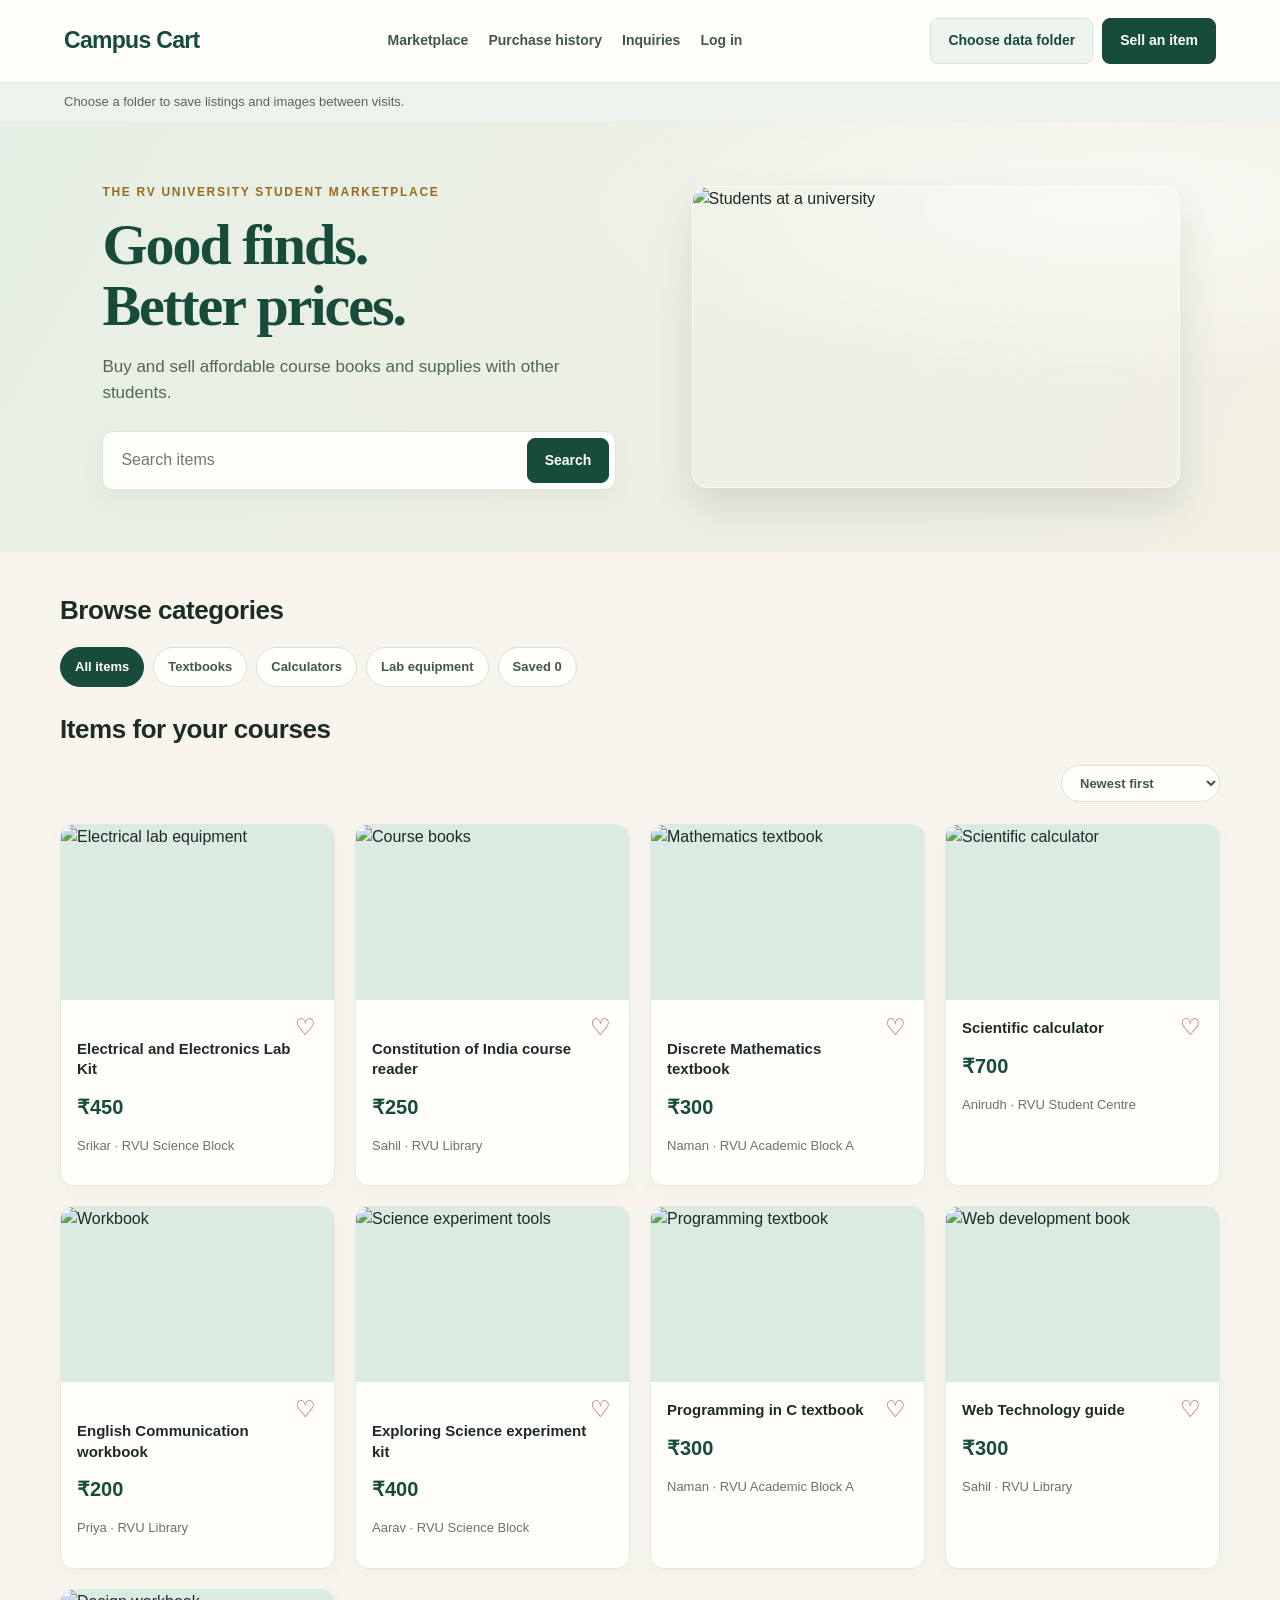
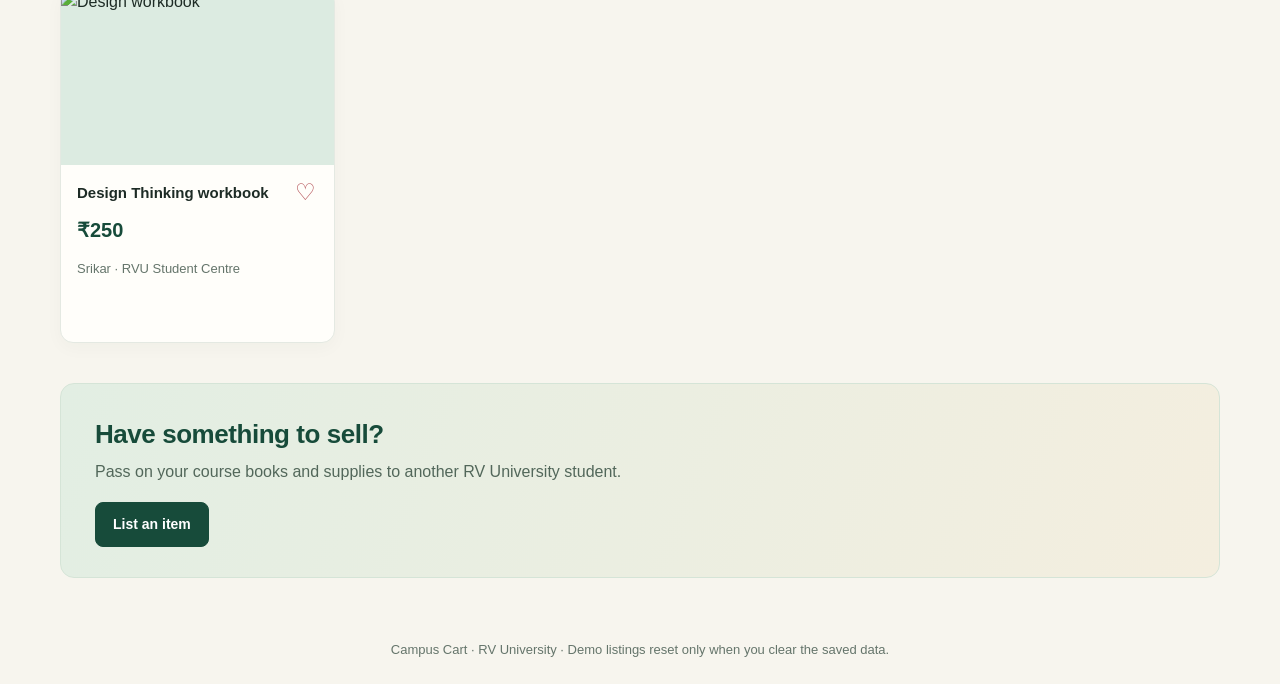
==== commit 85164d6d: "Add marketplace profile and inquiry pages Co-authored-by: Copilot App <223556219+Copilot@users.norep" ====
--- a/index.html
+++ b/index.html
@@ -1,185 +1,284 @@
 <!doctype html>
 <html lang="en">
 <head>
-  <meta charset="UTF-8">
+  <!-- Set the page encoding and screen size for the browser. -->
+  <meta charset="utf-8">
   <meta name="viewport" content="width=device-width, initial-scale=1">
+  <!-- Give this page a useful browser-tab title. -->
   <title>Campus Cart | RV University</title>
-  <link href="https://cdn.jsdelivr.net/npm/bootstrap@5.3.8/dist/css/bootstrap.min.css" rel="stylesheet">
-  <style>
-    /* Change these colors to update the page theme. */
-    :root { --green: #24513c; --pale: #edf2e8; --ink: #26332b; }
-    body { margin: 0; background: #fafaf6; color: var(--ink); font-family: Arial, sans-serif; }
-    header, footer { padding: 18px 5%; background: white; }
-    header { display: flex; justify-content: space-between; align-items: center; border-bottom: 1px solid #e4e9e1; }
-    h1, h2, p { margin-top: 0; }
-    h1 { font-size: 46px; }
-    h2 { font-size: 26px; }
-    button, input, select, textarea { font: inherit; }
-    button { cursor: pointer; }
-    .brand { color: var(--green); font-size: 23px; font-weight: bold; text-decoration: none; }
-    .button { padding: 10px 16px; border: 0; border-radius: 6px; background: var(--green); color: white; }
-    .hero { display: flex; justify-content: space-between; align-items: center; gap: 30px; padding: 60px 8%; background: var(--pale); }
-    .hero-copy { max-width: 520px; }
-    .hero p { line-height: 1.6; }
-    .hero img { width: 40%; height: 260px; object-fit: cover; border-radius: 12px; }
-    .search { display: flex; gap: 8px; margin-top: 20px; }
-    .search input { flex: 1; padding: 12px; border: 1px solid #ccd5ca; border-radius: 6px; }
-    main { max-width: 1100px; margin: auto; padding: 40px 20px; }
-    .category-buttons, .filters { display: flex; gap: 10px; margin: 18px 0; }
-    .category-buttons button, .filters button { padding: 9px 14px; border: 1px solid #cad4c8; border-radius: 20px; background: white; }
-    .category-buttons button.active, .filters button.active { background: var(--green); color: white; }
-    .listing-grid { display: grid; grid-template-columns: repeat(3, 1fr); gap: 18px; }
-    .listing { overflow: hidden; border: 1px solid #e1e6df; border-radius: 10px; background: white; }
-    .listing img { display: block; width: 100%; height: 170px; object-fit: cover; }
-    .listing-info { padding: 14px; }
-    .listing-info button.title { padding: 0; border: 0; background: none; color: var(--ink); font-weight: bold; text-align: left; }
-    .price { margin: 10px 0; color: var(--green); font-size: 20px; font-weight: bold; }
-    .seller { color: #68746a; font-size: 14px; }
-    .save { float: right; border: 0; background: none; color: #a44; font-size: 20px; }
-    .banner { margin-top: 40px; padding: 28px; border-radius: 10px; background: var(--pale); }
-    [hidden] { display: none !important; }
-    .modal { position: fixed; inset: 0; z-index: 5; display: grid; place-items: center; padding: 20px; background: #0008; }
-    .modal-box { position: relative; width: min(600px, 100%); max-height: 90vh; overflow: auto; padding: 28px; border-radius: 10px; background: white; }
-    .modal-box img { width: 100%; max-height: 260px; object-fit: cover; }
-    .close { position: absolute; top: 10px; right: 12px; border: 0; background: none; font-size: 24px; }
-    .sell-form label { display: block; margin-top: 12px; font-weight: bold; }
-    .sell-form input, .sell-form select, .sell-form textarea { width: 100%; padding: 9px; border: 1px solid #ccd5ca; border-radius: 5px; }
-    .sell-form .button { margin-top: 16px; }
-    footer { color: #68746a; text-align: center; }
-  </style>
+  <!-- Load the one shared stylesheet used by every page. -->
+  <link href="src/style.css" rel="stylesheet">
 </head>
-<body>
-  <!-- Page header -->
-  <header>
-    <a class="brand" href="#">Campus Cart</a>
-    <span>RV University</span>
-    <div><button class="button" id="saved-button">Saved <span id="saved-count"></span></button> <button class="button open-sell">Sell an item</button></div>
+<!-- Tell the shared JavaScript that this is the marketplace page. -->
+<body data-page="home">
+  <!-- Main navigation links the marketplace's separate pages. -->
+  <header class="site-header">
+    <a class="brand" href="index.html">Campus Cart</a>
+    <nav aria-label="Main navigation">
+      <a href="index.html">Marketplace</a>
+      <a href="history.html">Purchase history</a>
+      <a href="inquiries.html">Inquiries</a>
+      <a href="login.html" id="login-link">Log in</a>
+    </nav>
+    <!-- These buttons open folder saving and the sell form. -->
+    <div class="header-actions">
+      <button class="button secondary" id="storage-button" type="button">Choose data folder</button>
+      <button class="button" id="open-sell" type="button">Sell an item</button>
+    </div>
   </header>
-
-  <!-- Search banner -->
+  <!-- JavaScript updates this accessible message after saving. -->
+  <p class="storage-status" id="storage-status" role="status">Choose a folder to save listings and images between visits.</p>
+
+  <!-- Introduce the campus marketplace and provide product search. -->
   <section class="hero">
-    <div class="hero-copy">
-      <p>THE RV UNIVERSITY STUDENT MARKETPLACE</p>
-      <h1>Good finds. Better prices.</h1>
-      <p>Buy and sell affordable books, calculators, and study supplies with other students.</p>
+    <div>
+      <p class="eyebrow">THE RV UNIVERSITY STUDENT MARKETPLACE</p>
+      <h1>Good finds.<br>Better prices.</h1>
+      <p>Buy and sell affordable course books and supplies with other students.</p>
+      <!-- Typing here filters product titles without reloading the page. -->
       <form class="search" id="search-form">
-        <input id="search-input" type="search" placeholder="Search course items" aria-label="Search course items">
-        <button class="button">Search</button>
+        <input id="search-input" type="search" placeholder="Search items" aria-label="Search course items">
+        <button class="button" type="submit">Search</button>
       </form>
     </div>
     <img src="https://images.unsplash.com/photo-1523580494863-6f3031224c94?auto=format&fit=crop&w=900&q=85" alt="Students at a university">
   </section>
 
+  <!-- Main content holds category filters, listings, and the sell invitation. -->
   <main>
-    <!-- Category buttons filter the listings below. -->
     <section>
       <h2>Browse categories</h2>
+      <!-- Each data-category value is used by JavaScript as a filter. -->
       <div class="category-buttons">
         <button class="active" data-category="All items">All items</button>
         <button data-category="Textbooks">Textbooks</button>
         <button data-category="Calculators">Calculators</button>
         <button data-category="Lab equipment">Lab equipment</button>
+        <button id="saved-button" type="button">Saved <span id="saved-count">0</span></button>
       </div>
     </section>
-
-    <!-- Edit each card's title, price, image, and data attributes to change a sample listing. -->
     <section id="listings">
       <h2>Items for your courses</h2>
+      <!-- This menu changes the order of the product cards. -->
       <div class="filters">
-        <button class="active" data-category="All items">All</button>
-        <button data-category="Textbooks">Textbooks</button>
-        <button data-category="Calculators">Calculators</button>
-        <button data-category="Lab equipment">Lab equipment</button>
-        <select id="sort"><option value="newest">Newest first</option><option value="low">Price: low to high</option><option value="high">Price: high to low</option></select>
+        <select id="sort" aria-label="Sort items">
+          <option value="newest">Newest first</option>
+          <option value="low">Price: low to high</option>
+          <option value="high">Price: high to low</option>
+        </select>
       </div>
 
+      <!-- Edit these sample cards to change the course items. Each data-* value is used by search, filters, and details. -->
       <div class="listing-grid" id="listing-grid">
-        <!-- CS1111: Basic Electrical and Electronics Engineering -->
-        <article class="listing" data-title="Electrical and Electronics Lab Kit" data-category="Lab equipment" data-price="450" data-date="1" data-seller="Srikar" data-place="Science Block" data-description="Breadboard, jumper wires, LEDs, and resistors for electrical engineering practicals." data-image="https://images.unsplash.com/photo-1581092334651-ddf26d9a09d0?auto=format&fit=crop&w=700&q=80">
+        <!-- Sample listing: change the values here to edit this item. -->
+        <article class="listing"
+          data-title="Electrical and Electronics Lab Kit"
+          data-category="Lab equipment"
+          data-price="450"
+          data-date="1"
+          data-seller="Srikar"
+          data-place="Science Block"
+          data-description="Breadboard, jumper wires, LEDs, and resistors for electrical engineering practicals."
+          data-image="https://images.unsplash.com/photo-1581092334651-ddf26d9a09d0?auto=format&fit=crop&w=700&q=80">
+          <!-- Add an image and the text/details button to each listing card. -->
           <img src="https://images.unsplash.com/photo-1581092334651-ddf26d9a09d0?auto=format&fit=crop&w=700&q=80" alt="Electrical lab equipment">
-          <div class="listing-info"><button class="save">♡</button><button class="title details">Electrical and Electronics Lab Kit</button><p class="price">₹450</p><p class="seller">Srikar · RVU Science Block</p></div>
-        </article>
-        <!-- CS1928: Constitution of India and Professional Ethics -->
-        <article class="listing" data-title="Constitution of India course reader" data-category="Textbooks" data-price="250" data-date="2" data-seller="Sahil" data-place="RVU Library" data-description="Course reader for the Constitution of India and Professional Ethics." data-image="https://images.unsplash.com/photo-1497633762265-9d179a990aa6?auto=format&fit=crop&w=700&q=80">
+          <div class="listing-info">
+            <button class="save" type="button" aria-label="Save item">♡</button>
+            <button class="title details" type="button">Electrical and Electronics Lab Kit</button>
+            <p class="price">₹450</p>
+            <p class="seller">Srikar · RVU Science Block</p>
+          </div>
+        </article>
+        <!-- Sample listing: change the values here to edit this item. -->
+        <article class="listing"
+          data-title="Constitution of India course reader"
+          data-category="Textbooks"
+          data-price="250"
+          data-date="2"
+          data-seller="Sahil"
+          data-place="RVU Library"
+          data-description="Course reader for the Constitution of India and Professional Ethics."
+          data-image="https://images.unsplash.com/photo-1497633762265-9d179a990aa6?auto=format&fit=crop&w=700&q=80">
           <img src="https://images.unsplash.com/photo-1497633762265-9d179a990aa6?auto=format&fit=crop&w=700&q=80" alt="Course books">
-          <div class="listing-info"><button class="save">♡</button><button class="title details">Constitution of India course reader</button><p class="price">₹250</p><p class="seller">Sahil · RVU Library</p></div>
-        </article>
-        <!-- CS1812: Discrete Mathematics and Set Theory -->
-        <article class="listing" data-title="Discrete Mathematics textbook" data-category="Textbooks" data-price="300" data-date="3" data-seller="Naman" data-place="Academic Block A" data-description="Used textbook with worked examples for discrete mathematics and set theory." data-image="https://images.unsplash.com/photo-1512820790803-83ca734da794?auto=format&fit=crop&w=700&q=80">
+          <div class="listing-info">
+            <button class="save" type="button" aria-label="Save item">♡</button>
+            <button class="title details" type="button">Constitution of India course reader</button>
+            <p class="price">₹250</p>
+            <p class="seller">Sahil · RVU Library</p>
+          </div>
+        </article>
+        <!-- Sample listing: change the values here to edit this item. -->
+        <article class="listing"
+          data-title="Discrete Mathematics textbook"
+          data-category="Textbooks"
+          data-price="300"
+          data-date="3"
+          data-seller="Naman"
+          data-place="Academic Block A"
+          data-description="Used textbook with worked examples for discrete mathematics and set theory."
+          data-image="https://images.unsplash.com/photo-1512820790803-83ca734da794?auto=format&fit=crop&w=700&q=80">
           <img src="https://images.unsplash.com/photo-1512820790803-83ca734da794?auto=format&fit=crop&w=700&q=80" alt="Mathematics textbook">
-          <div class="listing-info"><button class="save">♡</button><button class="title details">Discrete Mathematics textbook</button><p class="price">₹300</p><p class="seller">Naman · RVU Academic Block A</p></div>
-        </article>
-        <!-- Calculator for mathematics and engineering courses -->
-        <article class="listing" data-title="Scientific calculator" data-category="Calculators" data-price="700" data-date="4" data-seller="Anirudh" data-place="Student Centre" data-description="Working scientific calculator for maths exercises and engineering calculations." data-image="https://images.unsplash.com/photo-1587145820266-a5951ee6f620?auto=format&fit=crop&w=700&q=80">
+          <div class="listing-info">
+            <button class="save" type="button" aria-label="Save item">♡</button>
+            <button class="title details" type="button">Discrete Mathematics textbook</button>
+            <p class="price">₹300</p>
+            <p class="seller">Naman · RVU Academic Block A</p>
+          </div>
+        </article>
+        <!-- Sample listing: change the values here to edit this item. -->
+        <article class="listing"
+          data-title="Scientific calculator"
+          data-category="Calculators"
+          data-price="700"
+          data-date="4"
+          data-seller="Anirudh"
+          data-place="Student Centre"
+          data-description="Working scientific calculator for maths exercises and engineering calculations."
+          data-image="https://images.unsplash.com/photo-1587145820266-a5951ee6f620?auto=format&fit=crop&w=700&q=80">
           <img src="https://images.unsplash.com/photo-1587145820266-a5951ee6f620?auto=format&fit=crop&w=700&q=80" alt="Scientific calculator">
-          <div class="listing-info"><button class="save">♡</button><button class="title details">Scientific calculator</button><p class="price">₹700</p><p class="seller">Anirudh · RVU Student Centre</p></div>
-        </article>
-        <!-- CS1927: English Communication -->
-        <article class="listing" data-title="English Communication workbook" data-category="Textbooks" data-price="200" data-date="5" data-seller="Priya" data-place="RVU Library" data-description="Workbook with writing, presentation, and discussion exercises." data-image="https://images.unsplash.com/photo-1544947950-fa07a98d237f?auto=format&fit=crop&w=700&q=80">
+          <div class="listing-info">
+            <button class="save" type="button" aria-label="Save item">♡</button>
+            <button class="title details" type="button">Scientific calculator</button>
+            <p class="price">₹700</p>
+            <p class="seller">Anirudh · RVU Student Centre</p>
+          </div>
+        </article>
+        <!-- Sample listing: change the values here to edit this item. -->
+        <article class="listing"
+          data-title="English Communication workbook"
+          data-category="Textbooks"
+          data-price="200"
+          data-date="5"
+          data-seller="Priya"
+          data-place="RVU Library"
+          data-description="Workbook with writing, presentation, and discussion exercises."
+          data-image="https://images.unsplash.com/photo-1544947950-fa07a98d237f?auto=format&fit=crop&w=700&q=80">
           <img src="https://images.unsplash.com/photo-1544947950-fa07a98d237f?auto=format&fit=crop&w=700&q=80" alt="Workbook">
-          <div class="listing-info"><button class="save">♡</button><button class="title details">English Communication workbook</button><p class="price">₹200</p><p class="seller">Priya · RVU Library</p></div>
-        </article>
-        <!-- CS1806: Exploring Science -->
-        <article class="listing" data-title="Exploring Science experiment kit" data-category="Lab equipment" data-price="400" data-date="6" data-seller="Aarav" data-place="Science Block" data-description="Reusable magnifier and measuring tools for science activities." data-image="https://images.unsplash.com/photo-1532094349884-543bc11b234d?auto=format&fit=crop&w=700&q=80">
+          <div class="listing-info">
+            <button class="save" type="button" aria-label="Save item">♡</button>
+            <button class="title details" type="button">English Communication workbook</button>
+            <p class="price">₹200</p>
+            <p class="seller">Priya · RVU Library</p>
+          </div>
+        </article>
+        <!-- Sample listing: change the values here to edit this item. -->
+        <article class="listing"
+          data-title="Exploring Science experiment kit"
+          data-category="Lab equipment"
+          data-price="400"
+          data-date="6"
+          data-seller="Aarav"
+          data-place="Science Block"
+          data-description="Reusable magnifier and measuring tools for science activities."
+          data-image="https://images.unsplash.com/photo-1532094349884-543bc11b234d?auto=format&fit=crop&w=700&q=80">
           <img src="https://images.unsplash.com/photo-1532094349884-543bc11b234d?auto=format&fit=crop&w=700&q=80" alt="Science experiment tools">
-          <div class="listing-info"><button class="save">♡</button><button class="title details">Exploring Science experiment kit</button><p class="price">₹400</p><p class="seller">Aarav · RVU Science Block</p></div>
-        </article>
-        <!-- CS1003: Programming in C -->
-        <article class="listing" data-title="Programming in C textbook" data-category="Textbooks" data-price="300" data-date="7" data-seller="Naman" data-place="Academic Block A" data-description="Beginner C programming book covering functions, arrays, and pointers." data-image="https://images.unsplash.com/photo-1497633762265-9d179a990aa6?auto=format&fit=crop&w=700&q=80">
+          <div class="listing-info">
+            <button class="save" type="button" aria-label="Save item">♡</button>
+            <button class="title details" type="button">Exploring Science experiment kit</button>
+            <p class="price">₹400</p>
+            <p class="seller">Aarav · RVU Science Block</p>
+          </div>
+        </article>
+        <!-- Sample listing: change the values here to edit this item. -->
+        <article class="listing"
+          data-title="Programming in C textbook"
+          data-category="Textbooks"
+          data-price="300"
+          data-date="7"
+          data-seller="Naman"
+          data-place="Academic Block A"
+          data-description="Beginner C programming book covering functions, arrays, and pointers."
+          data-image="https://images.unsplash.com/photo-1497633762265-9d179a990aa6?auto=format&fit=crop&w=700&q=80">
           <img src="https://images.unsplash.com/photo-1497633762265-9d179a990aa6?auto=format&fit=crop&w=700&q=80" alt="Programming textbook">
-          <div class="listing-info"><button class="save">♡</button><button class="title details">Programming in C textbook</button><p class="price">₹300</p><p class="seller">Naman · RVU Academic Block A</p></div>
-        </article>
-        <!-- CS1309: Web Technology -->
-        <article class="listing" data-title="Web Technology guide" data-category="Textbooks" data-price="300" data-date="8" data-seller="Sahil" data-place="RVU Library" data-description="A guide to HTML, CSS, and JavaScript for Web Technology." data-image="https://images.unsplash.com/photo-1512820790803-83ca734da794?auto=format&fit=crop&w=700&q=80">
+          <div class="listing-info">
+            <button class="save" type="button" aria-label="Save item">♡</button>
+            <button class="title details" type="button">Programming in C textbook</button>
+            <p class="price">₹300</p>
+            <p class="seller">Naman · RVU Academic Block A</p>
+          </div>
+        </article>
+        <!-- Sample listing: change the values here to edit this item. -->
+        <article class="listing"
+          data-title="Web Technology guide"
+          data-category="Textbooks"
+          data-price="300"
+          data-date="8"
+          data-seller="Sahil"
+          data-place="RVU Library"
+          data-description="A guide to HTML, CSS, and JavaScript for Web Technology."
+          data-image="https://images.unsplash.com/photo-1512820790803-83ca734da794?auto=format&fit=crop&w=700&q=80">
           <img src="https://images.unsplash.com/photo-1512820790803-83ca734da794?auto=format&fit=crop&w=700&q=80" alt="Web development book">
-          <div class="listing-info"><button class="save">♡</button><button class="title details">Web Technology guide</button><p class="price">₹300</p><p class="seller">Sahil · RVU Library</p></div>
-        </article>
-        <!-- CS1929: Structured Innovation and Design Thinking -->
-        <article class="listing" data-title="Design Thinking workbook" data-category="Textbooks" data-price="250" data-date="9" data-seller="Srikar" data-place="Student Centre" data-description="Workbook for brainstorming, prototyping, and design thinking activities." data-image="https://images.unsplash.com/photo-1544947950-fa07a98d237f?auto=format&fit=crop&w=700&q=80">
+          <div class="listing-info">
+            <button class="save" type="button" aria-label="Save item">♡</button>
+            <button class="title details" type="button">Web Technology guide</button>
+            <p class="price">₹300</p>
+            <p class="seller">Sahil · RVU Library</p>
+          </div>
+        </article>
+        <!-- Sample listing: change the values here to edit this item. -->
+        <article class="listing"
+          data-title="Design Thinking workbook"
+          data-category="Textbooks"
+          data-price="250"
+          data-date="9"
+          data-seller="Srikar"
+          data-place="Student Centre"
+          data-description="Workbook for brainstorming, prototyping, and design thinking activities."
+          data-image="https://images.unsplash.com/photo-1544947950-fa07a98d237f?auto=format&fit=crop&w=700&q=80">
           <img src="https://images.unsplash.com/photo-1544947950-fa07a98d237f?auto=format&fit=crop&w=700&q=80" alt="Design workbook">
-          <div class="listing-info"><button class="save">♡</button><button class="title details">Design Thinking workbook</button><p class="price">₹250</p><p class="seller">Srikar · RVU Student Centre</p></div>
+          <div class="listing-info">
+            <button class="save" type="button" aria-label="Save item">♡</button>
+            <button class="title details" type="button">Design Thinking workbook</button>
+            <p class="price">₹250</p>
+            <p class="seller">Srikar · RVU Student Centre</p>
+          </div>
         </article>
       </div>
+      <!-- JavaScript shows this when all filters return zero cards. -->
       <p id="empty-message" hidden>No items found. Try a different search or category.</p>
     </section>
-
+    <!-- Encourage students to open the listing form. -->
     <section class="banner">
       <h2>Have something to sell?</h2>
       <p>Pass on your course books and supplies to another RV University student.</p>
-      <button class="button open-sell">List an item</button>
+      <button class="button" id="open-sell-bottom" type="button">List an item</button>
     </section>
   </main>
 
-  <!-- The details box is filled when a listing title is clicked. -->
+  <!-- This dialog displays an item and demo-only purchase/inquiry actions. -->
   <div class="modal" id="details-modal" hidden>
-    <div class="modal-box">
-      <button class="close" data-close="details-modal">×</button>
+    <section class="modal-box">
+      <button class="close" data-close="details-modal" type="button">×</button>
       <img id="detail-image" alt="">
       <h2 id="detail-title"></h2><p id="detail-price" class="price"></p>
       <p id="detail-description"></p><p id="detail-seller" class="seller"></p>
-      <a class="button" id="contact-link">Contact seller</a>
-    </div>
+      <button class="button" id="record-purchase" type="button">Record as purchased</button>
+      <a class="button secondary" id="ask-about-item" href="inquiries.html">Send an inquiry</a>
+      <p class="note">Demo only: this does not process a payment or confirm a real purchase.</p>
+    </section>
   </div>
 
-  <!-- Change the sell form fields here. New listings only stay until refresh. -->
+  <!-- This dialog collects information for a new student listing. -->
   <div class="modal" id="sell-modal" hidden>
-    <div class="modal-box">
-      <button class="close" data-close="sell-modal">×</button>
+    <section class="modal-box">
+      <button class="close" data-close="sell-modal" type="button">×</button>
       <h2>List an item</h2>
-      <form class="sell-form" id="sell-form">
+      <form class="form" id="sell-form">
         <label>Item name<input name="title" required></label>
         <label>Price in rupees<input name="price" type="number" min="1" required></label>
         <label>Category<select name="category"><option>Textbooks</option><option>Calculators</option><option>Lab equipment</option></select></label>
         <label>Your name<input name="seller" required></label>
         <label>Campus meetup spot<input name="place" required></label>
         <label>Item details<textarea name="description" required></textarea></label>
-        <label>Photo<input name="photo" type="file" accept="image/*"></label>
-        <button class="button">Post listing</button>
+        <!-- The selected photo is previewed here before posting the listing. -->
+        <label>Item photo<input name="photo" type="file" accept="image/*"></label>
+        <img id="photo-preview" class="preview" alt="Selected item preview" hidden>
+        <button class="button" type="submit">Post listing</button>
       </form>
-    </div>
+    </section>
   </div>
-
-  <footer>Campus Cart · Made for RV University students · Listings reset when the page is refreshed.</footer>
-  <script src="src/main.js"></script>
+  <footer>Campus Cart · RV University · Demo listings reset only when you clear the saved data.</footer>
+  <!-- Load shared page behavior after the HTML controls are ready. -->
+  <script src="src/app.js"></script>
 </body>
 </html>
--- a/src/style.css
+++ b/src/style.css
@@ -0,0 +1,525 @@
+/* Keep the small color palette easy to change in one place. */
+:root {
+  --forest: #174b3a; /* Main university green for buttons and links. */
+  --forest-dark: #10392c; /* Darker green for hover and contrast. */
+  --leaf: #dcebe1; /* Light green for soft background areas. */
+  --cream: #f7f5ee; /* Warm page background instead of plain white. */
+  --ink: #1d2b25; /* Main text color. */
+  --muted: #65756b; /* Secondary text color. */
+  --line: #e4e9e2; /* Fine borders around cards and controls. */
+  --gold: #d59a3d; /* Small accent color for prices and highlights. */
+  --shadow: 0 16px 40px #173a2b12; /* Soft shadow used on raised cards. */
+}
+
+/* Give the whole page a calm, warm campus-market feel. */
+body {
+  margin: 0; /* Remove the browser's default outside spacing. */
+  background: var(--cream); /* Use the shared warm background color. */
+  color: var(--ink); /* Make normal text dark and easy to read. */
+  font-family: "Segoe UI", Arial, sans-serif; /* Use fonts already on the computer. */
+  line-height: 1.55; /* Give paragraphs room to breathe. */
+}
+
+/* Make form controls match the page's chosen typeface. */
+button, input, select, textarea {
+  font: inherit; /* Use the same font and size as surrounding text. */
+}
+
+/* Show a pointer when a button can be clicked. */
+button {
+  cursor: pointer; /* Give a familiar clickable cursor. */
+}
+
+/* Keep keyboard users aware of the currently focused control. */
+:focus-visible {
+  outline: 3px solid #d59a3d; /* Add a high-contrast keyboard focus ring. */
+  outline-offset: 3px; /* Separate the ring slightly from the control. */
+}
+
+/* Make the hidden attribute reliably hide dialogs and empty previews. */
+[hidden] {
+  display: none !important; /* Prevent layout rules from overriding hidden. */
+}
+
+/* Keep the main navigation visible and neatly spaced. */
+.site-header {
+  display: flex; /* Place the brand, links, and buttons in one row. */
+  flex-wrap: wrap; /* Let header groups move instead of colliding. */
+  align-items: center; /* Vertically align the header contents. */
+  justify-content: space-between; /* Spread the groups across the header. */
+  gap: 24px; /* Keep the groups from touching. */
+  padding: 18px 5%; /* Add comfortable space around the header. */
+  background: #fffefa; /* Use a soft white surface for the navigation. */
+  border-bottom: 1px solid var(--line); /* Separate navigation from page content. */
+  box-shadow: 0 5px 20px #173a2b08; /* Give the top bar a very light lift. */
+}
+
+/* Make the site name look like a clear wordmark. */
+.brand {
+  color: var(--forest); /* Use the university green for the brand. */
+  font-size: 23px; /* Make the wordmark larger than navigation links. */
+  font-weight: 800; /* Give the wordmark a confident weight. */
+  letter-spacing: -0.7px; /* Tighten the letters slightly. */
+  text-decoration: none; /* Remove the default link underline. */
+  white-space: nowrap; /* Keep the brand on one line. */
+}
+
+/* Lay out the page links in a horizontal row. */
+.site-header nav {
+  display: flex; /* Place each navigation link side by side. */
+  flex-wrap: wrap; /* Let links wrap when the header has less room. */
+  align-items: center; /* Align links along the same center line. */
+  gap: 20px; /* Add space between links. */
+}
+
+/* Style links so their color and underline respond to interaction. */
+.site-header nav a {
+  color: #43584c; /* Keep navigation clear but less bold than buttons. */
+  font-size: 14px; /* Keep links compact inside the header. */
+  font-weight: 600; /* Make links easy to scan. */
+  text-decoration: none; /* Remove default link underlines. */
+  transition: color 160ms ease; /* Smooth out the hover color change. */
+  white-space: nowrap; /* Keep short navigation labels together. */
+}
+
+/* Highlight a link while the pointer is over it. */
+.site-header nav a:hover {
+  color: var(--forest); /* Use stronger green on hover. */
+  text-decoration: underline; /* Reinforce that the link is interactive. */
+  text-underline-offset: 4px; /* Keep the underline away from the letters. */
+}
+
+/* Group header buttons without pushing them together. */
+.header-actions {
+  display: flex; /* Place header buttons side by side. */
+  flex-wrap: wrap; /* Keep buttons from forcing the header wider. */
+  gap: 9px; /* Leave a small space between buttons. */
+}
+
+/* Provide a consistent style for the main action buttons. */
+.button {
+  display: inline-flex; /* Center the label in the button. */
+  align-items: center; /* Center button text vertically. */
+  justify-content: center; /* Center button text horizontally. */
+  padding: 11px 17px; /* Make the button comfortable to click. */
+  border: 1px solid var(--forest); /* Define the button edge clearly. */
+  border-radius: 8px; /* Give controls a polished rounded shape. */
+  background: var(--forest); /* Use the main green button color. */
+  color: white; /* Keep button text legible. */
+  font-size: 14px; /* Keep labels neat and compact. */
+  font-weight: 700; /* Make action labels stand out. */
+  text-decoration: none; /* Remove link underline when a link is a button. */
+  white-space: nowrap; /* Keep button labels readable on one line. */
+  transition: background 160ms ease, transform 160ms ease, box-shadow 160ms ease; /* Smooth the button hover. */
+}
+
+/* Make the main button feel responsive when hovered. */
+.button:hover {
+  transform: translateY(-1px); /* Lift the button a tiny amount. */
+  background: var(--forest-dark); /* Darken the button for hover feedback. */
+  box-shadow: 0 7px 16px #174b3a24; /* Add a soft hover shadow. */
+}
+
+/* Use a light style for secondary actions. */
+.button.secondary {
+  border-color: #d6e2d9; /* Soften the border on secondary buttons. */
+  background: #eef4ee; /* Use a pale green button background. */
+  color: var(--forest); /* Keep secondary button labels green. */
+}
+
+/* Keep the secondary hover color subtle. */
+.button.secondary:hover {
+  background: #e2eee5; /* Darken the pale background slightly. */
+}
+
+/* Make storage instructions noticeable but not distracting. */
+.storage-status {
+  margin: 0; /* Remove default paragraph margins. */
+  padding: 9px 5%; /* Line up text with the header content. */
+  background: #edf3ec; /* Separate status from the main page. */
+  color: #52675a; /* Use a softer green-gray for help text. */
+  font-size: 13px; /* Keep the status message compact. */
+}
+
+/* Create a large editorial hero area for the marketplace. */
+.hero {
+  display: grid; /* Put the headline and image in balanced columns. */
+  grid-template-columns: minmax(0, 1.05fr) minmax(0, 0.95fr); /* Let each column shrink without overflowing. */
+  align-items: center; /* Vertically center hero text and image. */
+  justify-content: space-between; /* Give both sides their own space. */
+  gap: 52px; /* Keep the text away from the photo. */
+  padding: 62px max(8%, calc((100% - 1120px) / 2)); /* Align hero content with the page center. */
+  background: radial-gradient(ellipse at 85% 20%, #ffffffa8, transparent 37%), linear-gradient(120deg, #e6efe5, #f3efe3); /* Add gentle depth without images or libraries. */
+}
+
+/* Keep the hero text column a comfortable width. */
+.hero > div {
+  max-width: 550px; /* Stop long text from becoming too wide. */
+  min-width: 0; /* Allow the text column to shrink with the available space. */
+}
+
+/* Crop the campus photo neatly inside the second hero column. */
+.hero > img {
+  width: 100%; /* Fill the image column without overflowing it. */
+  height: 300px; /* Give the hero image a strong visual presence. */
+  border: 1px solid #ffffffa8; /* Add a soft edge around the photo. */
+  border-radius: 15px; /* Match the rounded product cards. */
+  box-shadow: 0 18px 40px #173a2b20; /* Lift the image gently from the background. */
+  object-fit: cover; /* Crop the photo instead of stretching it. */
+}
+
+/* Style the small heading above the main headline. */
+.eyebrow {
+  margin: 0 0 14px; /* Keep the label close to the headline. */
+  color: #9a6b22; /* Use the warm accent color. */
+  font-size: 12px; /* Make it smaller than body copy. */
+  font-weight: 800; /* Make the label easy to notice. */
+  letter-spacing: 1.7px; /* Give the uppercase label an editorial feel. */
+}
+
+/* Set a strong headline with compact spacing. */
+.hero h1 {
+  margin: 0; /* Remove default heading spacing. */
+  color: var(--forest); /* Use the brand green for the headline. */
+  font-family: Georgia, "Times New Roman", serif; /* Add a classic editorial contrast. */
+  font-size: clamp(36px, 5vw, 58px); /* Keep the headline bold but let it fit the column. */
+  font-weight: 700; /* Keep the headline bold. */
+  letter-spacing: -2px; /* Tighten the large headline lettering. */
+  line-height: 1.04; /* Keep its two lines close together. */
+}
+
+/* Style the supporting hero sentence. */
+.hero p:not(.eyebrow) {
+  max-width: 460px; /* Keep the sentence readable. */
+  margin: 18px 0 24px; /* Separate the text from headline and search. */
+  color: #52675a; /* Use a softer color than the headline. */
+  font-size: 17px; /* Make the introduction slightly larger. */
+}
+
+/* Put the search box and button together. */
+.search {
+  display: flex; /* Keep input and button in one row. */
+  gap: 9px; /* Separate the input from its submit button. */
+  max-width: 500px; /* Match the width to the text column. */
+  padding: 6px; /* Give the search controls a framed area. */
+  border: 1px solid #dce5dc; /* Outline the complete search control. */
+  border-radius: 11px; /* Round the search frame. */
+  background: #fffefa; /* Keep the input area light and clear. */
+  box-shadow: 0 10px 24px #173a2b0d; /* Add a quiet raised effect. */
+}
+
+/* Let the search text field use the remaining space. */
+.search input {
+  flex: 1; /* Expand the input to fill the search frame. */
+  min-width: 0; /* Let the input shrink without making the page wider. */
+  padding: 10px 12px; /* Add space inside the text box. */
+  border: 0; /* Let the outer search frame provide the border. */
+  border-radius: 7px; /* Match the other rounded controls. */
+  background: transparent; /* Blend the input into its frame. */
+  color: var(--ink); /* Use the main text color. */
+}
+
+/* Keep page content centered and readable. */
+main {
+  max-width: 1160px; /* Set a comfortable maximum content width. */
+  margin: 0 auto; /* Center the main content horizontally. */
+  padding: 38px 28px; /* Add space inside the main content area. */
+}
+
+/* Use consistent heading colors and letter shapes. */
+h1, h2, h3 {
+  color: var(--ink); /* Keep headings dark for strong contrast. */
+  letter-spacing: -0.45px; /* Slightly tighten heading text. */
+}
+
+/* Set a clean size for section headings. */
+h2 {
+  margin: 0; /* Remove browser heading margins. */
+  font-size: 26px; /* Separate section titles from body text. */
+}
+
+/* Arrange category and sort controls with even spacing. */
+.category-buttons, .filters {
+  display: flex; /* Lay controls out in a row. */
+  flex-wrap: wrap; /* Let controls wrap when space is limited. */
+  gap: 9px; /* Keep consistent spacing between controls. */
+  margin: 16px 0 22px; /* Separate controls from headings and cards. */
+}
+
+/* Give filter controls a shared shape and readable size. */
+.category-buttons button, .filters button, .filters select {
+  padding: 9px 14px; /* Add click space around control labels. */
+  border: 1px solid #d9e1d8; /* Use a light outline around the controls. */
+  border-radius: 999px; /* Make category choices pill-shaped. */
+  background: #fffefa; /* Keep controls light against the page. */
+  color: #42584b; /* Use calm green text. */
+  font-size: 13px; /* Keep controls smaller than section headings. */
+  font-weight: 650; /* Make short labels readable. */
+  transition: background 150ms ease, color 150ms ease, border 150ms ease; /* Smooth selected and hover changes. */
+}
+
+/* Emphasize the selected category. */
+.category-buttons button.active {
+  border-color: var(--forest); /* Match border to selected background. */
+  background: var(--forest); /* Show which category is selected. */
+  color: white; /* Keep selected text readable. */
+}
+
+/* Add a small visual response when a category is hovered. */
+.category-buttons button:not(.active):hover {
+  border-color: #a9c1ae; /* Give the hovered category more definition. */
+  background: #eef4ee; /* Tint the hovered category. */
+}
+
+/* Align the sort dropdown with the right edge of its filter area. */
+.filters {
+  justify-content: flex-end; /* Place sorting controls at the right. */
+}
+
+/* Make the item cards form a neat three-column grid. */
+.listing-grid {
+  display: grid; /* Use a grid for consistent card alignment. */
+  grid-template-columns: repeat(auto-fit, minmax(250px, 1fr)); /* Fit as many readable product cards as possible. */
+  gap: 20px; /* Leave comfortable space between cards. */
+}
+
+/* Make each listing look like a distinct product card. */
+.listing {
+  overflow: hidden; /* Keep images inside the rounded card corners. */
+  border: 1px solid var(--line); /* Outline each listing. */
+  border-radius: 13px; /* Give the card a softer shape. */
+  background: #fffefa; /* Use a warm white card surface. */
+  box-shadow: 0 5px 18px #173a2b08; /* Add a subtle resting shadow. */
+  transition: transform 180ms ease, box-shadow 180ms ease, border 180ms ease; /* Smooth card hover effects. */
+}
+
+/* Lift a card slightly when the pointer is over it. */
+.listing:hover {
+  transform: translateY(-4px); /* Raise the card to show it is interactive. */
+  border-color: #cfdbd0; /* Slightly darken the card outline. */
+  box-shadow: var(--shadow); /* Increase the card's shadow. */
+}
+
+/* Make listing photos fill the top part of each card. */
+.listing > img {
+  display: block; /* Remove a small baseline gap below images. */
+  width: 100%; /* Stretch the image across the card. */
+  height: 175px; /* Keep image heights consistent. */
+  object-fit: cover; /* Fill the frame without stretching the image. */
+  background: var(--leaf); /* Show a gentle fallback while an image loads. */
+}
+
+/* Add space around each listing's title, price, and seller. */
+.listing-info {
+  min-height: 145px; /* Align card text areas despite different titles. */
+  padding: 16px; /* Give the card information breathing room. */
+}
+
+/* Style the listing title as a text button that opens details. */
+.listing-info .title {
+  max-width: 90%; /* Keep the title away from the save icon. */
+  padding: 0; /* Align title with the card content. */
+  border: 0; /* Avoid a visible button frame. */
+  background: none; /* Blend the button with the card. */
+  color: var(--ink); /* Keep the title readable. */
+  font-size: 15px; /* Make item names easy to scan. */
+  font-weight: 750; /* Emphasize the item name. */
+  line-height: 1.35; /* Keep multi-line titles compact. */
+  text-align: left; /* Align the title with the rest of the card. */
+}
+
+/* Show that the title button can be opened. */
+.listing-info .title:hover {
+  color: var(--forest); /* Color the title green on hover. */
+}
+
+/* Highlight item prices with a small gold accent. */
+.price {
+  margin: 10px 0 5px; /* Keep the price close to the title. */
+  color: var(--forest); /* Keep price readable and aligned with brand. */
+  font-size: 20px; /* Make the price easy to find. */
+  font-weight: 800; /* Give the amount enough emphasis. */
+}
+
+/* Keep seller and helper text visually secondary. */
+.seller, .note {
+  color: var(--muted); /* Use muted text for supporting details. */
+  font-size: 13px; /* Keep details from competing with item titles. */
+}
+
+/* Put the save icon in the top-right of the listing text. */
+.save {
+  float: right; /* Place the heart beside the item title. */
+  padding: 0 2px; /* Keep the icon's clickable area compact. */
+  border: 0; /* Remove the browser's button outline style. */
+  background: none; /* Blend the heart with the card. */
+  color: #b34f55; /* Make the heart recognizable. */
+  font-size: 23px; /* Make the icon easy to click. */
+  line-height: 1; /* Keep the icon aligned with the title. */
+}
+
+/* Create a distinct call-to-action block near the bottom of home. */
+.banner {
+  margin-top: 40px; /* Leave a clear gap after item listings. */
+  padding: 30px 34px; /* Give the callout plenty of internal space. */
+  border: 1px solid #d5e4d7; /* Define the banner edge. */
+  border-radius: 14px; /* Match the card shape. */
+  background: linear-gradient(110deg, #e2eee3, #f4eedf); /* Add a soft green-to-cream blend. */
+}
+
+/* Give the sell callout a stronger title. */
+.banner h2 {
+  margin-bottom: 6px; /* Keep the sentence close to its heading. */
+  color: var(--forest); /* Tie the callout to the university brand. */
+}
+
+/* Separate the callout text from its button. */
+.banner p {
+  margin: 0 0 17px; /* Leave room above the action button. */
+  color: #52675a; /* Use softer text inside the callout. */
+}
+
+/* Style the shared panel used by forms. */
+.panel {
+  margin-top: 28px; /* Separate the panel from the page title. */
+  padding: 28px; /* Make room around the form fields. */
+  border: 1px solid var(--line); /* Outline the panel. */
+  border-radius: 14px; /* Match the listing card corners. */
+  background: #fffefa; /* Use a light panel background. */
+  box-shadow: var(--shadow); /* Lift the panel from the page. */
+}
+
+/* Keep form labels easy to scan. */
+.form label {
+  display: block; /* Put each input beneath its label. */
+  margin: 14px 0; /* Separate one field from the next. */
+  color: #35473c; /* Keep labels darker than helper text. */
+  font-size: 14px; /* Use a readable label size. */
+  font-weight: 700; /* Make each field name distinct. */
+}
+
+/* Give form fields a consistent appearance. */
+.form input, .form select, .form textarea {
+  display: block; /* Place controls on their own row. */
+  width: 100%; /* Align all fields to the same width. */
+  margin-top: 6px; /* Separate field control from its label. */
+  padding: 11px 12px; /* Make fields comfortable to use. */
+  border: 1px solid #d4ddd4; /* Give controls a subtle outline. */
+  border-radius: 8px; /* Match the rounded visual style. */
+  background: #fff; /* Keep editable fields distinct from the panel. */
+  color: var(--ink); /* Keep entered text easy to read. */
+}
+
+/* Make long messages comfortable to type. */
+.form textarea {
+  min-height: 110px; /* Give the message field useful starting height. */
+  resize: vertical; /* Let users make the field taller. */
+}
+
+/* Separate the form's submit action from the last field. */
+.form .button {
+  margin-top: 10px; /* Add room before the form action. */
+}
+
+/* Show a preview of the selected product photo. */
+.preview {
+  display: block; /* Put the image on its own row. */
+  max-width: 260px; /* Keep the preview from taking over the form. */
+  max-height: 190px; /* Limit the preview's height. */
+  margin-top: 12px; /* Add space above the preview. */
+  border: 1px solid var(--line); /* Define the preview edge. */
+  border-radius: 9px; /* Match cards and controls. */
+  object-fit: cover; /* Fill the preview without stretching it. */
+}
+
+/* Center and size the content pages. */
+.page {
+  max-width: 760px; /* Keep forms and lists a readable width. */
+  margin: 42px auto; /* Center the page content with vertical space. */
+  padding: 0 22px; /* Keep text away from the viewport edges. */
+}
+
+/* Style the main heading on secondary pages. */
+.page h1 {
+  margin: 0; /* Remove default heading margins. */
+  color: var(--forest); /* Use brand green for the page title. */
+  font-family: Georgia, "Times New Roman", serif; /* Match the hero heading. */
+  font-size: 38px; /* Make the page title clear. */
+  letter-spacing: -1px; /* Tighten the large title slightly. */
+}
+
+/* Style history and inquiry records as individual cards. */
+.item-row {
+  margin: 13px 0; /* Separate one saved record from another. */
+  padding: 16px 18px; /* Add space around record information. */
+  border: 1px solid var(--line); /* Outline each record. */
+  border-radius: 10px; /* Match the rest of the interface. */
+  background: #fffefa; /* Keep saved information on a bright surface. */
+  box-shadow: 0 5px 18px #173a2b08; /* Add a subtle card effect. */
+}
+
+/* Keep paragraphs inside a saved record compact. */
+.item-row p {
+  margin: 5px 0; /* Avoid overly large paragraph spacing. */
+}
+
+/* Add room before the inquiry history heading. */
+.inquiry-heading {
+  margin-top: 30px; /* Separate the heading from the form above. */
+}
+
+/* Cover the page behind a dialog. */
+.modal {
+  position: fixed; /* Keep the dialog in place while scrolling. */
+  inset: 0; /* Cover the full viewport. */
+  z-index: 5; /* Place the dialog above the page content. */
+  display: grid; /* Make centering the dialog simple. */
+  place-items: center; /* Center the dialog horizontally and vertically. */
+  padding: 24px; /* Keep dialog away from the viewport edge. */
+  background: #10251caa; /* Dim the page behind the dialog. */
+  backdrop-filter: blur(4px); /* Add a subtle focus effect to the backdrop. */
+}
+
+/* Make the dialog readable and scrollable when its content is long. */
+.modal-box {
+  position: relative; /* Anchor the close button inside the dialog. */
+  width: min(600px, 100%); /* Keep the dialog within the viewport. */
+  max-height: 90vh; /* Leave some space above and below. */
+  overflow: auto; /* Scroll the dialog content if needed. */
+  padding: 28px; /* Give dialog content comfortable spacing. */
+  border: 1px solid #ffffffb8; /* Add a soft edge to the panel. */
+  border-radius: 16px; /* Match the rounded card style. */
+  background: #fffefa; /* Keep the dialog content bright. */
+  box-shadow: 0 24px 80px #06160f55; /* Lift the dialog above the page. */
+}
+
+/* Show the selected product photo inside its details dialog. */
+.modal-box > img {
+  width: 100%; /* Fill the dialog width. */
+  max-height: 250px; /* Keep the photo from dominating the dialog. */
+  margin-bottom: 14px; /* Separate the photo from the title. */
+  border-radius: 10px; /* Match the dialog's rounded shape. */
+  object-fit: cover; /* Fill the image frame without distortion. */
+}
+
+/* Place the close control at the dialog's upper-right corner. */
+.close {
+  position: absolute; /* Position relative to the dialog panel. */
+  top: 10px; /* Keep it near the top edge. */
+  right: 14px; /* Keep it near the right edge. */
+  width: 36px; /* Give the control a comfortable target size. */
+  height: 36px; /* Make it a square target. */
+  border: 0; /* Remove the default button border. */
+  border-radius: 50%; /* Make the close control circular. */
+  background: #edf3ec; /* Give the control a soft surface. */
+  color: var(--forest); /* Keep the icon aligned with the brand. */
+  font-size: 24px; /* Make the close symbol easy to see. */
+}
+
+/* Keep the footer understated and centered. */
+footer {
+  padding: 24px; /* Give the footer text breathing room. */
+  color: var(--muted); /* Use a quiet footer color. */
+  font-size: 13px; /* Keep footer information secondary. */
+  text-align: center; /* Center the footer text. */
+}
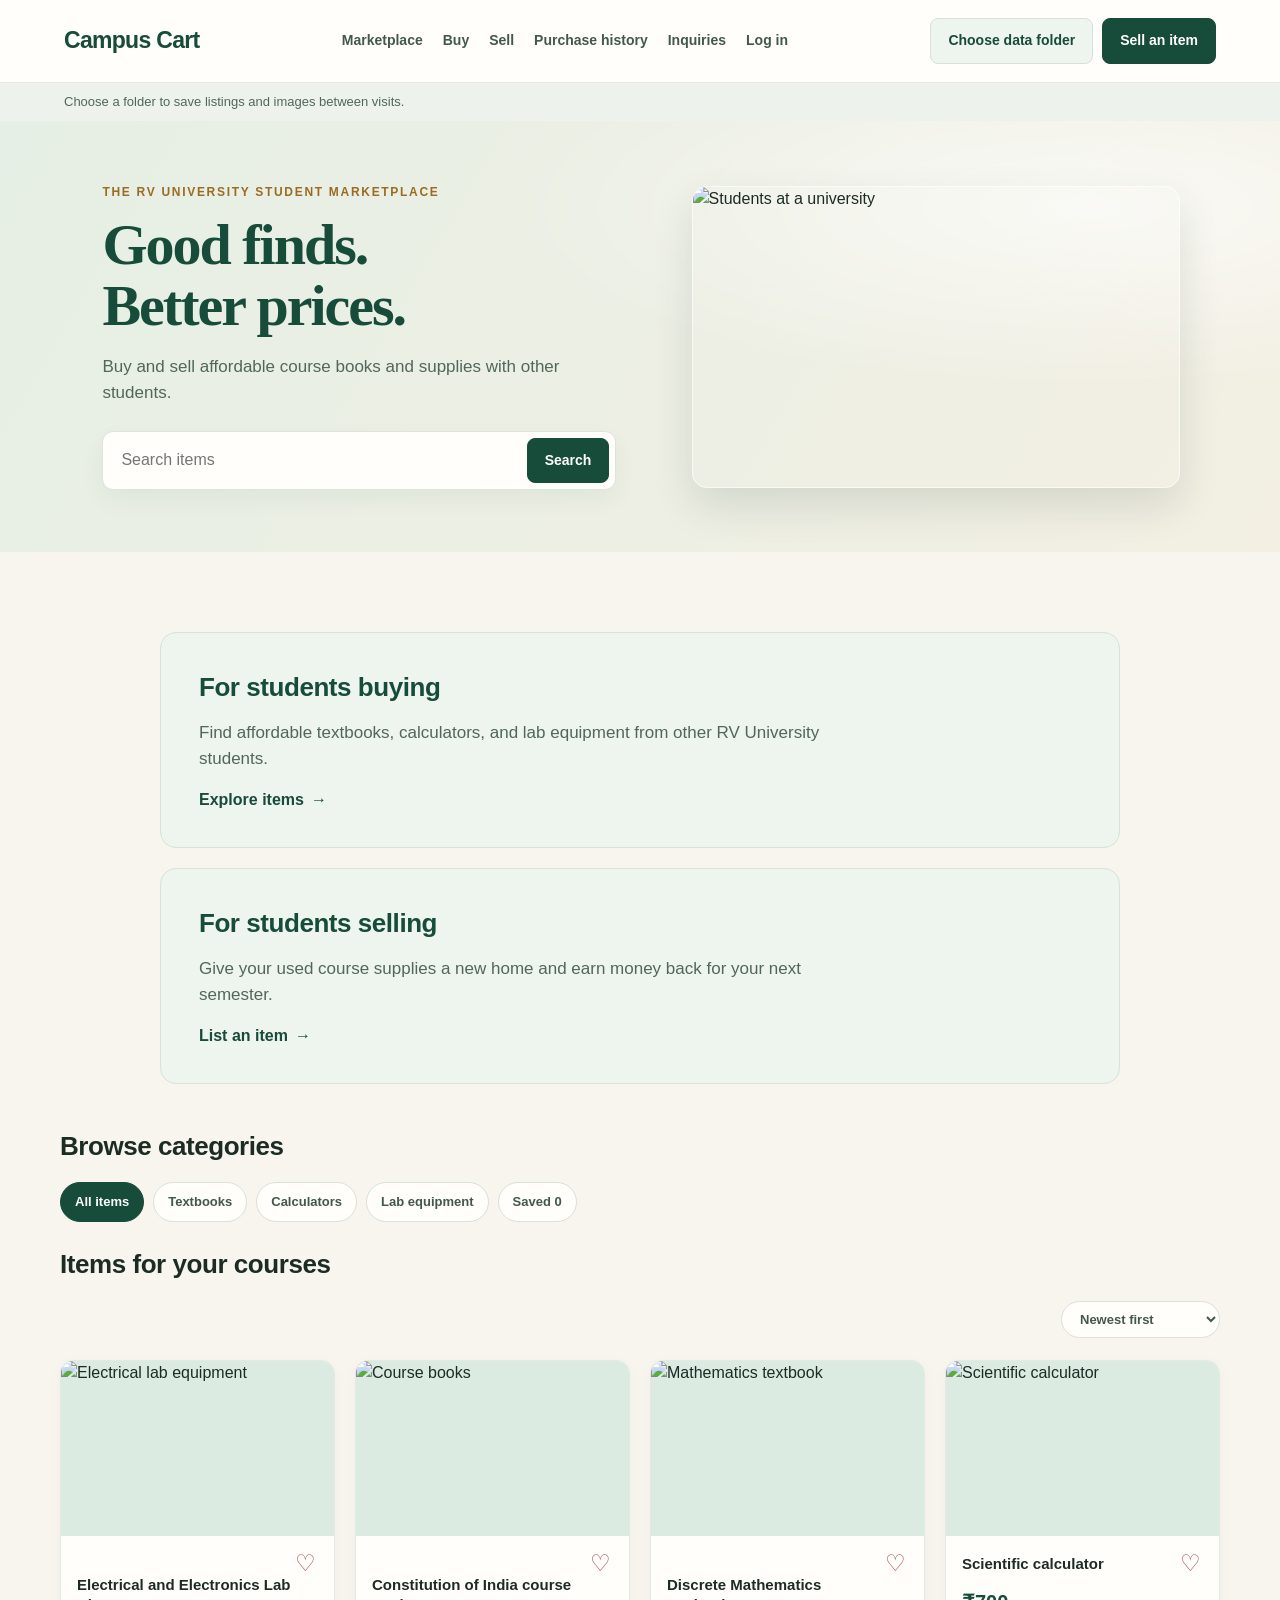
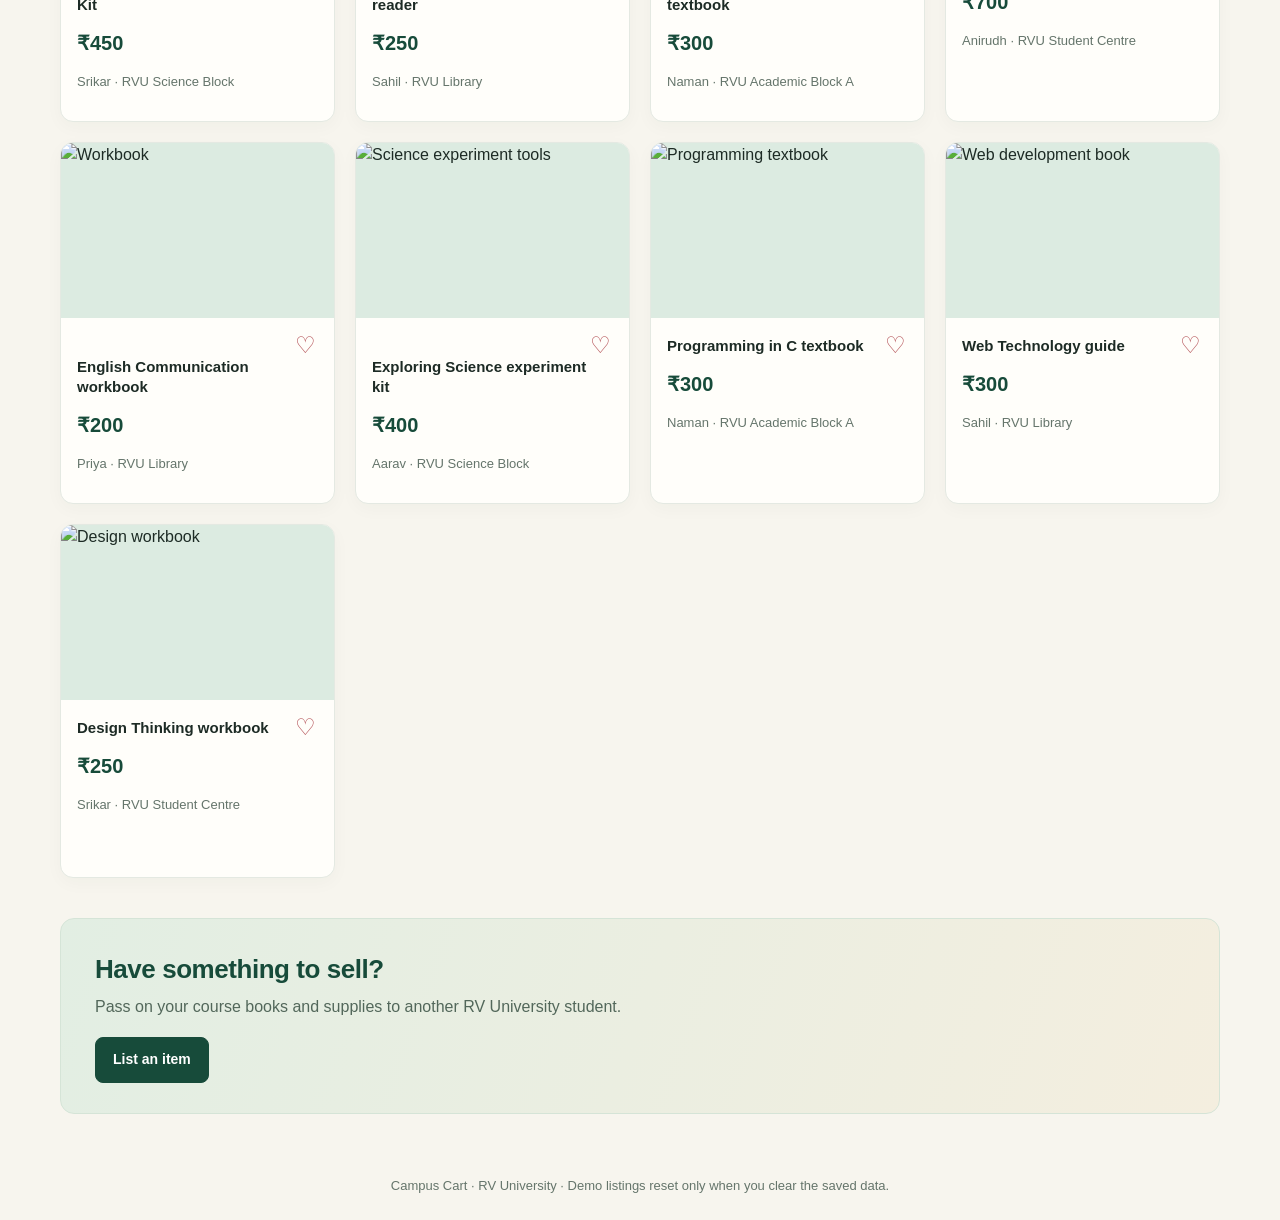
==== commit c6c561c6: "Add separate buying and selling pages Add classroom-friendly code comments and page navigation.  Co-" ====
--- a/index.html
+++ b/index.html
@@ -16,14 +16,16 @@
     <a class="brand" href="index.html">Campus Cart</a>
     <nav aria-label="Main navigation">
       <a href="index.html">Marketplace</a>
+      <a href="buy.html">Buy</a>
+      <a href="sell.html">Sell</a>
       <a href="history.html">Purchase history</a>
       <a href="inquiries.html">Inquiries</a>
       <a href="login.html" id="login-link">Log in</a>
     </nav>
-    <!-- These buttons open folder saving and the sell form. -->
+    <!-- These buttons open folder saving and the selling page. -->
     <div class="header-actions">
       <button class="button secondary" id="storage-button" type="button">Choose data folder</button>
-      <button class="button" id="open-sell" type="button">Sell an item</button>
+      <a class="button" href="sell.html">Sell an item</a>
     </div>
   </header>
   <!-- JavaScript updates this accessible message after saving. -->
@@ -37,18 +39,33 @@
       <p>Buy and sell affordable course books and supplies with other students.</p>
       <!-- Typing here filters product titles without reloading the page. -->
       <form class="search" id="search-form">
+        <!-- Change the placeholder text here; the input ID connects it to search in src/app.js. -->
         <input id="search-input" type="search" placeholder="Search items" aria-label="Search course items">
         <button class="button" type="submit">Search</button>
       </form>
     </div>
+    <!-- Replace this image URL to use a different campus photo. -->
     <img src="https://images.unsplash.com/photo-1523580494863-6f3031224c94?auto=format&fit=crop&w=900&q=85" alt="Students at a university">
   </section>
 
-  <!-- Main content holds category filters, listings, and the sell invitation. -->
+  <!-- Main content links to buying and selling, category filters, product cards, and the sell banner. -->
   <main>
+    <!-- Help students choose whether they want to buy or sell. -->
+    <section class="marketplace-options" aria-label="Buying and selling">
+      <article class="option-card">
+        <h2>For students buying</h2>
+        <p>Find affordable textbooks, calculators, and lab equipment from other RV University students.</p>
+        <a class="option-link" href="buy.html">Explore items <span aria-hidden="true">→</span></a>
+      </article>
+      <article class="option-card">
+        <h2>For students selling</h2>
+        <p>Give your used course supplies a new home and earn money back for your next semester.</p>
+        <a class="option-link" href="sell.html">List an item <span aria-hidden="true">→</span></a>
+      </article>
+    </section>
+    <!-- These buttons filter listings; data-category values must match listing categories below. -->
     <section>
       <h2>Browse categories</h2>
-      <!-- Each data-category value is used by JavaScript as a filter. -->
       <div class="category-buttons">
         <button class="active" data-category="All items">All items</button>
         <button data-category="Textbooks">Textbooks</button>
@@ -57,6 +74,7 @@
         <button id="saved-button" type="button">Saved <span id="saved-count">0</span></button>
       </div>
     </section>
+    <!-- The listing cards and sorting control are in this section. -->
     <section id="listings">
       <h2>Items for your courses</h2>
       <!-- This menu changes the order of the product cards. -->
@@ -68,9 +86,9 @@
         </select>
       </div>
 
-      <!-- Edit these sample cards to change the course items. Each data-* value is used by search, filters, and details. -->
+      <!-- To change a product, edit its data-* values and visible title, price, seller, and image together. -->
       <div class="listing-grid" id="listing-grid">
-        <!-- Sample listing: change the values here to edit this item. -->
+        <!-- Sample listing 1: change the data-* values and matching visible content to edit this item. -->
         <article class="listing"
           data-title="Electrical and Electronics Lab Kit"
           data-category="Lab equipment"
@@ -89,7 +107,7 @@
             <p class="seller">Srikar · RVU Science Block</p>
           </div>
         </article>
-        <!-- Sample listing: change the values here to edit this item. -->
+        <!-- Sample listing 2: change the data-* values and matching visible content to edit this item. -->
         <article class="listing"
           data-title="Constitution of India course reader"
           data-category="Textbooks"
@@ -107,7 +125,7 @@
             <p class="seller">Sahil · RVU Library</p>
           </div>
         </article>
-        <!-- Sample listing: change the values here to edit this item. -->
+        <!-- Sample listing 3: change the data-* values and matching visible content to edit this item. -->
         <article class="listing"
           data-title="Discrete Mathematics textbook"
           data-category="Textbooks"
@@ -125,7 +143,7 @@
             <p class="seller">Naman · RVU Academic Block A</p>
           </div>
         </article>
-        <!-- Sample listing: change the values here to edit this item. -->
+        <!-- Sample listing 4: change the data-* values and matching visible content to edit this item. -->
         <article class="listing"
           data-title="Scientific calculator"
           data-category="Calculators"
@@ -143,7 +161,7 @@
             <p class="seller">Anirudh · RVU Student Centre</p>
           </div>
         </article>
-        <!-- Sample listing: change the values here to edit this item. -->
+        <!-- Sample listing 5: change the data-* values and matching visible content to edit this item. -->
         <article class="listing"
           data-title="English Communication workbook"
           data-category="Textbooks"
@@ -161,7 +179,7 @@
             <p class="seller">Priya · RVU Library</p>
           </div>
         </article>
-        <!-- Sample listing: change the values here to edit this item. -->
+        <!-- Sample listing 6: change the data-* values and matching visible content to edit this item. -->
         <article class="listing"
           data-title="Exploring Science experiment kit"
           data-category="Lab equipment"
@@ -179,7 +197,7 @@
             <p class="seller">Aarav · RVU Science Block</p>
           </div>
         </article>
-        <!-- Sample listing: change the values here to edit this item. -->
+        <!-- Sample listing 7: change the data-* values and matching visible content to edit this item. -->
         <article class="listing"
           data-title="Programming in C textbook"
           data-category="Textbooks"
@@ -197,7 +215,7 @@
             <p class="seller">Naman · RVU Academic Block A</p>
           </div>
         </article>
-        <!-- Sample listing: change the values here to edit this item. -->
+        <!-- Sample listing 8: change the data-* values and matching visible content to edit this item. -->
         <article class="listing"
           data-title="Web Technology guide"
           data-category="Textbooks"
@@ -215,7 +233,7 @@
             <p class="seller">Sahil · RVU Library</p>
           </div>
         </article>
-        <!-- Sample listing: change the values here to edit this item. -->
+        <!-- Sample listing 9: change the data-* values and matching visible content to edit this item. -->
         <article class="listing"
           data-title="Design Thinking workbook"
           data-category="Textbooks"
@@ -237,46 +255,30 @@
       <!-- JavaScript shows this when all filters return zero cards. -->
       <p id="empty-message" hidden>No items found. Try a different search or category.</p>
     </section>
-    <!-- Encourage students to open the listing form. -->
+    <!-- Encourage students to open the selling page. -->
     <section class="banner">
       <h2>Have something to sell?</h2>
       <p>Pass on your course books and supplies to another RV University student.</p>
-      <button class="button" id="open-sell-bottom" type="button">List an item</button>
+      <a class="button" href="sell.html">List an item</a>
     </section>
   </main>
 
   <!-- This dialog displays an item and demo-only purchase/inquiry actions. -->
   <div class="modal" id="details-modal" hidden>
     <section class="modal-box">
+      <!-- This button closes the details popup; its data-close value names the popup ID. -->
       <button class="close" data-close="details-modal" type="button">×</button>
+      <!-- JavaScript fills these fields from the selected product card. -->
       <img id="detail-image" alt="">
       <h2 id="detail-title"></h2><p id="detail-price" class="price"></p>
       <p id="detail-description"></p><p id="detail-seller" class="seller"></p>
+      <!-- These buttons record a demo purchase or open the inquiry page for this item. -->
       <button class="button" id="record-purchase" type="button">Record as purchased</button>
       <a class="button secondary" id="ask-about-item" href="inquiries.html">Send an inquiry</a>
       <p class="note">Demo only: this does not process a payment or confirm a real purchase.</p>
     </section>
   </div>
 
-  <!-- This dialog collects information for a new student listing. -->
-  <div class="modal" id="sell-modal" hidden>
-    <section class="modal-box">
-      <button class="close" data-close="sell-modal" type="button">×</button>
-      <h2>List an item</h2>
-      <form class="form" id="sell-form">
-        <label>Item name<input name="title" required></label>
-        <label>Price in rupees<input name="price" type="number" min="1" required></label>
-        <label>Category<select name="category"><option>Textbooks</option><option>Calculators</option><option>Lab equipment</option></select></label>
-        <label>Your name<input name="seller" required></label>
-        <label>Campus meetup spot<input name="place" required></label>
-        <label>Item details<textarea name="description" required></textarea></label>
-        <!-- The selected photo is previewed here before posting the listing. -->
-        <label>Item photo<input name="photo" type="file" accept="image/*"></label>
-        <img id="photo-preview" class="preview" alt="Selected item preview" hidden>
-        <button class="button" type="submit">Post listing</button>
-      </form>
-    </section>
-  </div>
   <footer>Campus Cart · RV University · Demo listings reset only when you clear the saved data.</footer>
   <!-- Load shared page behavior after the HTML controls are ready. -->
   <script src="src/app.js"></script>
--- a/src/style.css
+++ b/src/style.css
@@ -1,3 +1,12 @@
+/*
+  QUICK STYLE GUIDE:
+  Change the site-wide font in body below.
+  Change the hero title in .hero h1 and section titles in h2.
+  Change listing names in .listing-info .title and listing prices in .price.
+  Change form label and input sizes in .form label and .form input, select, textarea.
+  Font size is controlled by the font-size property in each selector.
+*/
+
 /* Keep the small color palette easy to change in one place. */
 :root {
   --forest: #174b3a; /* Main university green for buttons and links. */
@@ -16,6 +25,7 @@
   margin: 0; /* Remove the browser's default outside spacing. */
   background: var(--cream); /* Use the shared warm background color. */
   color: var(--ink); /* Make normal text dark and easy to read. */
+  /* Change the preferred font here for the whole website. */
   font-family: "Segoe UI", Arial, sans-serif; /* Use fonts already on the computer. */
   line-height: 1.55; /* Give paragraphs room to breathe. */
 }
@@ -177,12 +187,12 @@
   letter-spacing: 1.7px; /* Give the uppercase label an editorial feel. */
 }
 
-/* Set a strong headline with compact spacing. */
+/* Set a strong headline with compact spacing. Change font-size here to resize the home page title. */
 .hero h1 {
   margin: 0; /* Remove default heading spacing. */
   color: var(--forest); /* Use the brand green for the headline. */
   font-family: Georgia, "Times New Roman", serif; /* Add a classic editorial contrast. */
-  font-size: clamp(36px, 5vw, 58px); /* Keep the headline bold but let it fit the column. */
+  font-size: clamp(36px, 5vw, 58px); /* Change these values to resize the home page headline. */
   font-weight: 700; /* Keep the headline bold. */
   letter-spacing: -2px; /* Tighten the large headline lettering. */
   line-height: 1.04; /* Keep its two lines close together. */
@@ -232,10 +242,63 @@
   letter-spacing: -0.45px; /* Slightly tighten heading text. */
 }
 
-/* Set a clean size for section headings. */
+/* Set a clean size for section headings. Change font-size here to resize section titles site-wide. */
 h2 {
   margin: 0; /* Remove browser heading margins. */
   font-size: 26px; /* Separate section titles from body text. */
+}
+
+/* Stack the buying and selling cards with the spacing from the reference. */
+.marketplace-options {
+  display: grid; /* Put each choice on its own row. */
+  gap: 20px; /* Separate the two choice cards. */
+  margin: 42px auto; /* Give the cards breathing room above and below. */
+  max-width: 960px; /* Keep text from stretching too wide. */
+  padding: 0 5%; /* Keep the cards inside the page edges. */
+}
+
+/* Give each audience choice a soft, rounded background. */
+.option-card {
+  padding: 34px 38px; /* Add generous space around the card text. */
+  border: 1px solid #d5e4d7; /* Use the same soft green border as the page callout. */
+  border-radius: 16px; /* Round the card corners like the reference. */
+  background: #eef4ee; /* Match the pale green used by other page controls. */
+}
+
+/* Emphasize the audience card heading. */
+.option-card h2 {
+  margin-bottom: 12px; /* Separate the heading from its description. */
+  color: var(--forest); /* Match the marketplace's green headings and buttons. */
+  font-size: 26px; /* Change this value to resize the buying and selling card headings. */
+}
+
+/* Keep the card description readable and secondary. */
+.option-card p {
+  max-width: 680px; /* Keep long descriptions at a comfortable width. */
+  margin: 0 0 16px; /* Leave room before the action link. */
+  color: #52675a; /* Match the muted text color used throughout the page. */
+  font-size: 17px; /* Make the short explanation easy to read. */
+}
+
+/* Style both card actions as clear text links. */
+.option-link {
+  display: inline-flex; /* Keep the action label and arrow together. */
+  align-items: center; /* Align the arrow with its label. */
+  gap: 7px; /* Separate the arrow slightly from the text. */
+  padding: 0; /* Keep the action link free of button-like padding. */
+  border: 0; /* Remove the browser button border. */
+  background: transparent; /* Let the card background show through. */
+  color: var(--forest); /* Match the marketplace's green action buttons. */
+  font-size: 16px; /* Change this value to resize the buying/selling card links. */
+  font-weight: 750; /* Emphasize the next step. */
+  text-decoration: none; /* Keep links clean until hovered. */
+}
+
+/* Make the card actions respond clearly to hover. */
+.option-link:hover {
+  color: var(--forest); /* Use the marketplace brand color on hover. */
+  text-decoration: underline; /* Make the action's interactivity clear. */
+  text-underline-offset: 4px; /* Keep the underline below the text. */
 }
 
 /* Arrange category and sort controls with even spacing. */
@@ -322,7 +385,7 @@
   border: 0; /* Avoid a visible button frame. */
   background: none; /* Blend the button with the card. */
   color: var(--ink); /* Keep the title readable. */
-  font-size: 15px; /* Make item names easy to scan. */
+  font-size: 15px; /* Change this value to resize product names on cards. */
   font-weight: 750; /* Emphasize the item name. */
   line-height: 1.35; /* Keep multi-line titles compact. */
   text-align: left; /* Align the title with the rest of the card. */
@@ -337,7 +400,7 @@
 .price {
   margin: 10px 0 5px; /* Keep the price close to the title. */
   color: var(--forest); /* Keep price readable and aligned with brand. */
-  font-size: 20px; /* Make the price easy to find. */
+  font-size: 20px; /* Change this value to resize product prices. */
   font-weight: 800; /* Give the amount enough emphasis. */
 }
 
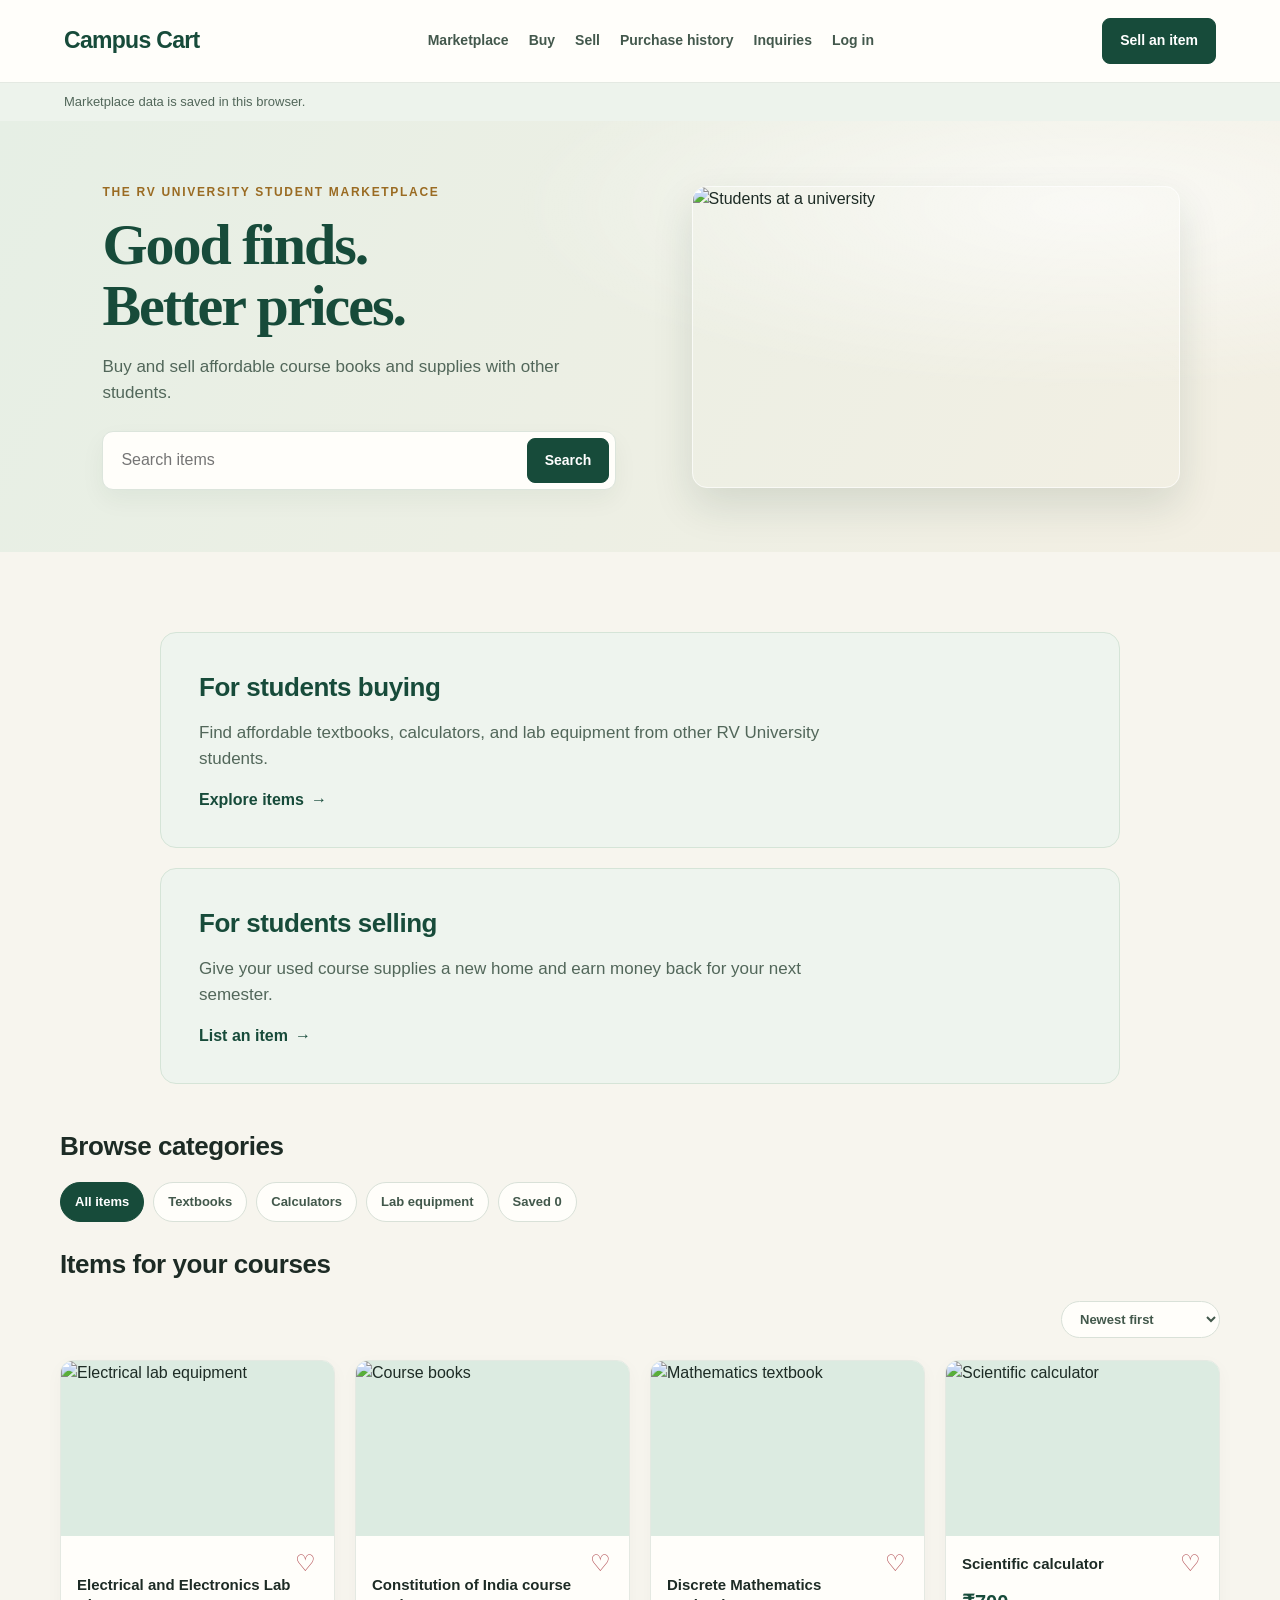
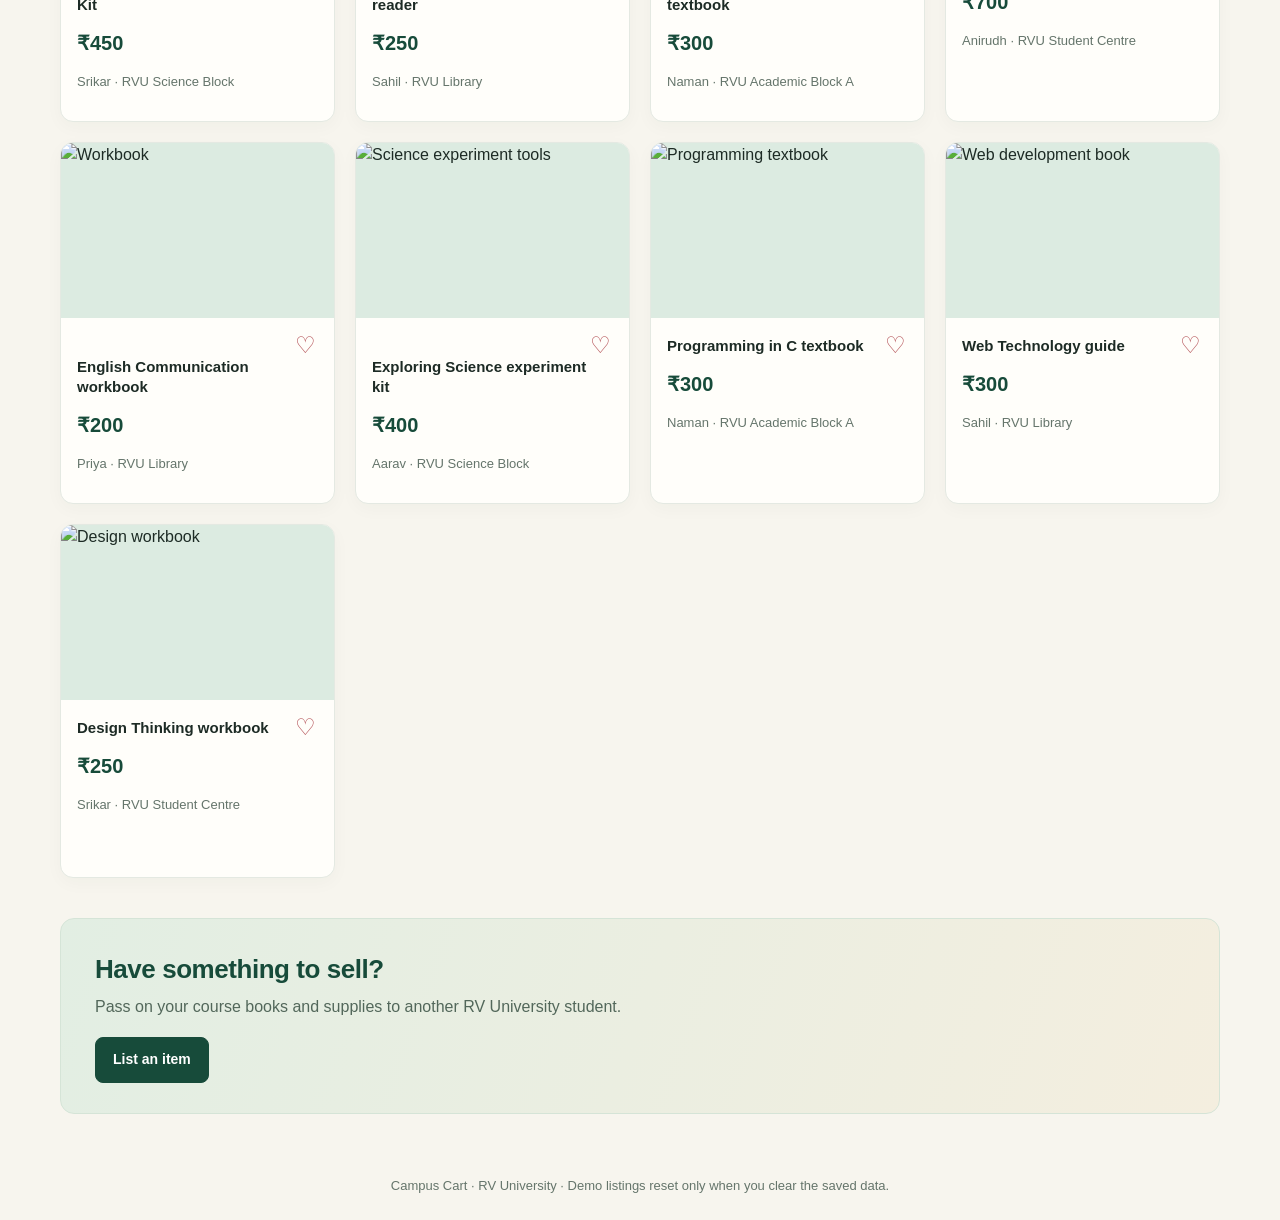
==== commit 30315a07: "Use browser storage only Co-authored-by: Copilot App <223556219+Copilot@users.noreply.github.com>" ====
--- a/index.html
+++ b/index.html
@@ -22,14 +22,13 @@
       <a href="inquiries.html">Inquiries</a>
       <a href="login.html" id="login-link">Log in</a>
     </nav>
-    <!-- These buttons open folder saving and the selling page. -->
+    <!-- This link opens the selling page. -->
     <div class="header-actions">
-      <button class="button secondary" id="storage-button" type="button">Choose data folder</button>
       <a class="button" href="sell.html">Sell an item</a>
     </div>
   </header>
   <!-- JavaScript updates this accessible message after saving. -->
-  <p class="storage-status" id="storage-status" role="status">Choose a folder to save listings and images between visits.</p>
+  <p class="storage-status" id="storage-status" role="status">Marketplace data is saved in this browser.</p>
 
   <!-- Introduce the campus marketplace and provide product search. -->
   <section class="hero">
